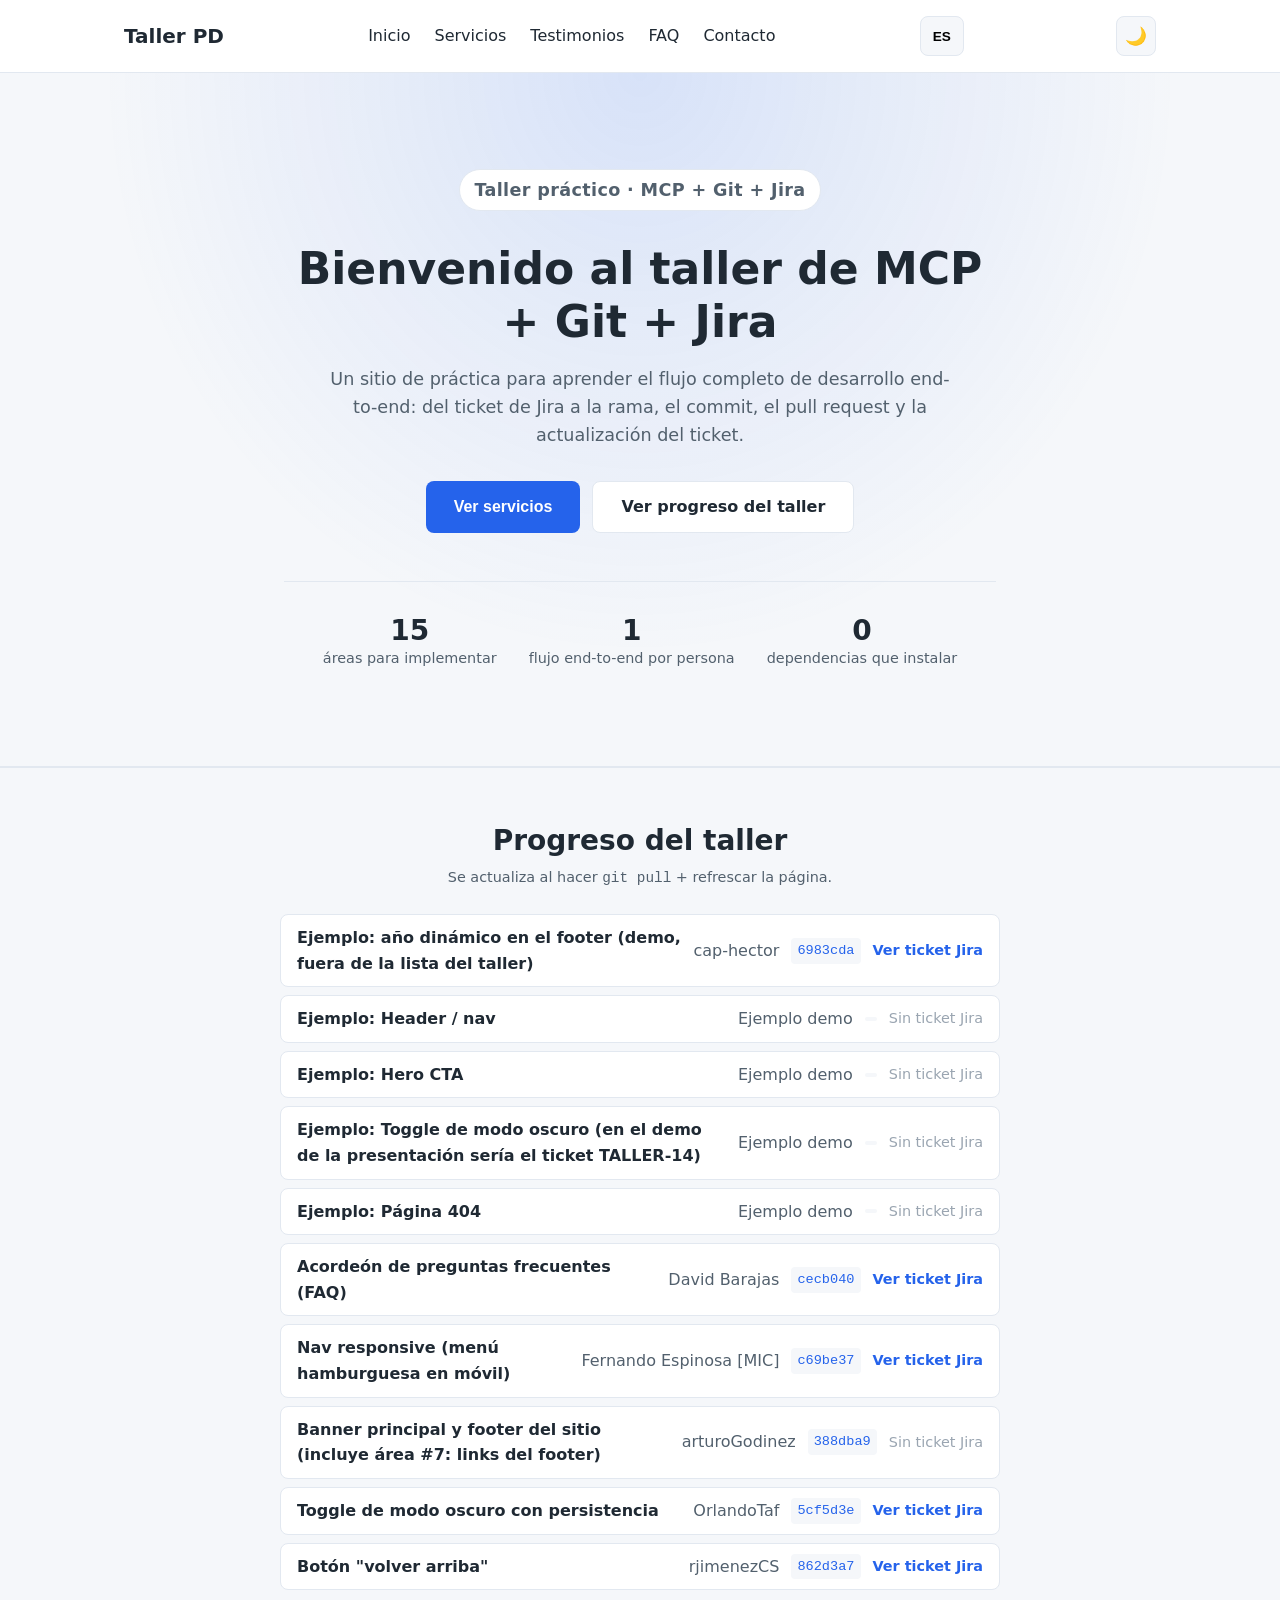
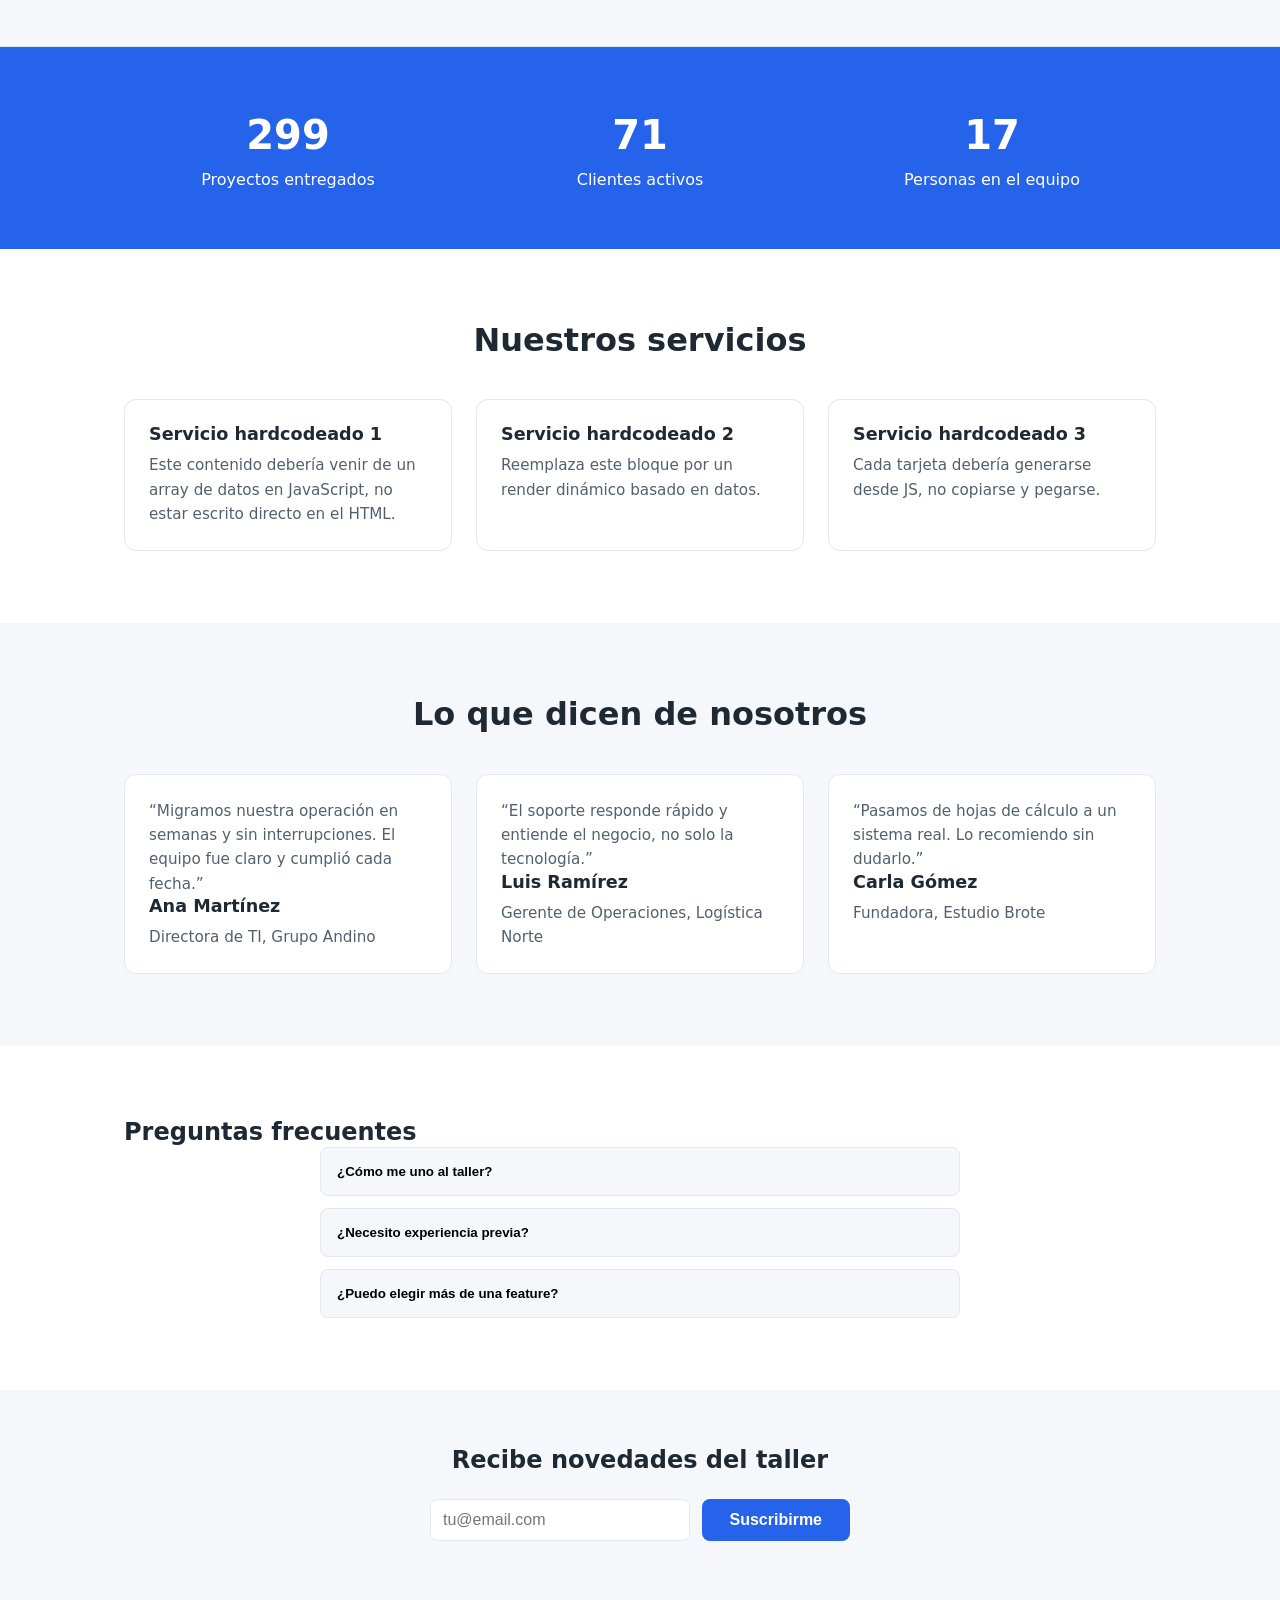
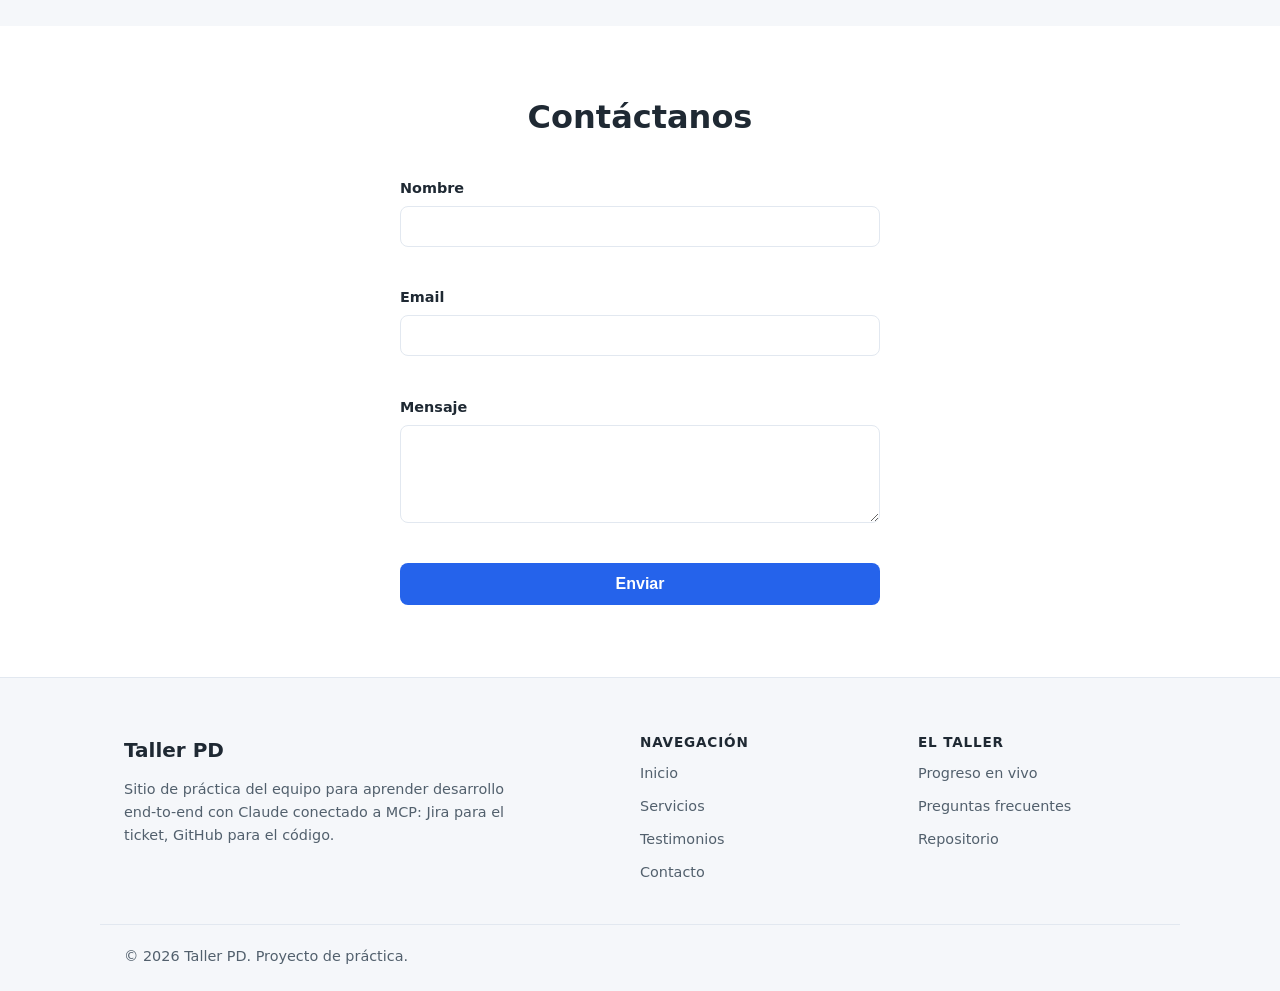
==== index.html @ d0324658 "Merge remote-tracking branch 'origin/main' into feature/SSC-1368-scroll-top-button # Conflicts: #	js" ====
<!DOCTYPE html>
<html lang="es">
<head>
  <meta charset="UTF-8">
  <meta name="viewport" content="width=device-width, initial-scale=1.0">
  <title>Taller PD — Sitio de práctica</title>
  <link rel="stylesheet" href="styles.css">
</head>
<body>

  <!-- TODO taller: falta la barra de progreso de scroll. El contenedor #scroll-progress existe pero siempre se ve vacío/plano. -->
  <div id="scroll-progress" class="scroll-progress"></div>

  <!-- HEADER / NAV -->
  <header class="site-header">
    <div class="container nav-wrapper">
      <a href="#hero" class="logo">Taller PD</a>
      <button id="nav-toggle" class="nav-toggle" aria-label="Abrir menú" aria-expanded="false" aria-controls="main-nav" type="button">
        <span></span>
        <span></span>
        <span></span>
      </button>
      <nav id="main-nav" class="main-nav">
        <ul>
          <li><a href="#hero">Inicio</a></li>
          <li><a href="#servicios">Servicios</a></li>
          <li><a href="#testimonios">Testimonios</a></li>
          <li><a href="#faq">FAQ</a></li>
          <li><a href="#contacto">Contacto</a></li>
        </ul>
      </nav>
      <!-- TODO taller: el selector de idioma (#lang-toggle) no traduce nada. Falta togglear entre ES/EN los textos marcados con [data-i18n]. -->
      <button id="lang-toggle" class="lang-toggle" type="button">ES</button>
      <button id="dark-mode-toggle" class="theme-toggle" aria-label="Cambiar tema" type="button">🌙</button>
    </div>
  </header>

  <!-- HERO -->
  <!-- TODO taller: falta el botón de llamada a la acción (CTA). Existe el markup pero no tiene funcionalidad — debe hacer scroll suave hasta #servicios al hacer click. -->
  <section id="hero" class="hero">
    <div class="container hero-inner">
      <p class="hero-eyebrow">Taller práctico · MCP + Git + Jira</p>
      <h1>Bienvenido al taller de MCP + Git + Jira</h1>
      <p class="hero-lead">Un sitio de práctica para aprender el flujo completo de desarrollo end-to-end: del ticket de Jira a la rama, el commit, el pull request y la actualización del ticket.</p>
      <div class="hero-actions">
        <button id="cta-button" class="btn btn-primary">Ver servicios</button>
        <a href="#progreso" class="btn btn-ghost">Ver progreso del taller</a>
      </div>
      <ul class="hero-highlights">
        <li><strong>15</strong> áreas para implementar</li>
        <li><strong>1</strong> flujo end-to-end por persona</li>
        <li><strong>0</strong> dependencias que instalar</li>
      </ul>
    </div>
  </section>

  <!-- PROGRESO DEL TALLER (live tracker, no es un TODO — funciona out of the box) -->
  <section id="progreso" class="progreso">
    <div class="container">
      <h2>Progreso del taller</h2>
      <p class="progreso-hint">Se actualiza al hacer <code>git pull</code> + refrescar la página.</p>
      <div id="progreso-list" class="progreso-list"></div>
    </div>
  </section>

  <!-- ESTADÍSTICAS -->
  <!-- TODO taller: los números deben animarse (contar de 0 hasta el valor de data-target) cuando la sección entra en pantalla. Actualmente se quedan en 0. Usar IntersectionObserver + requestAnimationFrame o setInterval. -->
  <section id="stats" class="stats">
    <div class="container stats-grid">
      <div class="stat-item">
        <span class="stat-number" data-target="500">0</span>
        <p>Proyectos entregados</p>
      </div>
      <div class="stat-item">
        <span class="stat-number" data-target="120">0</span>
        <p>Clientes activos</p>
      </div>
      <div class="stat-item">
        <span class="stat-number" data-target="30">0</span>
        <p>Personas en el equipo</p>
      </div>
    </div>
  </section>

  <!-- SERVICIOS -->
  <!-- TODO taller: las tarjetas están hardcodeadas en el HTML. Deben renderizarse dinámicamente desde un array de datos en app.js (ver variable `servicios`) usando JS (createElement o template strings + innerHTML). -->
  <section id="servicios" class="servicios">
    <div class="container">
      <h2>Nuestros servicios</h2>
      <div id="servicios-grid" class="cards-grid">
        <div class="card">
          <h3>Servicio hardcodeado 1</h3>
          <p>Este contenido debería venir de un array de datos en JavaScript, no estar escrito directo en el HTML.</p>
        </div>
        <div class="card">
          <h3>Servicio hardcodeado 2</h3>
          <p>Reemplaza este bloque por un render dinámico basado en datos.</p>
        </div>
        <div class="card">
          <h3>Servicio hardcodeado 3</h3>
          <p>Cada tarjeta debería generarse desde JS, no copiarse y pegarse.</p>
        </div>
      </div>
      <!-- TODO taller: falta el modal de detalle. Al hacer click en una tarjeta (.card) debe abrirse #service-modal mostrando el título y la descripción de esa tarjeta. -->
      <div id="service-modal" class="modal hidden">
        <div class="modal-content">
          <button id="service-modal-close" class="modal-close" type="button" aria-label="Cerrar">&times;</button>
          <h3 id="service-modal-title"></h3>
          <p id="service-modal-body"></p>
        </div>
      </div>
    </div>
  </section>

  <!-- TESTIMONIOS -->
  <!-- TODO taller: la sección está vacía, solo el contenedor. Hay que agregar un array de testimonios en app.js y renderizarlos aquí (nombre, texto, opcionalmente rol/empresa). -->
  <section id="testimonios" class="testimonios">
    <div class="container">
      <h2>Lo que dicen de nosotros</h2>
      <div id="testimonios-grid" class="cards-grid">
        <!-- Contenedor vacío a propósito -->
      </div>
    </div>
  </section>

  <!-- FAQ -->
  <section id="faq" class="faq">
    <div class="container">
      <h2>Preguntas frecuentes</h2>
      <div class="faq-list">
        <div class="faq-item">
          <button class="faq-question" type="button">¿Cómo me uno al taller?</button>
          <div class="faq-answer">
            <p>Elige una feature de la lista del README, crea tu ticket en Jira y tu rama.</p>
          </div>
        </div>
        <div class="faq-item">
          <button class="faq-question" type="button">¿Necesito experiencia previa?</button>
          <div class="faq-answer">
            <p>No, cada feature está pensada para ser resuelta con ayuda de Claude.</p>
          </div>
        </div>
        <div class="faq-item">
          <button class="faq-question" type="button">¿Puedo elegir más de una feature?</button>
          <div class="faq-answer">
            <p>Sí, si terminas antes que el grupo puedes tomar otra de la lista.</p>
          </div>
        </div>
      </div>
    </div>
  </section>

  <!-- NEWSLETTER -->
  <!-- TODO taller: el formulario no valida el email ni muestra confirmación. Falta: validar formato de email y, si es válido, mostrar un mensaje de éxito en #newsletter-feedback (sin recargar la página). -->
  <section id="newsletter" class="newsletter">
    <div class="container">
      <h2>Recibe novedades del taller</h2>
      <form id="newsletter-form" novalidate>
        <input type="email" id="newsletter-email" placeholder="tu@email.com">
        <button type="submit" class="btn btn-primary">Suscribirme</button>
      </form>
      <p id="newsletter-feedback" class="newsletter-feedback"></p>
    </div>
  </section>

  <!-- FORMULARIO DE CONTACTO -->
  <!-- TODO taller: el formulario existe pero no tiene validación. Falta validar: nombre no vacío, email con formato válido, mensaje con mínimo de caracteres. Mostrar mensajes de error y evitar el submit si hay errores. -->
  <section id="contacto" class="contacto">
    <div class="container">
      <h2>Contáctanos</h2>
      <form id="contact-form" novalidate>
        <div class="form-group">
          <label for="name">Nombre</label>
          <input type="text" id="name" name="name">
          <span class="error-message" id="name-error"></span>
        </div>
        <div class="form-group">
          <label for="email">Email</label>
          <input type="email" id="email" name="email">
          <span class="error-message" id="email-error"></span>
        </div>
        <div class="form-group">
          <label for="message">Mensaje</label>
          <textarea id="message" name="message" rows="4"></textarea>
          <span class="error-message" id="message-error"></span>
        </div>
        <button type="submit" class="btn btn-primary">Enviar</button>
      </form>
    </div>
  </section>

  <!-- FOOTER -->
  <footer class="site-footer">
    <div class="container footer-inner">
      <div class="footer-brand">
        <a href="#hero" class="logo">Taller PD</a>
        <p>Sitio de práctica del equipo para aprender desarrollo end-to-end con Claude conectado a MCP: Jira para el ticket, GitHub para el código.</p>
      </div>
      <nav class="footer-col" aria-label="Navegación del sitio">
        <h3>Navegación</h3>
        <ul class="footer-links">
          <li><a href="#hero">Inicio</a></li>
          <li><a href="#servicios">Servicios</a></li>
          <li><a href="#testimonios">Testimonios</a></li>
          <li><a href="#contacto">Contacto</a></li>
        </ul>
      </nav>
      <div class="footer-col">
        <h3>El taller</h3>
        <ul class="footer-links">
          <li><a href="#progreso">Progreso en vivo</a></li>
          <li><a href="#faq">Preguntas frecuentes</a></li>
          <li><a href="https://github.com/compusoluciones-pdigitales/taller-pd" target="_blank" rel="noopener">Repositorio</a></li>
        </ul>
      </div>
    </div>
    <div class="container footer-bottom">
      <p>&copy; <span id="footer-year">2026</span> Taller PD. Proyecto de práctica.</p>
    </div>
  </footer>

  <!-- TODO taller: el botón "volver arriba" (#scroll-top-btn) no aparece ni funciona. Falta: mostrarlo solo cuando el usuario haya scrolleado hacia abajo, y al hacer click volver suavemente al inicio. -->
  <button id="scroll-top-btn" class="scroll-top-btn hidden" type="button" aria-label="Volver arriba">↑</button>

  <script src="js/desarrollos-data.js"></script>
  <script src="js/desarrollos-render.js"></script>
  <script src="js/theme.js"></script>
  <script src="js/hero.js"></script>
  <script src="js/cards.js"></script>
  <script src="js/testimonials.js"></script>
  <script src="js/contact-form.js"></script>
  <script src="js/nav.js"></script>
  <script src="js/scroll-progress.js"></script>
  <script src="js/scroll-top.js"></script>
  <script src="js/faq.js"></script>
  <script src="js/newsletter.js"></script>
  <script src="js/service-modal.js"></script>
  <script src="js/counter.js"></script>
  <script src="js/i18n.js"></script>
  <script src="js/demo-example.js"></script>
</body>
</html>
---- styles.css ----
:root {
  --color-bg: #ffffff;
  --color-text: #1f2933;
  --color-primary: #2563eb;
  --color-primary-dark: #1d4ed8;
  --color-surface: #f5f7fa;
  --color-border: #e2e8f0;
  --color-error: #dc2626;
}

* {
  margin: 0;
  padding: 0;
  box-sizing: border-box;
}

body {
  font-family: system-ui, -apple-system, "Segoe UI", Roboto, sans-serif;
  color: var(--color-text);
  background: var(--color-bg);
  line-height: 1.6;
}

.container {
  max-width: 1080px;
  margin: 0 auto;
  padding: 0 24px;
}

h1, h2, h3 {
  line-height: 1.2;
}

/* Header / Nav */
.site-header {
  border-bottom: 1px solid var(--color-border);
  position: sticky;
  top: 0;
  background: var(--color-bg);
  z-index: 10;
}

.nav-wrapper {
  display: flex;
  align-items: center;
  justify-content: space-between;
  padding-top: 16px;
  padding-bottom: 16px;
}

.logo {
  font-weight: 700;
  font-size: 1.25rem;
  color: var(--color-text);
  text-decoration: none;
}

.main-nav ul {
  display: flex;
  gap: 24px;
  list-style: none;
}

.main-nav a {
  color: var(--color-text);
  text-decoration: none;
  font-weight: 500;
}

.main-nav a:hover {
  color: var(--color-primary);
}

.nav-toggle {
  display: none;
  flex-direction: column;
  justify-content: center;
  gap: 5px;
  width: 40px;
  height: 40px;
  border: 1px solid var(--color-border);
  border-radius: 8px;
  background: var(--color-surface);
  cursor: pointer;
}

.nav-toggle span {
  display: block;
  width: 20px;
  height: 2px;
  margin: 0 auto;
  background: var(--color-text);
}

@media (max-width: 720px) {
  .nav-toggle {
    display: flex;
    order: 1;
  }

  .main-nav {
    order: 3;
    flex-basis: 100%;
    display: none;
  }

  .main-nav.nav-open {
    display: block;
  }

  .main-nav ul {
    flex-direction: column;
    gap: 16px;
    padding: 16px 0;
  }

  .nav-wrapper {
    flex-wrap: wrap;
  }
}

.theme-toggle,
.lang-toggle {
  border: 1px solid var(--color-border);
  background: var(--color-surface);
  border-radius: 8px;
  width: 40px;
  height: 40px;
  font-size: 1.1rem;
  cursor: pointer;
}

.lang-toggle {
  width: auto;
  padding: 0 12px;
  font-size: 0.85rem;
  font-weight: 600;
  margin-right: 8px;
}

.scroll-progress {
  position: fixed;
  top: 0;
  left: 0;
  height: 4px;
  width: 0%;
  background: var(--color-primary);
  z-index: 20;
}

/* Hero / banner principal */
.hero {
  text-align: center;
  padding: 96px 0;
  background:
    radial-gradient(60% 120% at 50% 0%, rgba(37, 99, 235, 0.14), transparent 70%),
    var(--color-surface);
  border-bottom: 1px solid var(--color-border);
}

.hero-inner {
  max-width: 760px;
}

.hero-eyebrow {
  display: inline-block;
  margin-bottom: 20px;
  padding: 6px 14px;
  border: 1px solid var(--color-border);
  border-radius: 999px;
  background: var(--color-bg);
  color: var(--color-primary);
  font-size: 0.8rem;
  font-weight: 600;
  letter-spacing: 0.02em;
}

.hero h1 {
  font-size: 2.75rem;
  margin-bottom: 16px;
}

.hero p {
  font-size: 1.1rem;
  color: #52606d;
  margin-bottom: 32px;
}

.hero-lead {
  max-width: 620px;
  margin-left: auto;
  margin-right: auto;
}

.hero-actions {
  display: flex;
  flex-wrap: wrap;
  justify-content: center;
  gap: 12px;
}

.hero-highlights {
  display: flex;
  flex-wrap: wrap;
  justify-content: center;
  gap: 32px;
  list-style: none;
  margin-top: 48px;
  padding-top: 32px;
  border-top: 1px solid var(--color-border);
  color: #52606d;
  font-size: 0.9rem;
}

.hero-highlights strong {
  display: block;
  color: var(--color-text);
  font-size: 1.75rem;
  line-height: 1.2;
}

.hero.not-found {
  padding: 140px 0;
}

.hero.not-found h1 {
  font-size: 5rem;
}

/* Buttons */
.btn {
  display: inline-block;
  border: none;
  border-radius: 8px;
  padding: 12px 28px;
  font-size: 1rem;
  font-weight: 600;
  cursor: pointer;
  text-decoration: none;
}

.btn-ghost {
  background: var(--color-bg);
  border: 1px solid var(--color-border);
  color: var(--color-text);
}

.btn-ghost:hover {
  border-color: var(--color-primary);
  color: var(--color-primary);
}

.btn-primary {
  background: var(--color-primary);
  color: #fff;
}

.btn-primary:hover {
  background: var(--color-primary-dark);
}

/* Servicios / Testimonios (cards) */
.servicios,
.testimonios {
  padding: 72px 0;
}

.servicios h2,
.testimonios h2,
.contacto h2 {
  text-align: center;
  font-size: 2rem;
  margin-bottom: 40px;
}

.cards-grid {
  display: grid;
  grid-template-columns: repeat(auto-fit, minmax(240px, 1fr));
  gap: 24px;
}

.card {
  border: 1px solid var(--color-border);
  border-radius: 12px;
  padding: 24px;
  background: var(--color-bg);
}

.card h3 {
  margin-bottom: 8px;
  font-size: 1.1rem;
}

.card p {
  color: #52606d;
  font-size: 0.95rem;
}

.testimonios {
  background: var(--color-surface);
}

/* Contacto */
.contacto {
  padding: 72px 0;
}

#contact-form {
  max-width: 480px;
  margin: 0 auto;
  display: flex;
  flex-direction: column;
  gap: 20px;
}

.form-group {
  display: flex;
  flex-direction: column;
  gap: 6px;
}

.form-group label {
  font-weight: 600;
  font-size: 0.9rem;
}

.form-group input,
.form-group textarea {
  border: 1px solid var(--color-border);
  border-radius: 8px;
  padding: 10px 12px;
  font-size: 1rem;
  font-family: inherit;
}

.form-group input:focus,
.form-group textarea:focus {
  outline: 2px solid var(--color-primary);
  outline-offset: 1px;
}

.error-message {
  color: var(--color-error);
  font-size: 0.85rem;
  min-height: 1em;
}

/* Progreso del taller */
.progreso {
  padding: 56px 0;
  background: var(--color-surface);
  border-top: 1px solid var(--color-border);
  border-bottom: 1px solid var(--color-border);
}

.progreso h2 {
  text-align: center;
  font-size: 1.75rem;
  margin-bottom: 8px;
}

.progreso-hint {
  text-align: center;
  color: #52606d;
  font-size: 0.9rem;
  margin-bottom: 24px;
}

.progreso-empty {
  text-align: center;
  color: #52606d;
}

.progreso-list {
  display: flex;
  flex-direction: column;
  gap: 8px;
  max-width: 720px;
  margin: 0 auto;
}

.progreso-item {
  display: flex;
  align-items: center;
  gap: 12px;
  flex-wrap: wrap;
  border: 1px solid var(--color-border);
  border-radius: 8px;
  padding: 10px 16px;
  background: var(--color-bg);
}

.progreso-feature {
  font-weight: 600;
  flex: 1;
}

.progreso-autor {
  color: #52606d;
}

.progreso-commit {
  font-family: monospace;
  font-size: 0.85rem;
  color: var(--color-primary);
  background: var(--color-surface);
  padding: 2px 6px;
  border-radius: 4px;
  text-decoration: none;
}

.progreso-commit:hover {
  text-decoration: underline;
}

.progreso-jira {
  color: var(--color-primary);
  text-decoration: none;
  font-weight: 600;
  font-size: 0.9rem;
}

.progreso-jira:hover {
  text-decoration: underline;
}

.progreso-jira-pending {
  color: #9aa5b1;
  font-weight: 400;
  cursor: default;
}

/* Estadísticas */
.stats {
  padding: 56px 0;
  background: var(--color-primary);
  color: #fff;
}

.stats-grid {
  display: grid;
  grid-template-columns: repeat(auto-fit, minmax(160px, 1fr));
  gap: 24px;
  text-align: center;
}

.stat-number {
  display: block;
  font-size: 2.5rem;
  font-weight: 700;
}

/* Modal servicio */
.modal {
  position: fixed;
  inset: 0;
  background: rgba(0, 0, 0, 0.5);
  display: flex;
  align-items: center;
  justify-content: center;
  z-index: 30;
}

.modal.hidden {
  display: none;
}

.modal-content {
  background: var(--color-bg);
  border-radius: 12px;
  padding: 32px;
  max-width: 420px;
  position: relative;
}

.modal-close {
  position: absolute;
  top: 12px;
  right: 16px;
  border: none;
  background: none;
  font-size: 1.5rem;
  cursor: pointer;
  color: var(--color-text);
}

/* FAQ */
.faq {
  padding: 72px 0;
}

.faq-list {
  max-width: 640px;
  margin: 0 auto;
  display: flex;
  flex-direction: column;
  gap: 12px;
}

.faq-question {
  width: 100%;
  text-align: left;
  padding: 16px;
  border: 1px solid var(--color-border);
  border-radius: 8px;
  background: var(--color-surface);
  font-weight: 600;
  cursor: pointer;
}

.faq-answer {
  display: none;
  padding: 12px 16px;
}

.faq-item.open .faq-answer {
  display: block;
}

/* Newsletter */
.newsletter {
  padding: 56px 0;
  background: var(--color-surface);
  text-align: center;
}

#newsletter-form {
  display: flex;
  gap: 12px;
  max-width: 420px;
  margin: 24px auto 0;
}

#newsletter-form input {
  flex: 1;
  border: 1px solid var(--color-border);
  border-radius: 8px;
  padding: 10px 12px;
  font-size: 1rem;
}

.newsletter-feedback {
  margin-top: 12px;
  font-size: 0.9rem;
  min-height: 1.2em;
}

/* Scroll to top */
.scroll-top-btn {
  position: fixed;
  bottom: 24px;
  right: 24px;
  width: 44px;
  height: 44px;
  border-radius: 50%;
  border: none;
  background: var(--color-primary);
  color: #fff;
  font-size: 1.2rem;
  cursor: pointer;
  z-index: 15;
}

.scroll-top-btn.hidden {
  display: none;
}

/* Footer */
.site-footer {
  border-top: 1px solid var(--color-border);
  padding: 56px 0 24px;
  background: var(--color-surface);
  color: #52606d;
  font-size: 0.9rem;
}

.footer-inner {
  display: grid;
  grid-template-columns: 2fr 1fr 1fr;
  gap: 40px;
  align-items: start;
}

.footer-brand .logo {
  display: inline-block;
  margin-bottom: 12px;
}

.footer-brand p {
  max-width: 42ch;
}

.footer-col h3 {
  margin-bottom: 12px;
  color: var(--color-text);
  font-size: 0.85rem;
  font-weight: 700;
  text-transform: uppercase;
  letter-spacing: 0.06em;
}

.footer-links {
  list-style: none;
  display: flex;
  flex-direction: column;
  gap: 10px;
}

.footer-links a {
  color: #52606d;
  text-decoration: none;
}

.footer-links a:hover {
  color: var(--color-primary);
}

.footer-bottom {
  margin-top: 40px;
  padding-top: 20px;
  border-top: 1px solid var(--color-border);
}

/* Dark mode */
body.dark-mode {
  --color-bg: #1f2933;
  --color-text: #f5f7fa;
  --color-surface: #2d3748;
  --color-border: #4a5568;
}

body.dark-mode .footer-links a {
  color: #cbd5e0;
}

/* Banner y footer en móvil */
@media (max-width: 720px) {
  .hero {
    padding: 64px 0;
  }

  .hero h1 {
    font-size: 2rem;
  }

  .hero-actions .btn {
    width: 100%;
  }

  .hero-highlights {
    gap: 20px;
    margin-top: 36px;
  }

  .footer-inner {
    grid-template-columns: 1fr;
    gap: 32px;
  }
}
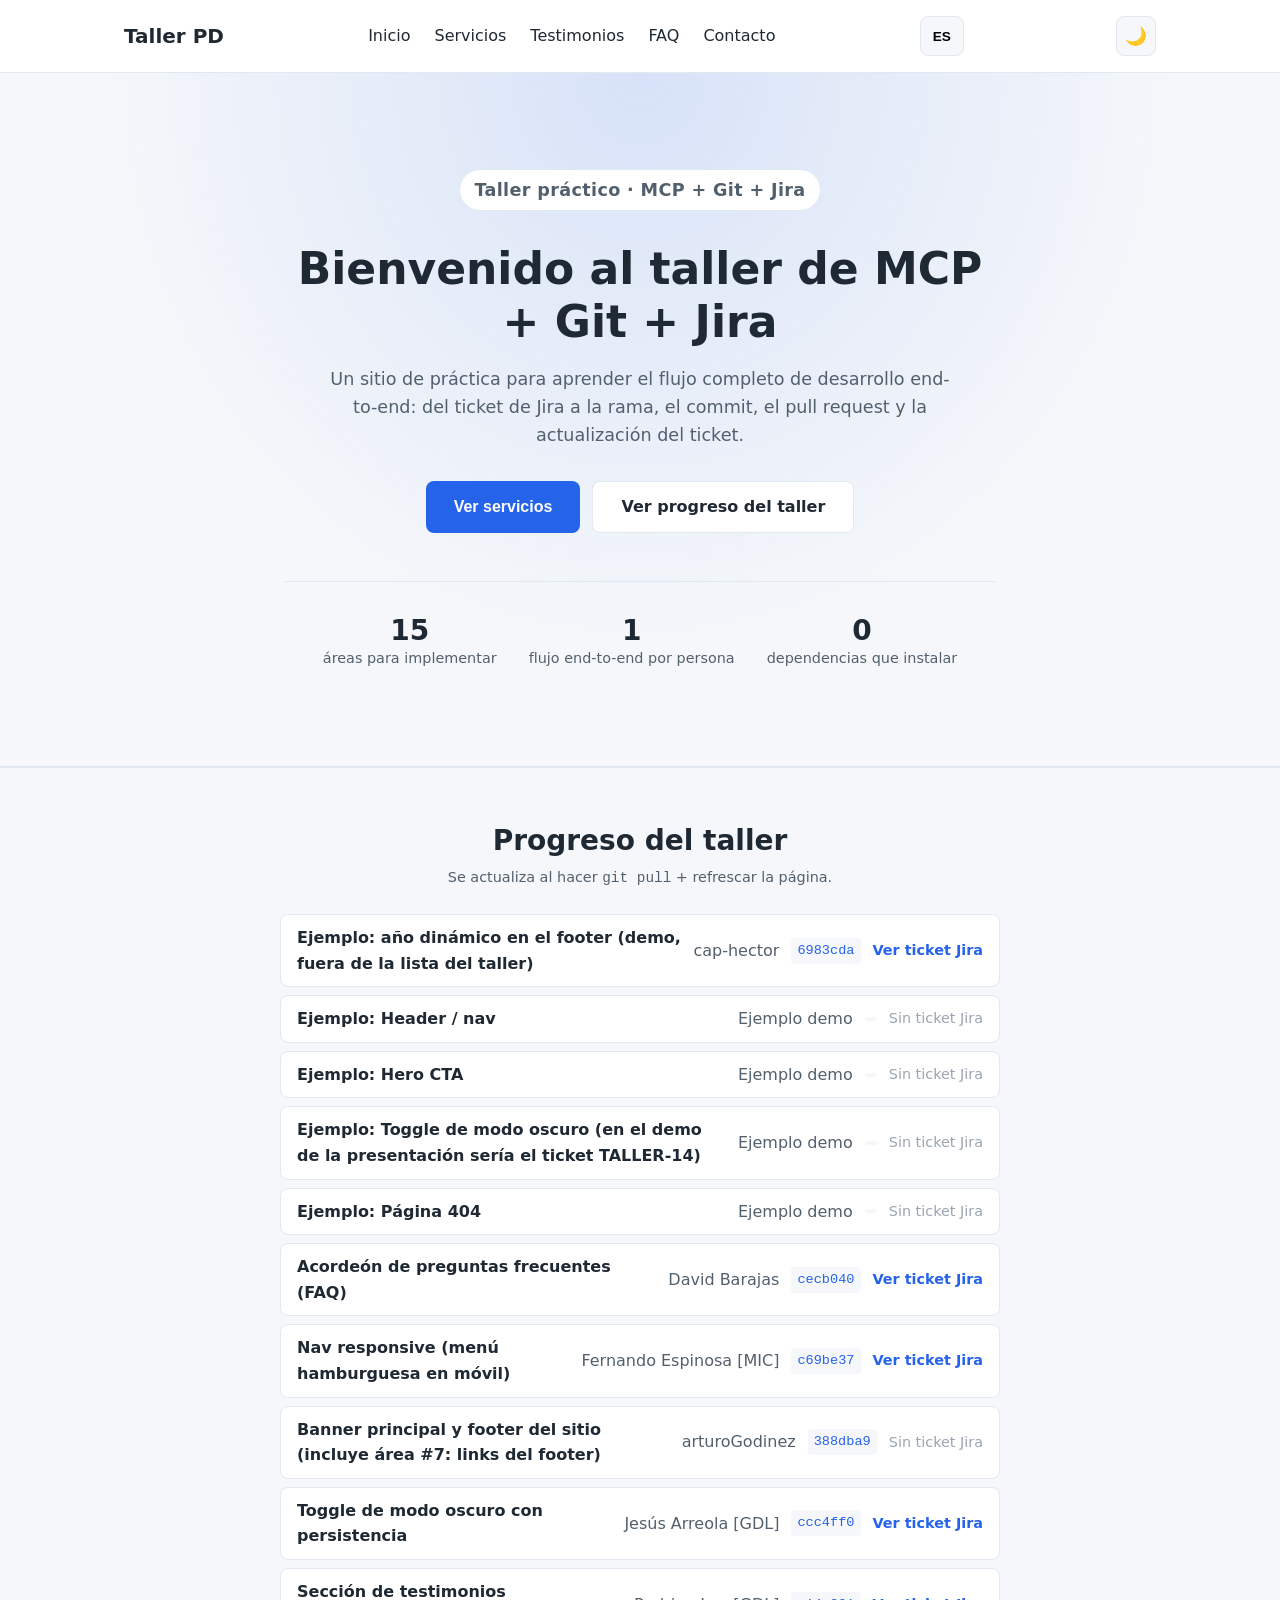
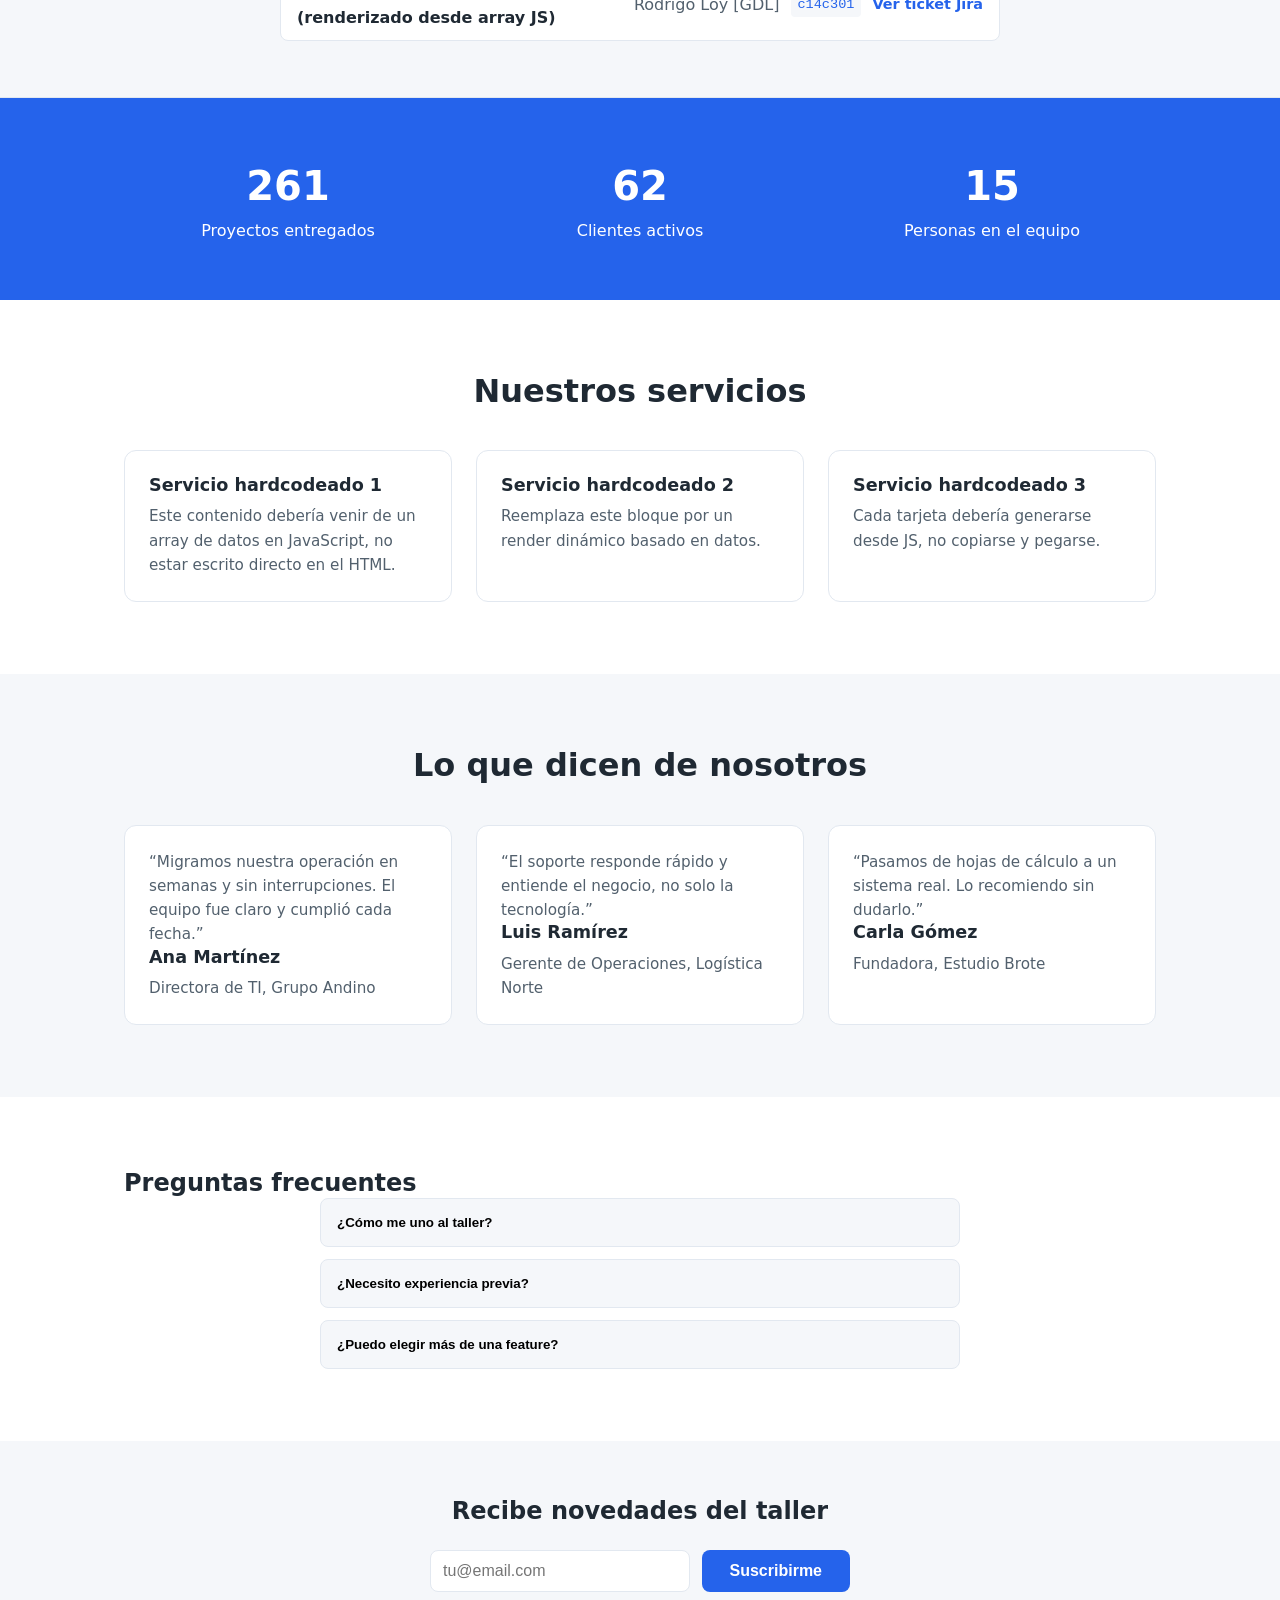
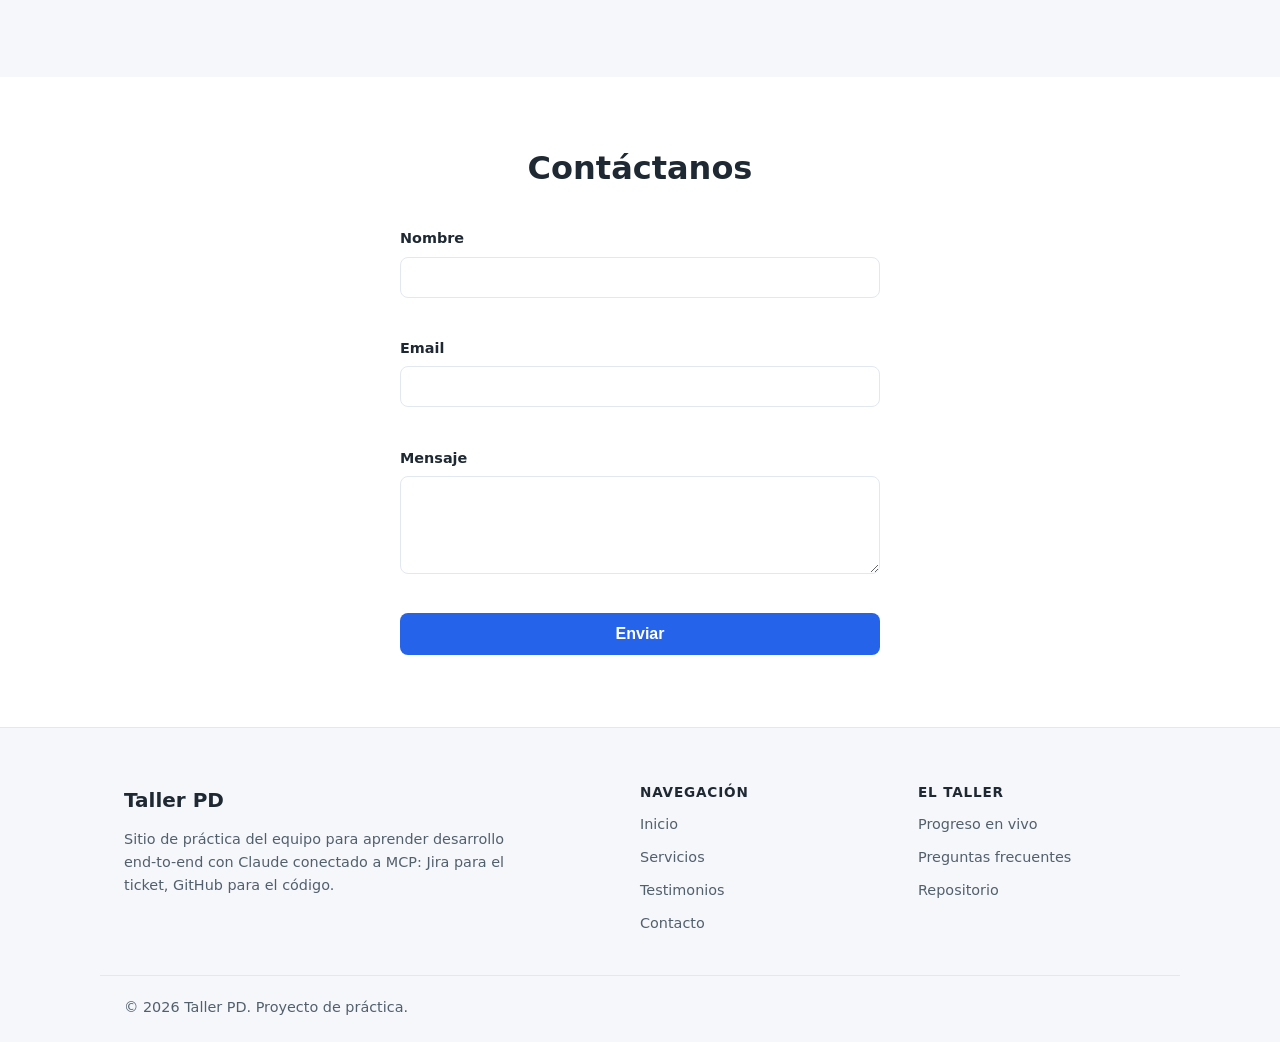
==== commit df898c62: "merge: resolve tracker conflict for testimonials against main Co-Authored-By: Claude Sonnet 5 <norep" ====
--- a/index.html
+++ b/index.html
@@ -113,13 +113,10 @@
   </section>
 
   <!-- TESTIMONIOS -->
-  <!-- TODO taller: la sección está vacía, solo el contenedor. Hay que agregar un array de testimonios en app.js y renderizarlos aquí (nombre, texto, opcionalmente rol/empresa). -->
   <section id="testimonios" class="testimonios">
     <div class="container">
       <h2>Lo que dicen de nosotros</h2>
-      <div id="testimonios-grid" class="cards-grid">
-        <!-- Contenedor vacío a propósito -->
-      </div>
+      <div id="testimonios-grid" class="cards-grid"></div>
     </div>
   </section>
 
--- a/styles.css
+++ b/styles.css
@@ -623,14 +623,35 @@
 
 /* Dark mode */
 body.dark-mode {
-  --color-bg: #1f2933;
-  --color-text: #f5f7fa;
-  --color-surface: #2d3748;
-  --color-border: #4a5568;
-}
-
+  --color-bg: #1a202c;
+  --color-text: #e2e8f0;
+  --color-primary: #3b82f6;
+  --color-primary-dark: #60a5fa;
+  --color-surface: #242c3d;
+  --color-border: #374151;
+  --color-error: #f87171;
+}
+
+body.dark-mode .hero p,
+body.dark-mode .card p,
+body.dark-mode .progreso-hint,
+body.dark-mode .progreso-empty,
+body.dark-mode .progreso-autor,
+body.dark-mode .site-footer,
 body.dark-mode .footer-links a {
-  color: #cbd5e0;
+  color: #9aa5b1;
+}
+
+body.dark-mode .progreso-jira-pending {
+  color: #6b7280;
+}
+
+body.dark-mode .stats {
+  color: #fff;
+}
+
+body.dark-mode .btn-primary {
+  color: #fff;
 }
 
 /* Banner y footer en móvil */
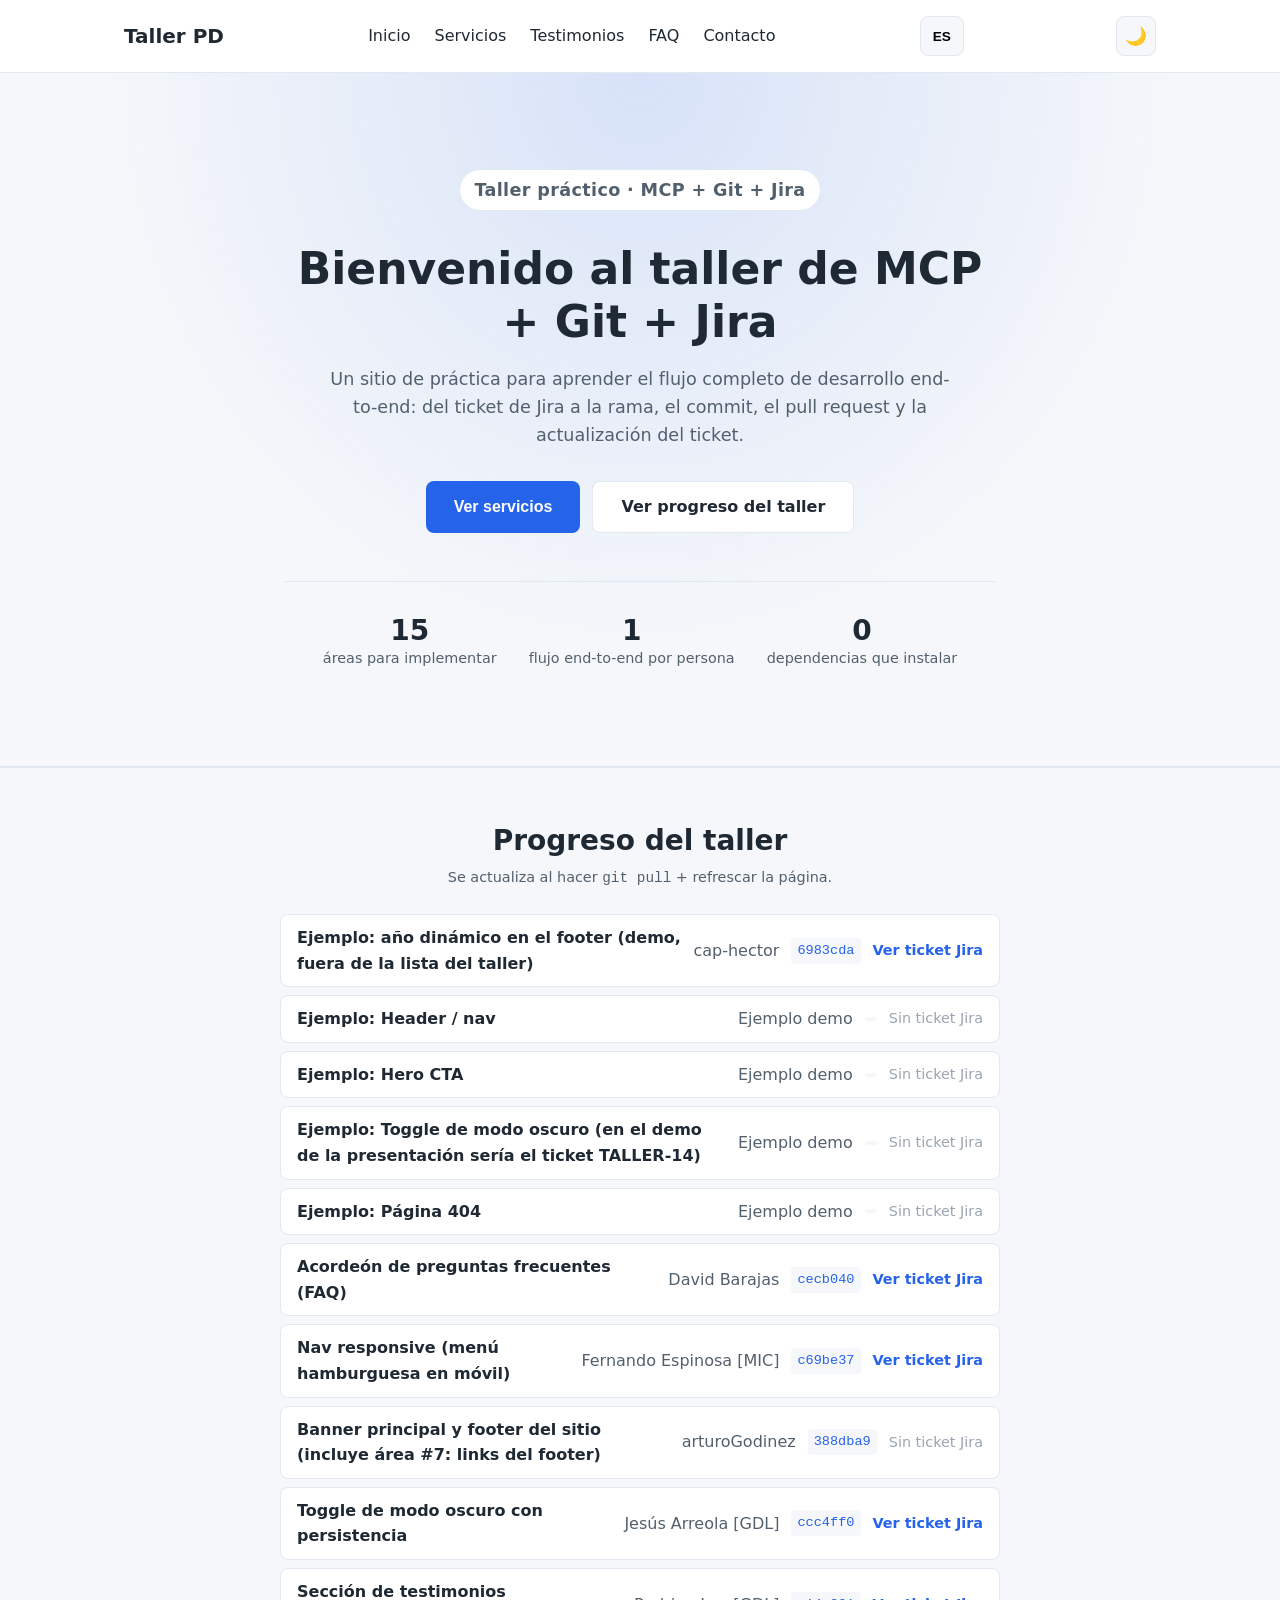
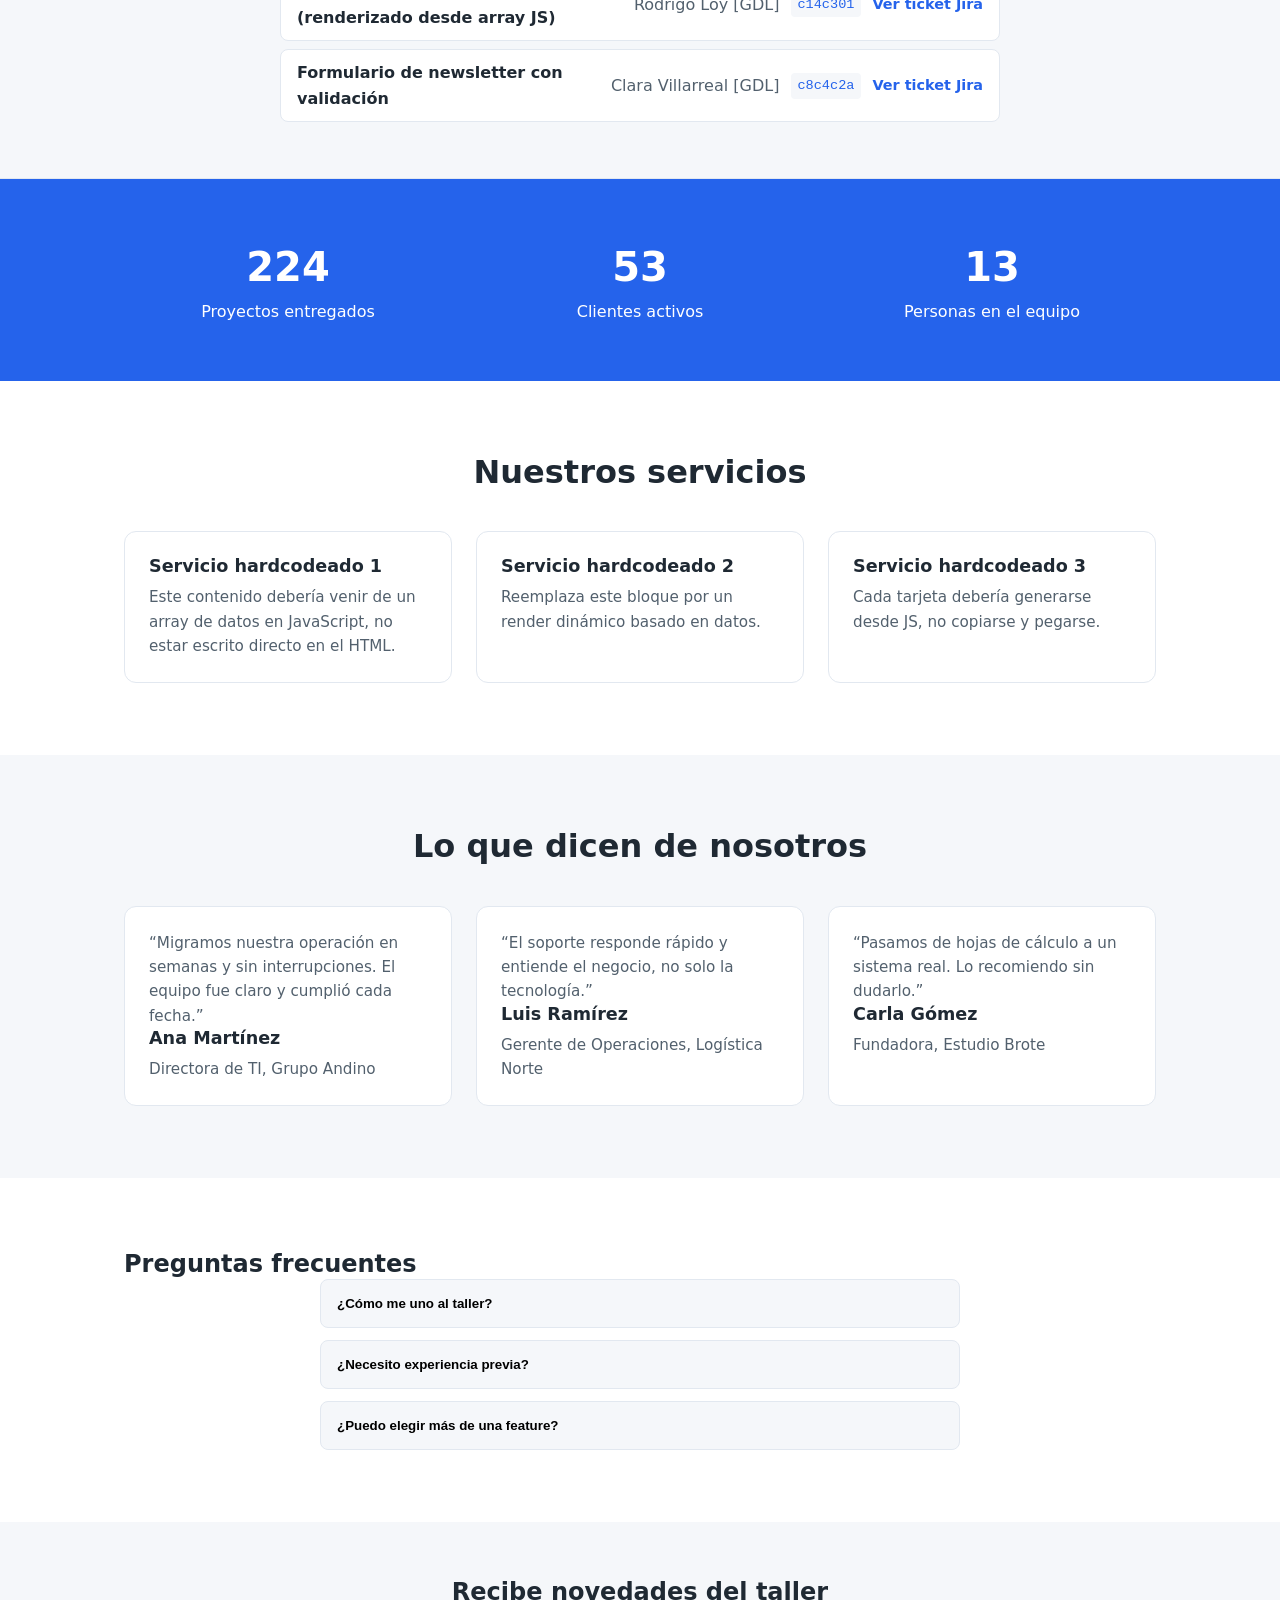
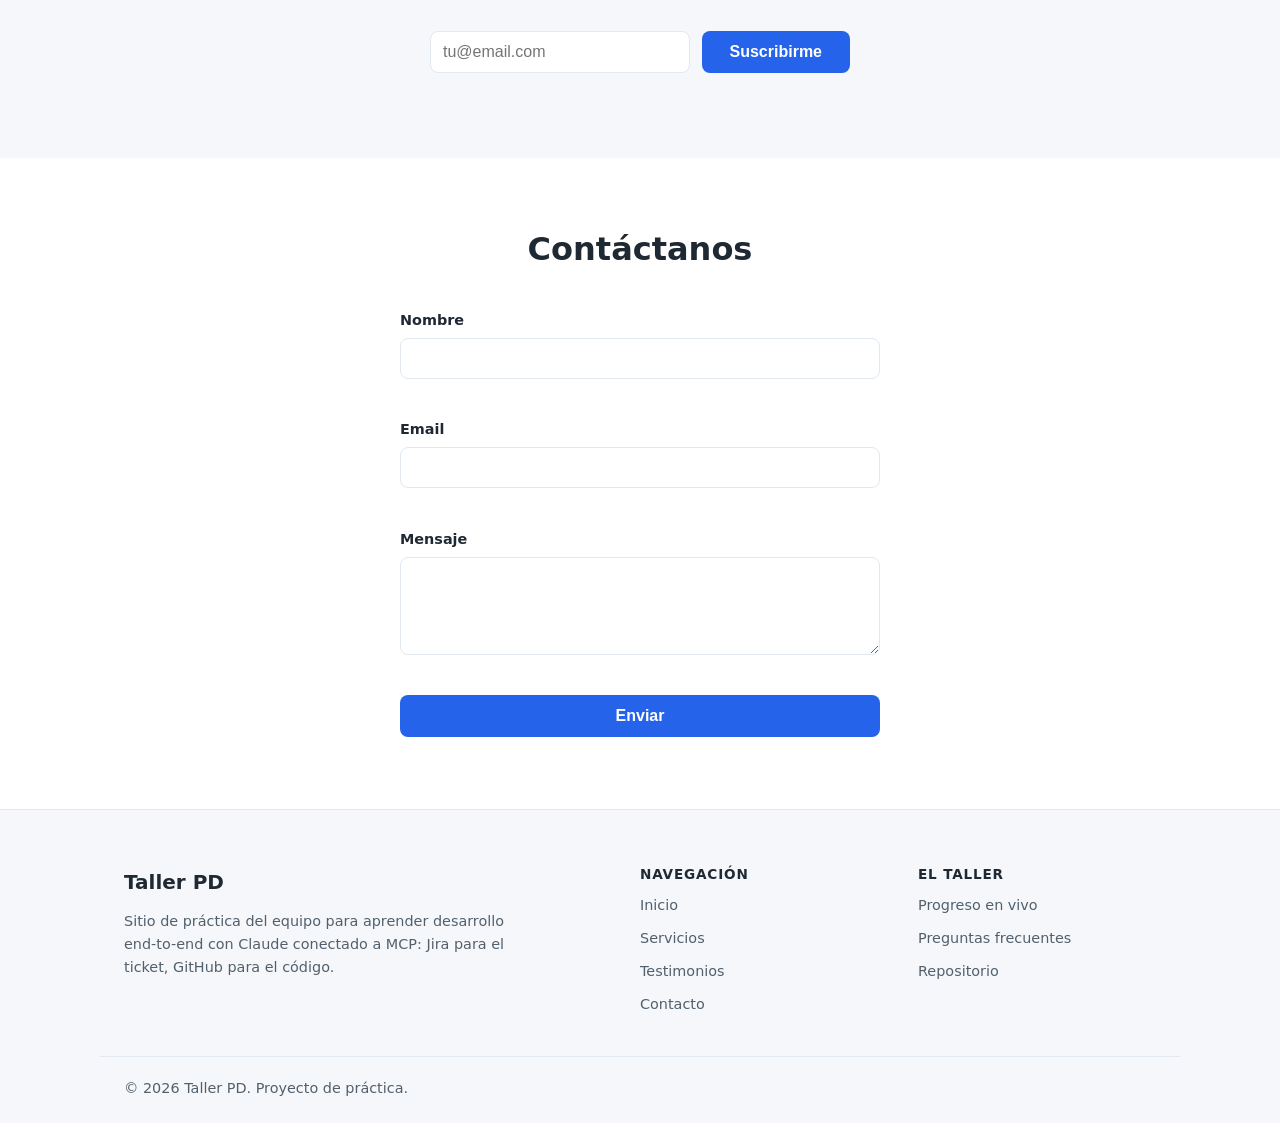
==== commit 2a145283: "merge: resolve tracker conflict for newsletter against main Co-Authored-By: Claude Sonnet 5 <noreply" ====
--- a/index.html
+++ b/index.html
@@ -148,7 +148,6 @@
   </section>
 
   <!-- NEWSLETTER -->
-  <!-- TODO taller: el formulario no valida el email ni muestra confirmación. Falta: validar formato de email y, si es válido, mostrar un mensaje de éxito en #newsletter-feedback (sin recargar la página). -->
   <section id="newsletter" class="newsletter">
     <div class="container">
       <h2>Recibe novedades del taller</h2>
--- a/styles.css
+++ b/styles.css
@@ -543,6 +543,14 @@
   margin-top: 12px;
   font-size: 0.9rem;
   min-height: 1.2em;
+}
+
+.newsletter-feedback.success {
+  color: var(--color-success, #1a7f37);
+}
+
+.newsletter-feedback.error {
+  color: var(--color-error, #cf222e);
 }
 
 /* Scroll to top */
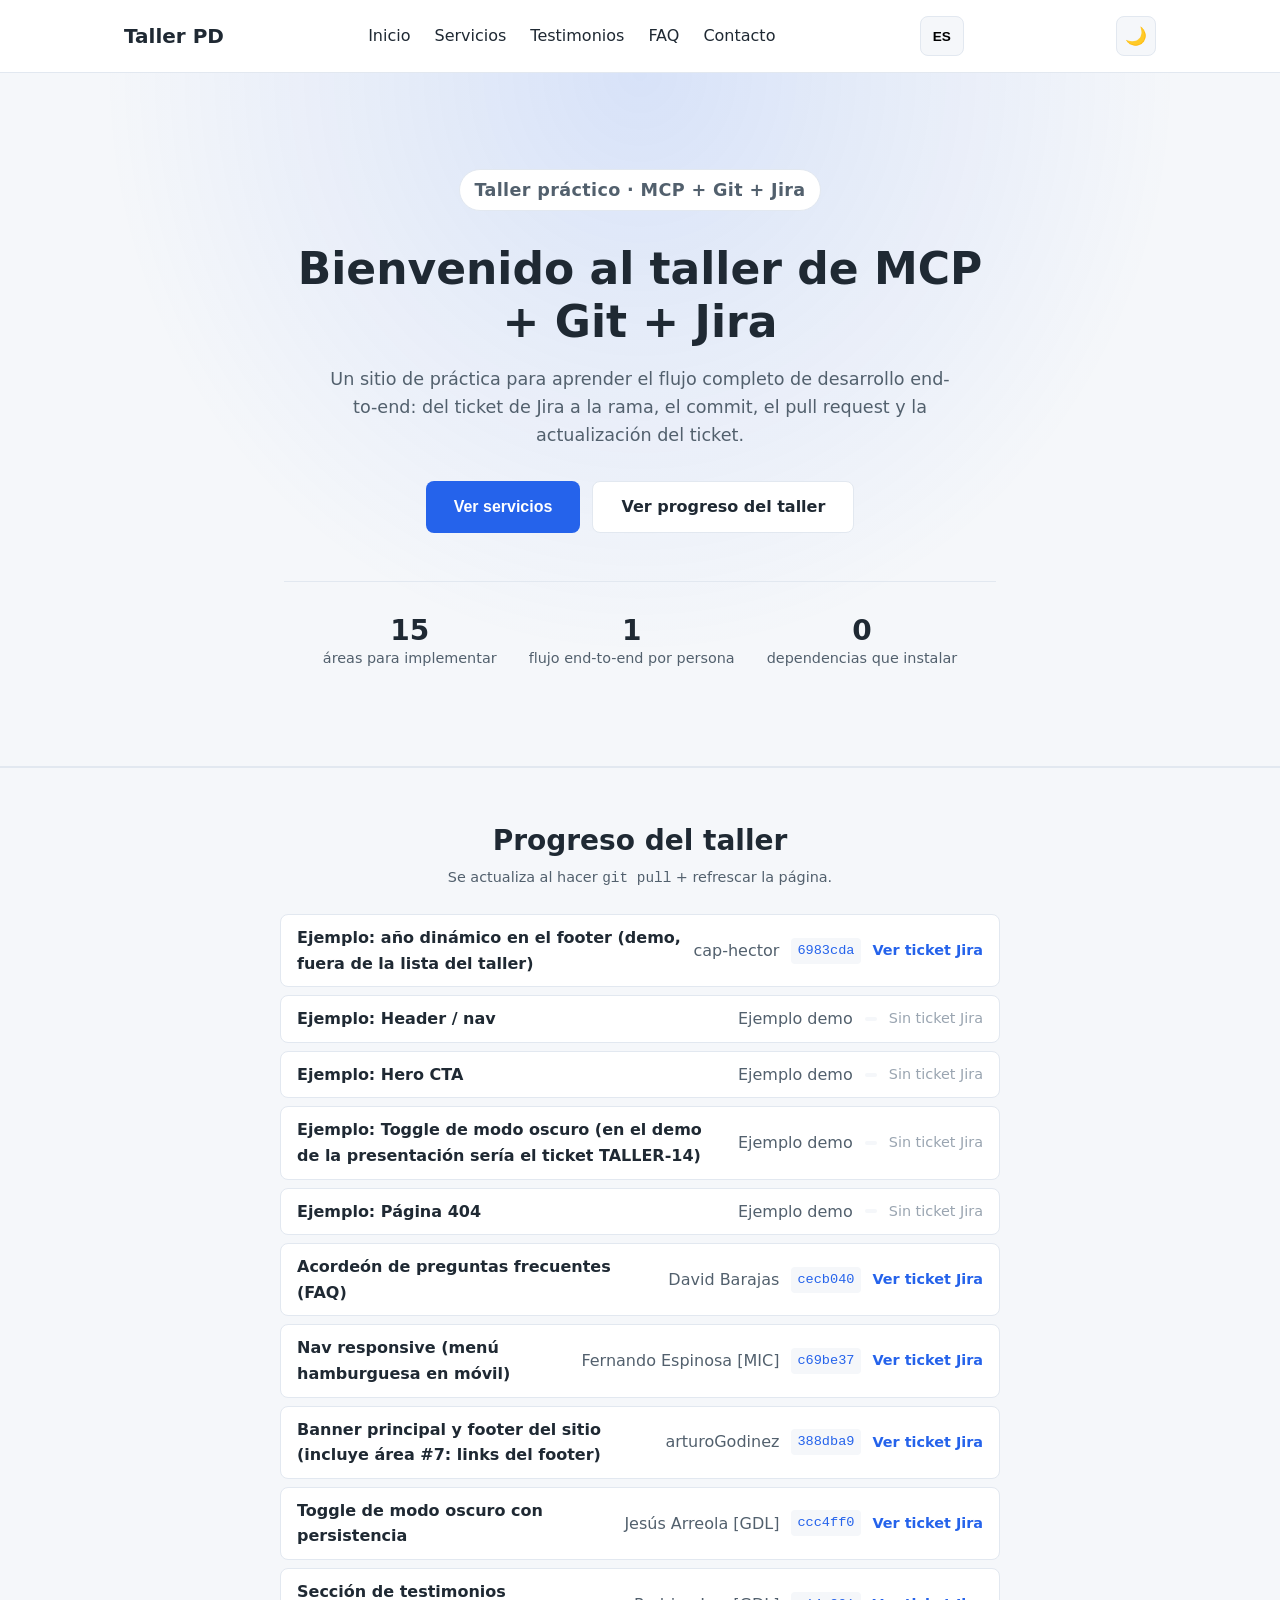
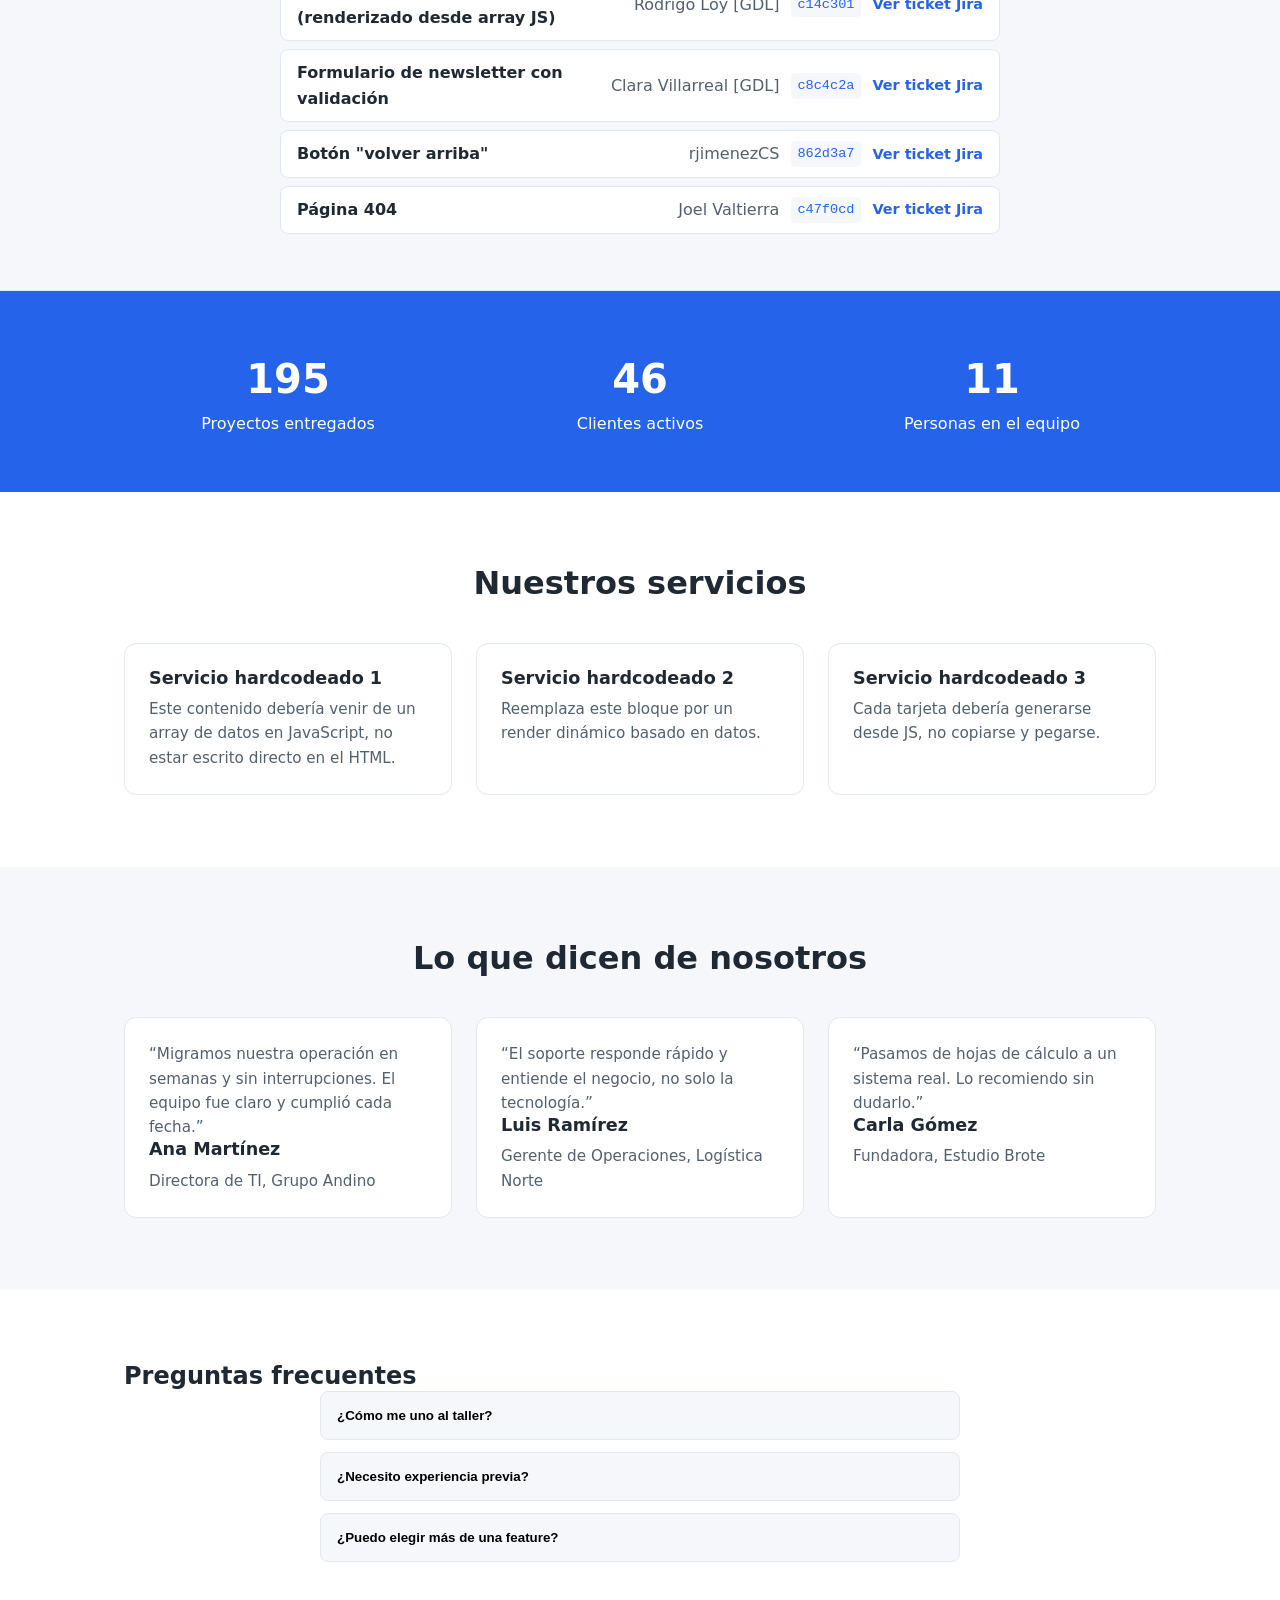
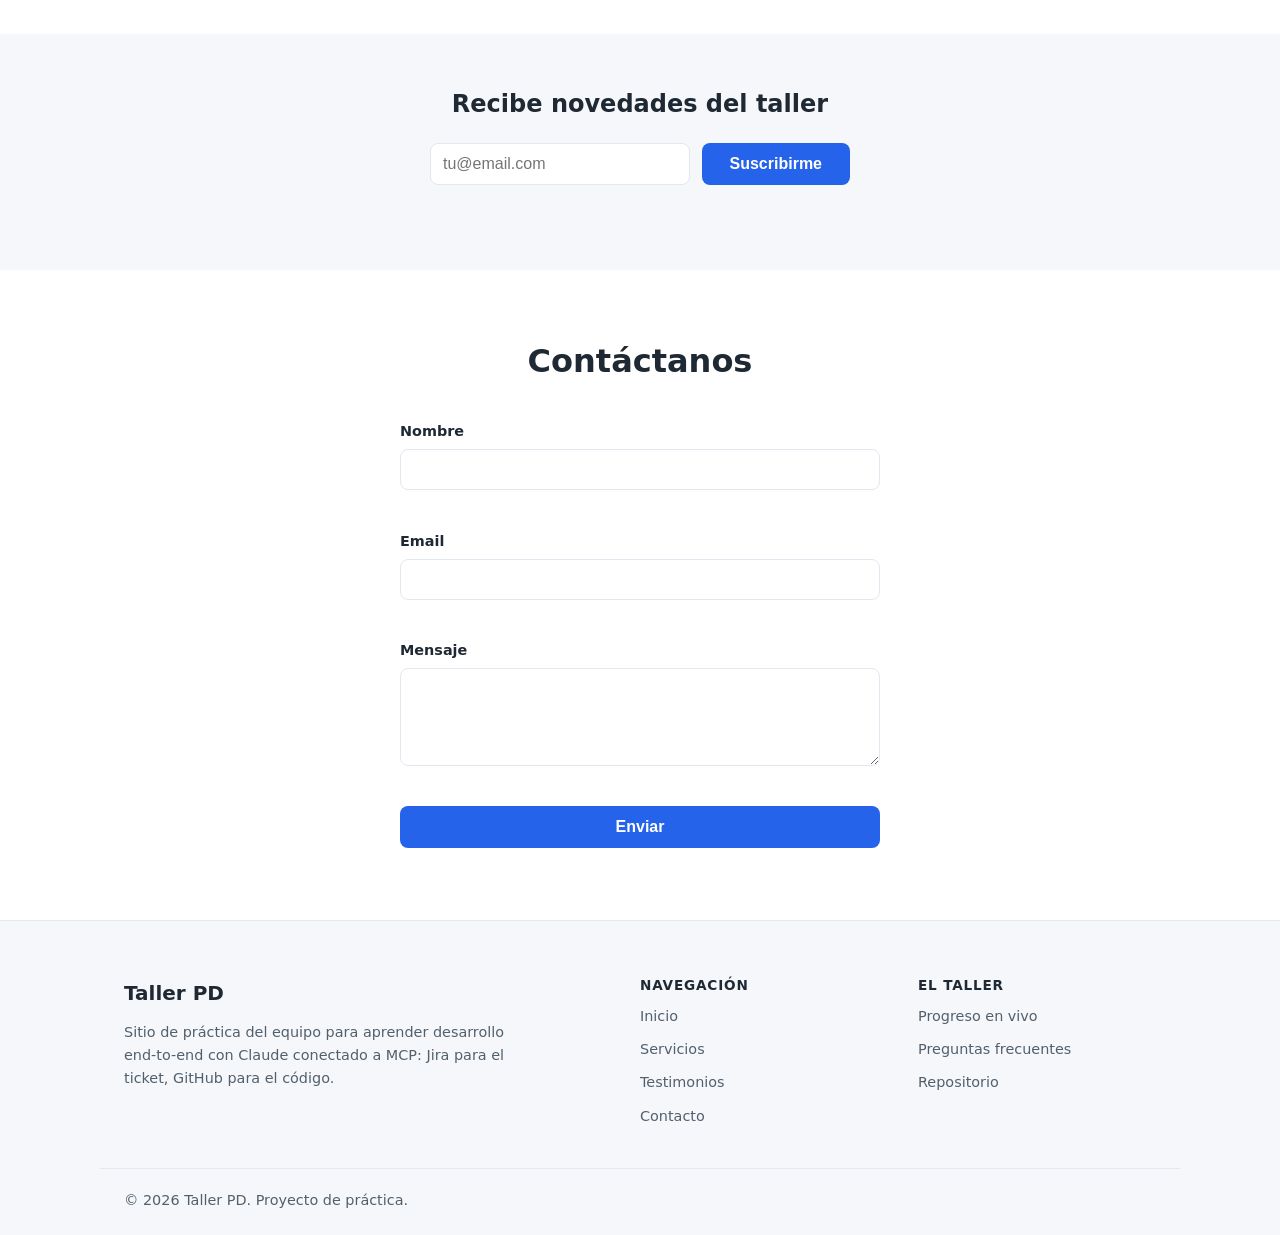
==== commit 62781fa0: "Merge pull request #14 from compusoluciones-pdigitales/feature/counter-animado feat: animate stats c" ====
--- a/index.html
+++ b/index.html
@@ -64,7 +64,6 @@
   </section>
 
   <!-- ESTADÍSTICAS -->
-  <!-- TODO taller: los números deben animarse (contar de 0 hasta el valor de data-target) cuando la sección entra en pantalla. Actualmente se quedan en 0. Usar IntersectionObserver + requestAnimationFrame o setInterval. -->
   <section id="stats" class="stats">
     <div class="container stats-grid">
       <div class="stat-item">
--- a/styles.css
+++ b/styles.css
@@ -219,12 +219,146 @@
   line-height: 1.2;
 }
 
+/* 404 */
 .hero.not-found {
-  padding: 140px 0;
-}
-
-.hero.not-found h1 {
-  font-size: 5rem;
+  position: relative;
+  overflow: hidden;
+  display: flex;
+  align-items: center;
+  min-height: calc(100vh - 170px);
+  padding: 72px 0 88px;
+}
+
+.hero.not-found .container {
+  width: 100%;
+}
+
+/* Manchas difuminadas de fondo: naranja del gato + azul de marca */
+.hero.not-found::before,
+.hero.not-found::after {
+  content: "";
+  position: absolute;
+  border-radius: 50%;
+  filter: blur(70px);
+  opacity: 0.4;
+  pointer-events: none;
+}
+
+.hero.not-found::before {
+  width: 380px;
+  height: 380px;
+  background: #fdba74;
+  top: -140px;
+  left: -110px;
+}
+
+.hero.not-found::after {
+  width: 420px;
+  height: 420px;
+  background: #bfdbfe;
+  bottom: -180px;
+  right: -130px;
+}
+
+.not-found-inner {
+  position: relative;
+  z-index: 1;
+  max-width: 560px;
+  margin: 0 auto;
+}
+
+.cat-404 {
+  width: min(220px, 52vw);
+  height: auto;
+  display: block;
+  margin: 0 auto 16px;
+}
+
+.hero.not-found .not-found-code {
+  font-size: clamp(4.5rem, 17vw, 7rem);
+  font-weight: 800;
+  letter-spacing: -0.04em;
+  line-height: 1;
+  margin-bottom: 12px;
+  background: linear-gradient(135deg, var(--color-primary), #f97316);
+  -webkit-background-clip: text;
+  background-clip: text;
+  color: transparent;
+}
+
+.hero.not-found .not-found-title {
+  font-size: 1.3rem;
+  font-weight: 600;
+  color: var(--color-text);
+  margin-bottom: 12px;
+}
+
+.hero.not-found .not-found-text {
+  margin-bottom: 32px;
+}
+
+.not-found-actions {
+  display: flex;
+  flex-wrap: wrap;
+  gap: 12px;
+  justify-content: center;
+}
+
+.btn-ghost {
+  background: var(--color-bg);
+  color: var(--color-text);
+  border: 1px solid var(--color-border);
+}
+
+.btn-ghost:hover {
+  border-color: var(--color-primary);
+  color: var(--color-primary);
+}
+
+/* Gatito: flota, mueve la cola y parpadea */
+.cat-float {
+  animation: cat-float 4s ease-in-out infinite;
+}
+
+.cat-tail {
+  transform-box: fill-box;
+  transform-origin: 0% 100%;
+  animation: cat-tail-wag 2.4s ease-in-out infinite;
+}
+
+.cat-eye {
+  transform-box: fill-box;
+  transform-origin: center;
+  animation: cat-blink 5s ease-in-out infinite;
+}
+
+@keyframes cat-float {
+  0%, 100% { transform: translateY(0); }
+  50% { transform: translateY(-7px); }
+}
+
+@keyframes cat-tail-wag {
+  0%, 100% { transform: rotate(-8deg); }
+  50% { transform: rotate(10deg); }
+}
+
+@keyframes cat-blink {
+  0%, 90%, 100% { transform: scaleY(1); }
+  95% { transform: scaleY(0.1); }
+}
+
+@media (prefers-reduced-motion: reduce) {
+  .cat-float,
+  .cat-tail,
+  .cat-eye {
+    animation: none;
+  }
+}
+
+@media (max-width: 600px) {
+  .hero.not-found {
+    padding: 48px 0 64px;
+  }
 }
 
 /* Buttons */
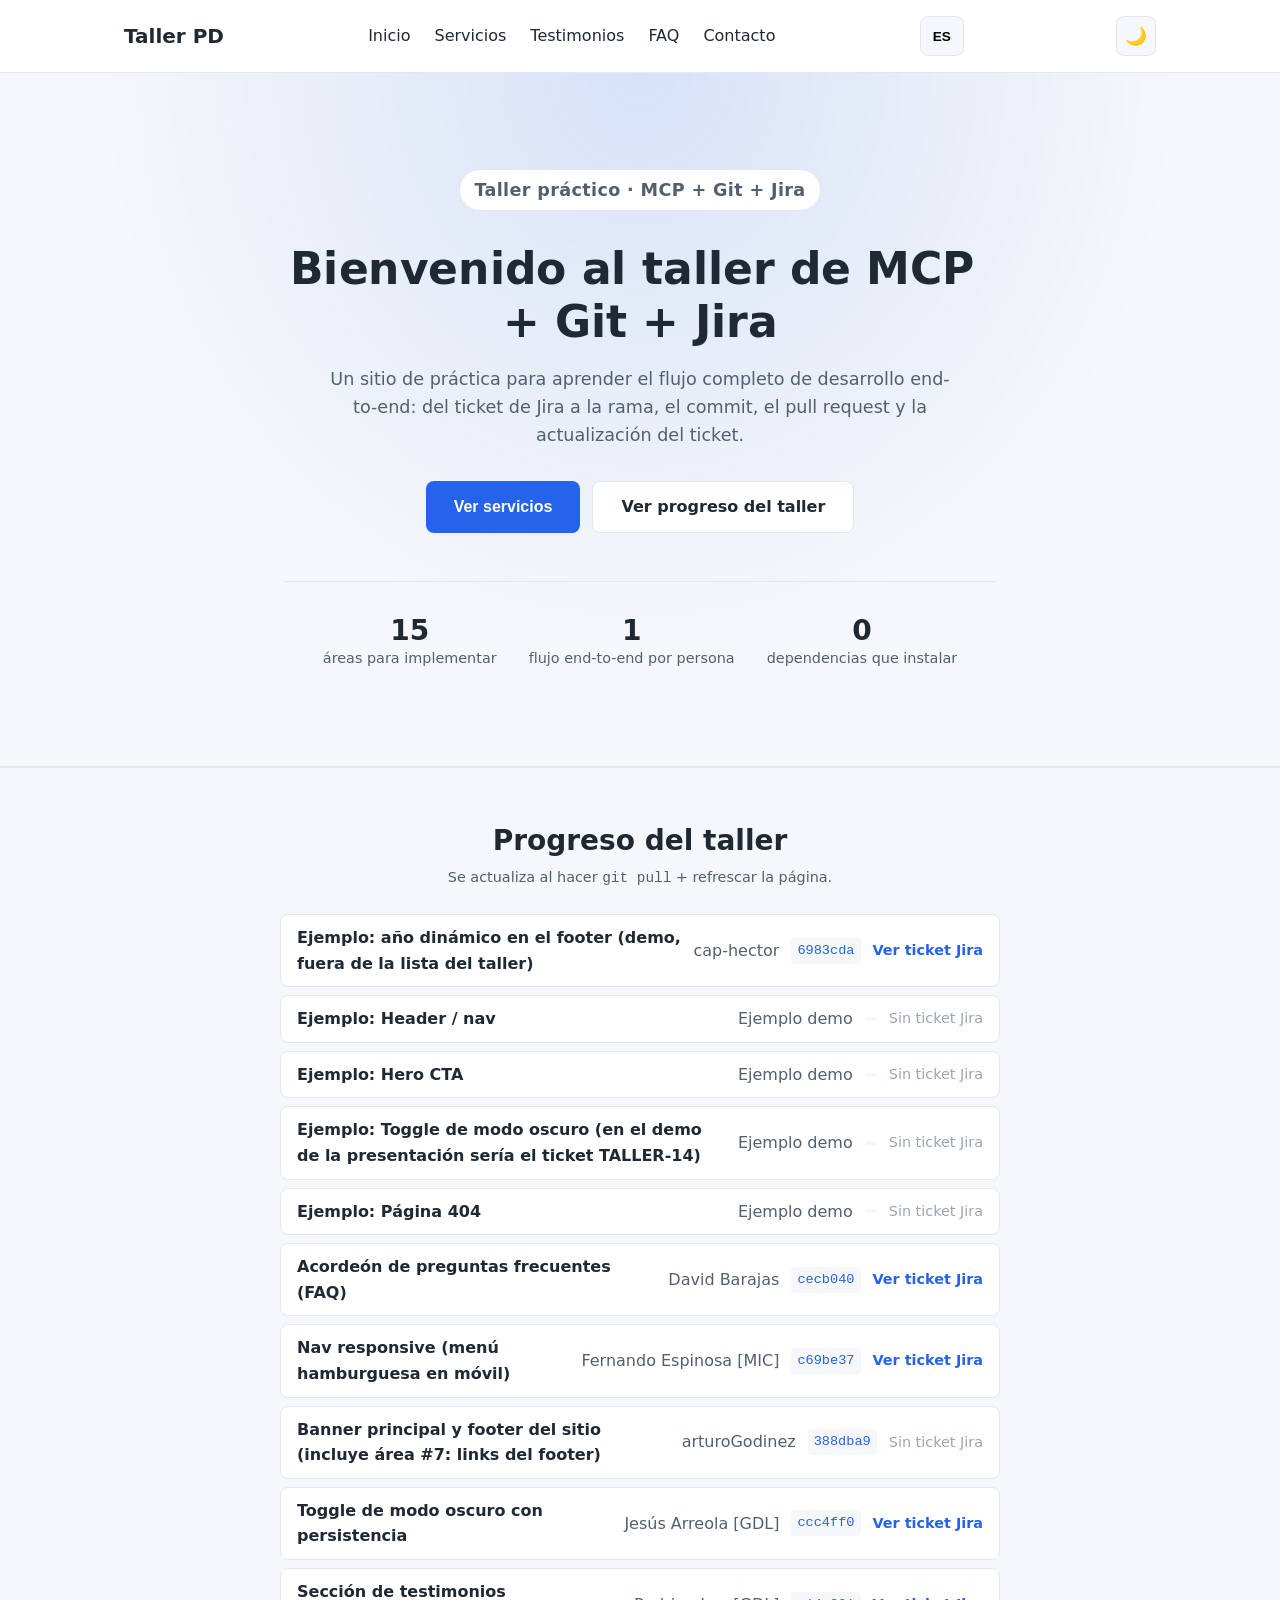
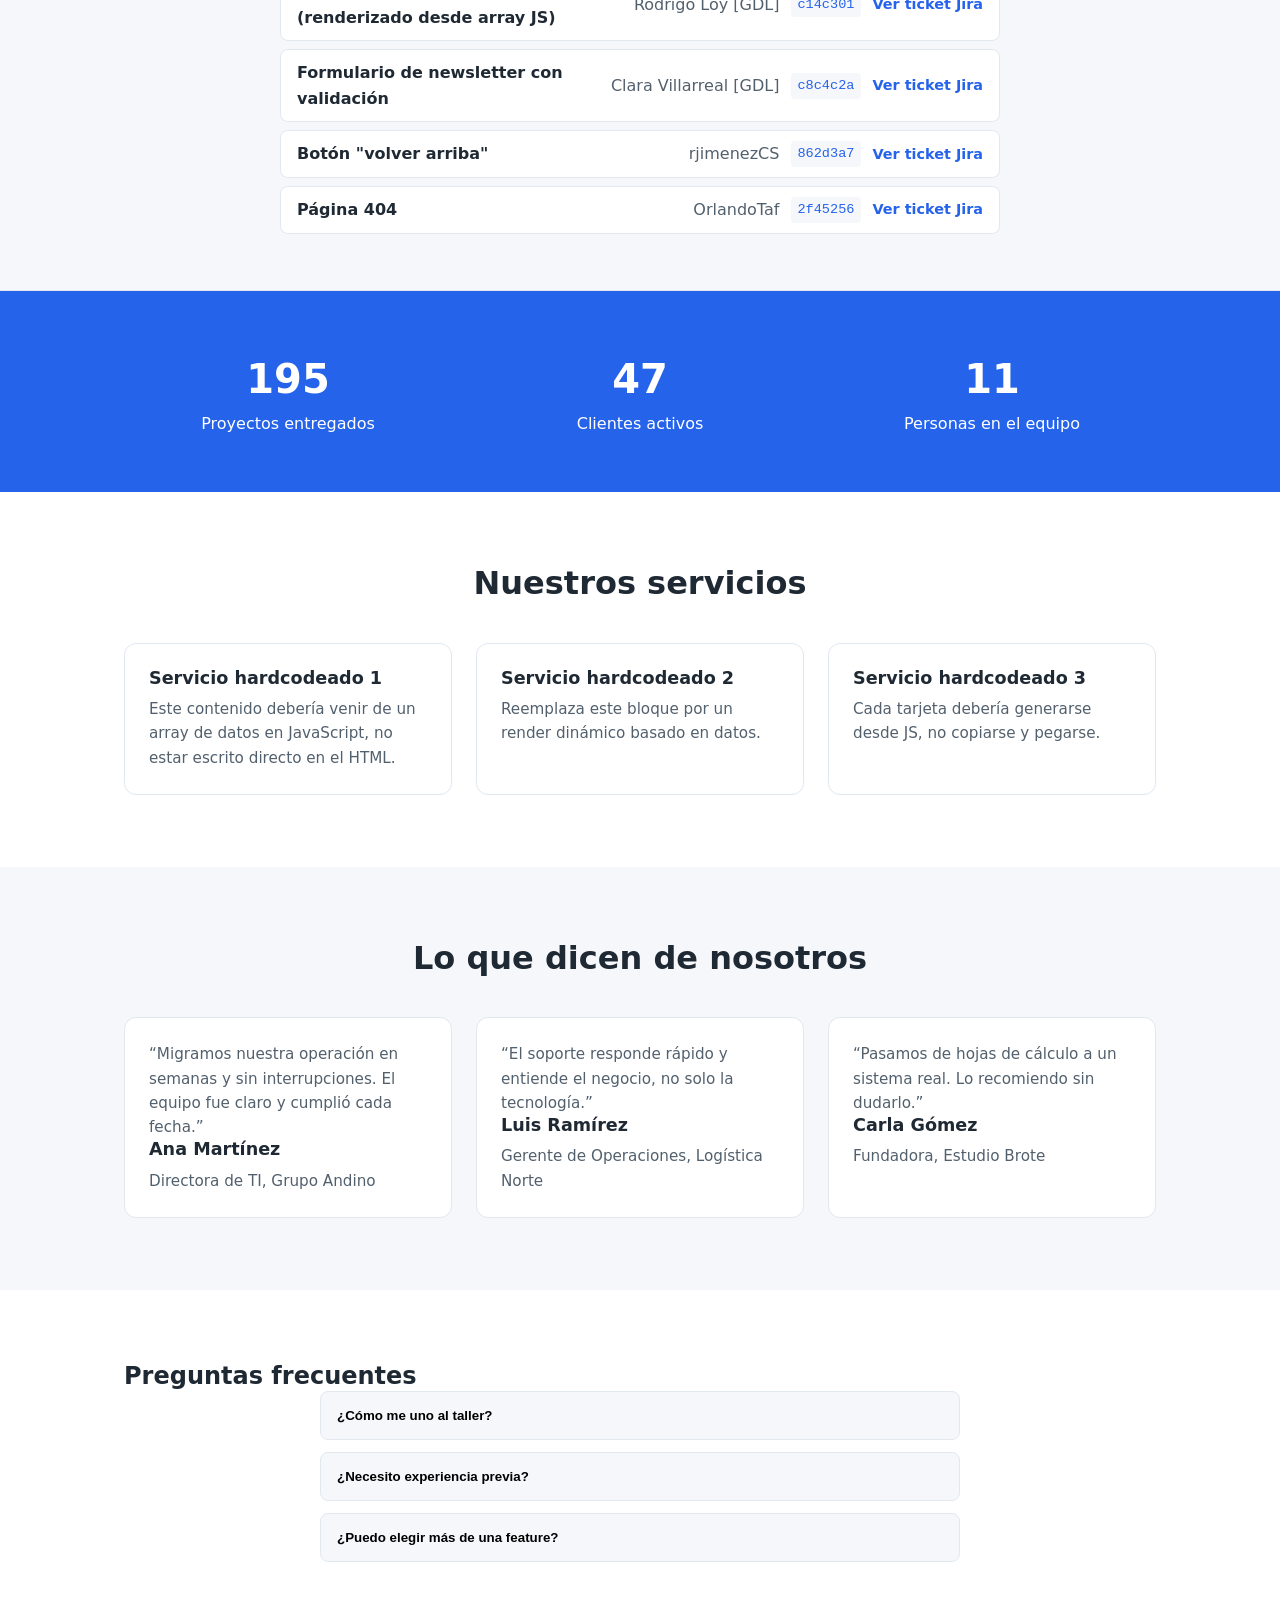
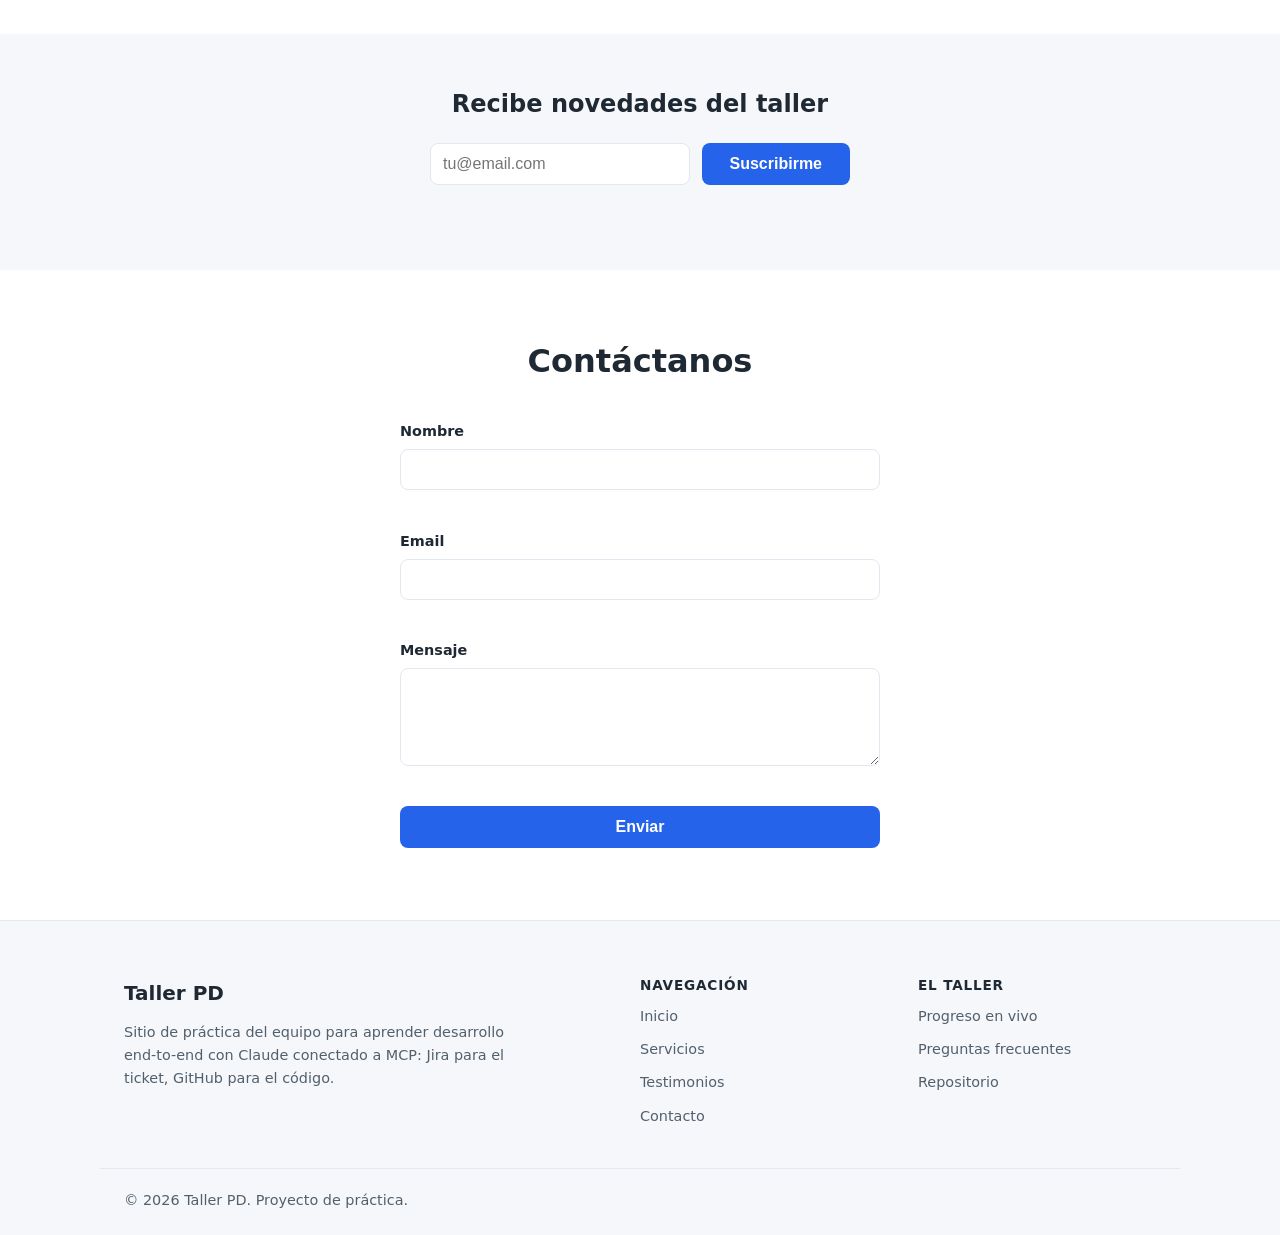
==== commit 6631096a: "feat: scroll-to-top con cohete animado que explota junto a la luna - El botón #scroll-top-btn aparec" ====
--- a/index.html
+++ b/index.html
@@ -214,7 +214,6 @@
     </div>
   </footer>
 
-  <!-- TODO taller: el botón "volver arriba" (#scroll-top-btn) no aparece ni funciona. Falta: mostrarlo solo cuando el usuario haya scrolleado hacia abajo, y al hacer click volver suavemente al inicio. -->
   <button id="scroll-top-btn" class="scroll-top-btn hidden" type="button" aria-label="Volver arriba">↑</button>
 
   <script src="js/desarrollos-data.js"></script>
--- a/styles.css
+++ b/styles.css
@@ -707,6 +707,139 @@
   display: none;
 }
 
+.scroll-top-btn.launching {
+  opacity: 0.5;
+  cursor: default;
+}
+
+/* Rocket launch effect al volver arriba */
+.scroll-rocket {
+  position: fixed;
+  right: 30px;
+  bottom: 30px;
+  width: 34px;
+  height: 92px;
+  z-index: 20;
+  transform: translateY(0) rotate(0deg);
+  transition: transform 0.9s cubic-bezier(0.55, 0, 0.85, 0.45);
+  pointer-events: none;
+  filter: drop-shadow(0 0 8px rgba(255, 150, 50, 0.55));
+}
+
+.scroll-rocket.flying {
+  transform: translateY(-100vh) rotate(0deg);
+}
+
+.scroll-rocket.arrived {
+  opacity: 0;
+  transition: opacity 0.15s ease;
+}
+
+.rocket-svg {
+  display: block;
+  width: 100%;
+  height: 100%;
+  overflow: visible;
+}
+
+.rocket-flame {
+  transform-origin: 30px 88px;
+  animation: flame-flicker 0.12s ease-in-out infinite alternate;
+}
+
+.rocket-flame-inner {
+  animation: flame-flicker-inner 0.09s ease-in-out infinite alternate;
+}
+
+@keyframes flame-flicker {
+  0% { transform: scaleY(0.82) scaleX(0.92); }
+  100% { transform: scaleY(1.18) scaleX(1.06); }
+}
+
+@keyframes flame-flicker-inner {
+  0% { opacity: 0.65; transform: scaleY(0.9); }
+  100% { opacity: 1; transform: scaleY(1.1); }
+}
+
+/* Líneas de aire alrededor del cohete mientras vuela */
+.speed-line {
+  position: absolute;
+  top: -6px;
+  width: 2px;
+  height: 18px;
+  border-radius: 2px;
+  background: linear-gradient(to bottom, transparent, rgba(148, 163, 184, 0.9), transparent);
+  opacity: 0;
+}
+
+.scroll-rocket.flying .speed-line {
+  animation: speed-stream 0.4s linear infinite;
+}
+
+.speed-line-a { left: -8px; animation-delay: 0s; }
+.speed-line-b { left: 3px; animation-delay: 0.13s; }
+.speed-line-c { right: -8px; animation-delay: 0.07s; }
+.speed-line-d { right: 3px; animation-delay: 0.2s; }
+
+@keyframes speed-stream {
+  0% { transform: translateY(-10px); opacity: 0; }
+  35% { opacity: 0.9; }
+  100% { transform: translateY(90px); opacity: 0; }
+}
+
+.scroll-moon {
+  position: fixed;
+  top: 22px;
+  right: 26px;
+  font-size: 2rem;
+  line-height: 1;
+  z-index: 19;
+  opacity: 0;
+  pointer-events: none;
+  animation: moon-crash 0.7s ease forwards;
+}
+
+.scroll-boom {
+  position: fixed;
+  top: 14px;
+  right: 14px;
+  font-size: 2.6rem;
+  line-height: 1;
+  z-index: 21;
+  opacity: 0;
+  pointer-events: none;
+  animation: boom-pop 0.7s ease forwards;
+}
+
+@keyframes moon-crash {
+  0% { opacity: 0; transform: scale(0.4); }
+  20% { opacity: 1; transform: scale(1.1); }
+  60% { opacity: 1; transform: scale(1); }
+  100% { opacity: 0; transform: scale(0.6); }
+}
+
+@keyframes boom-pop {
+  0% { opacity: 0; transform: scale(0.2) rotate(0deg); }
+  30% { opacity: 1; transform: scale(1.3) rotate(10deg); }
+  100% { opacity: 0; transform: scale(1.8) rotate(-10deg); }
+}
+
+/* Título del hero: se "sopla" hacia la izquierda cuando el cohete explota */
+.hero-letter {
+  display: inline-block;
+  will-change: transform;
+}
+
+.hero-letter.letter-blast {
+  animation: letter-blast 0.6s cubic-bezier(0.22, 1, 0.36, 1);
+}
+
+@keyframes letter-blast {
+  0% { transform: translateX(0) rotate(0deg); }
+  22% { transform: translateX(calc(var(--blast-x, 40px) * -1)) rotate(-14deg); }
+  100% { transform: translateX(0) rotate(0deg); }
+}
+
 /* Footer */
 .site-footer {
   border-top: 1px solid var(--color-border);
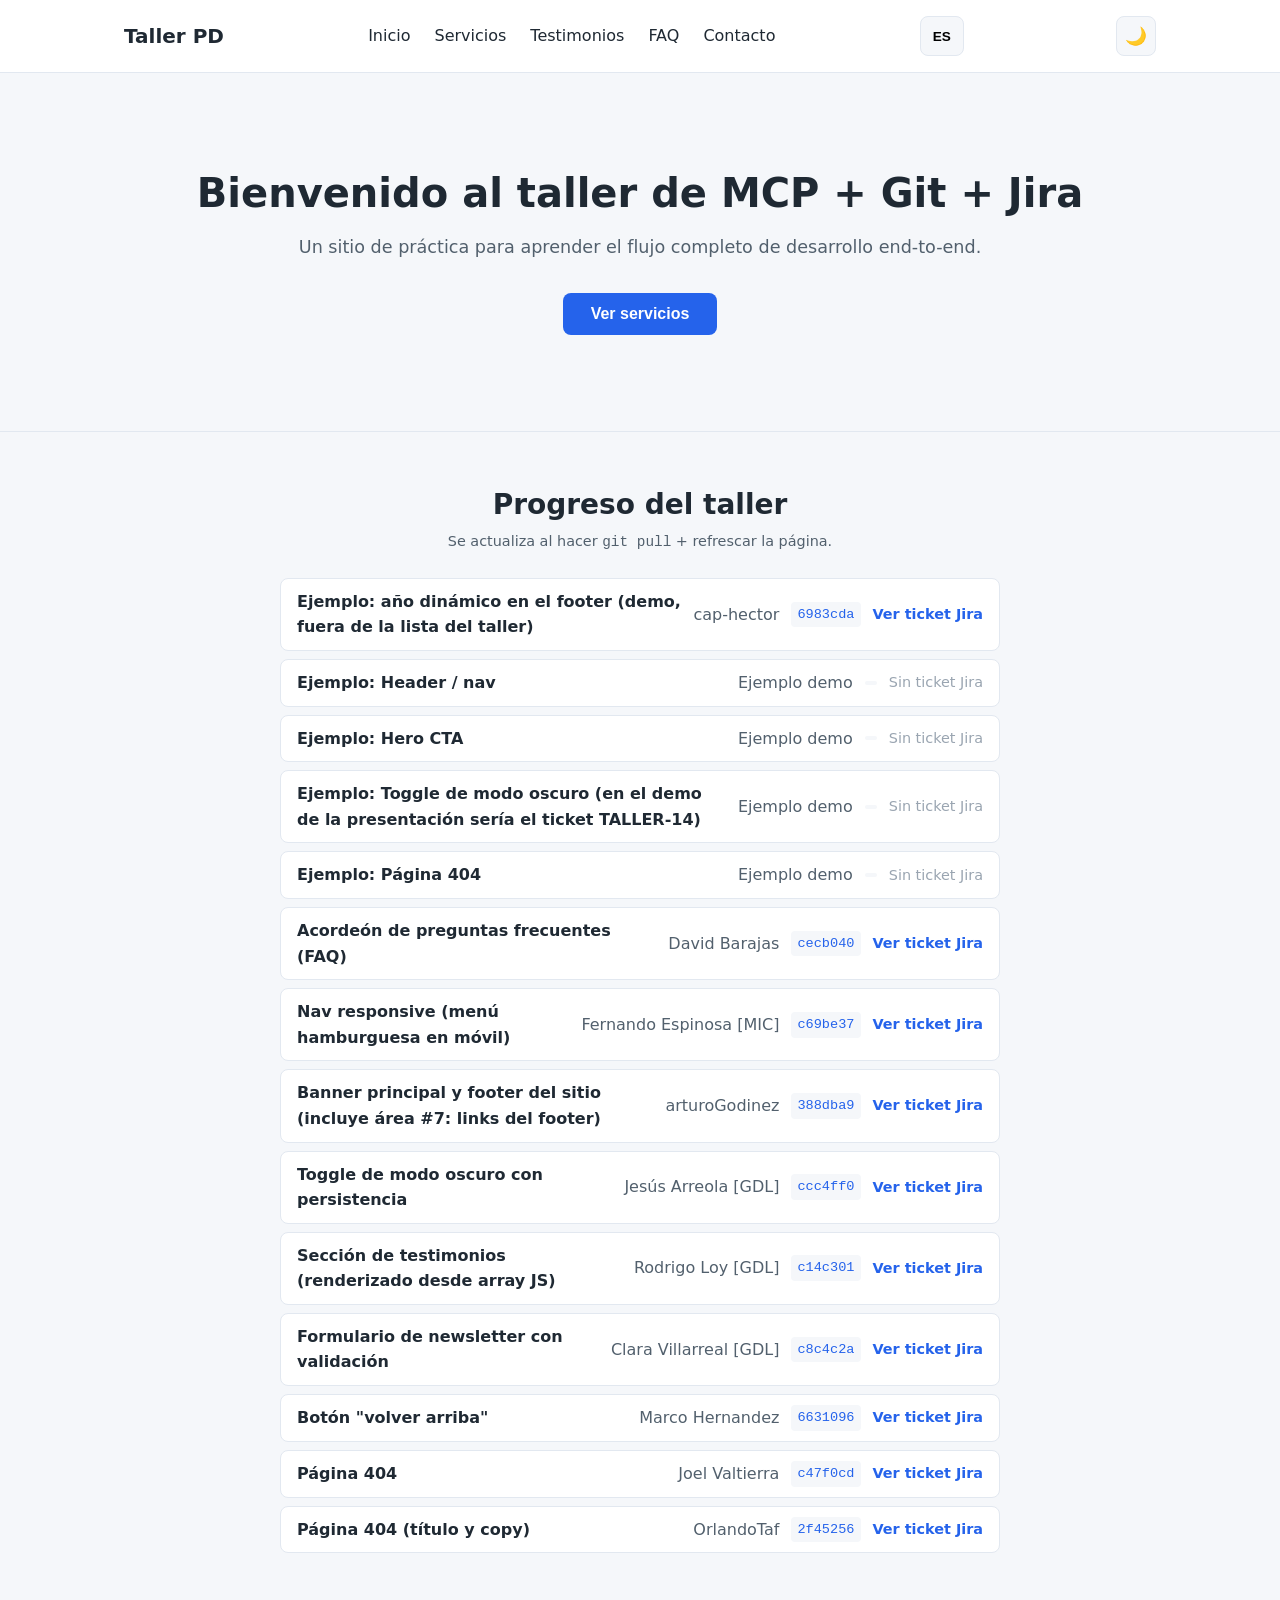
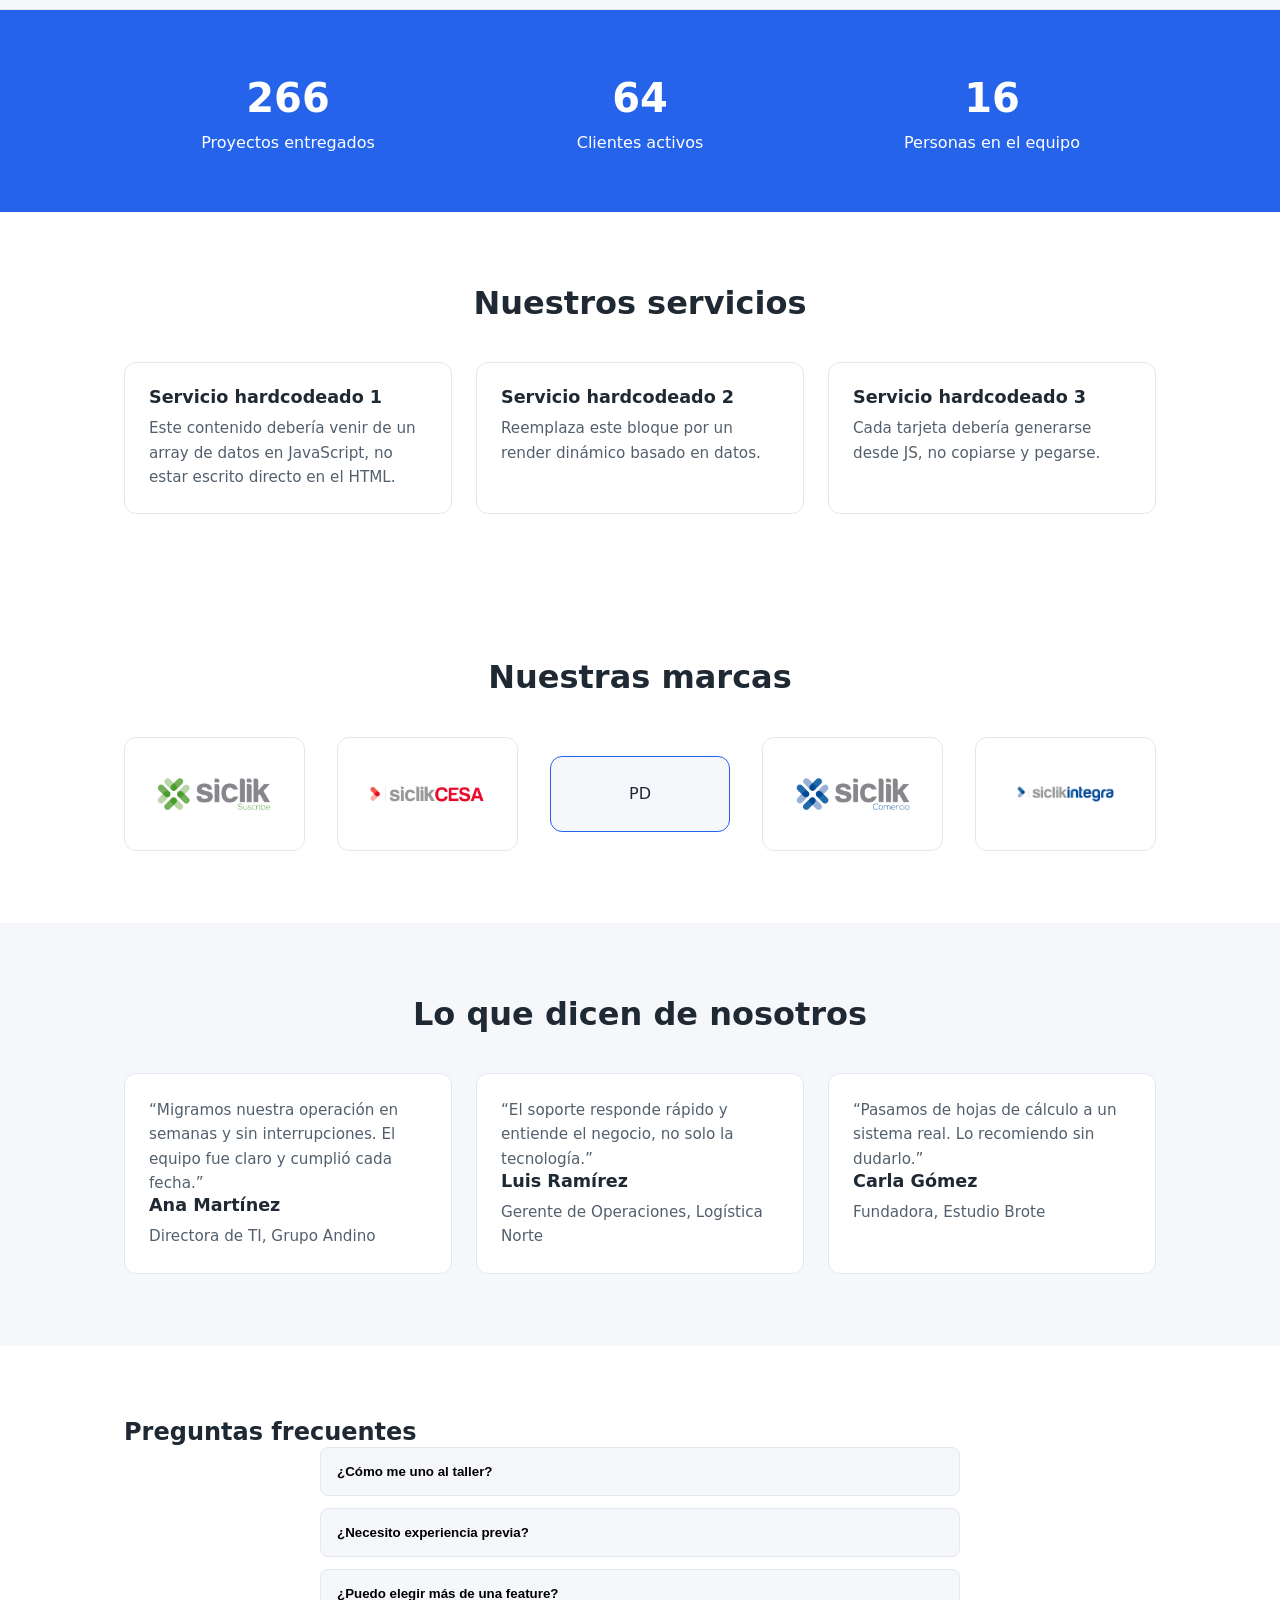
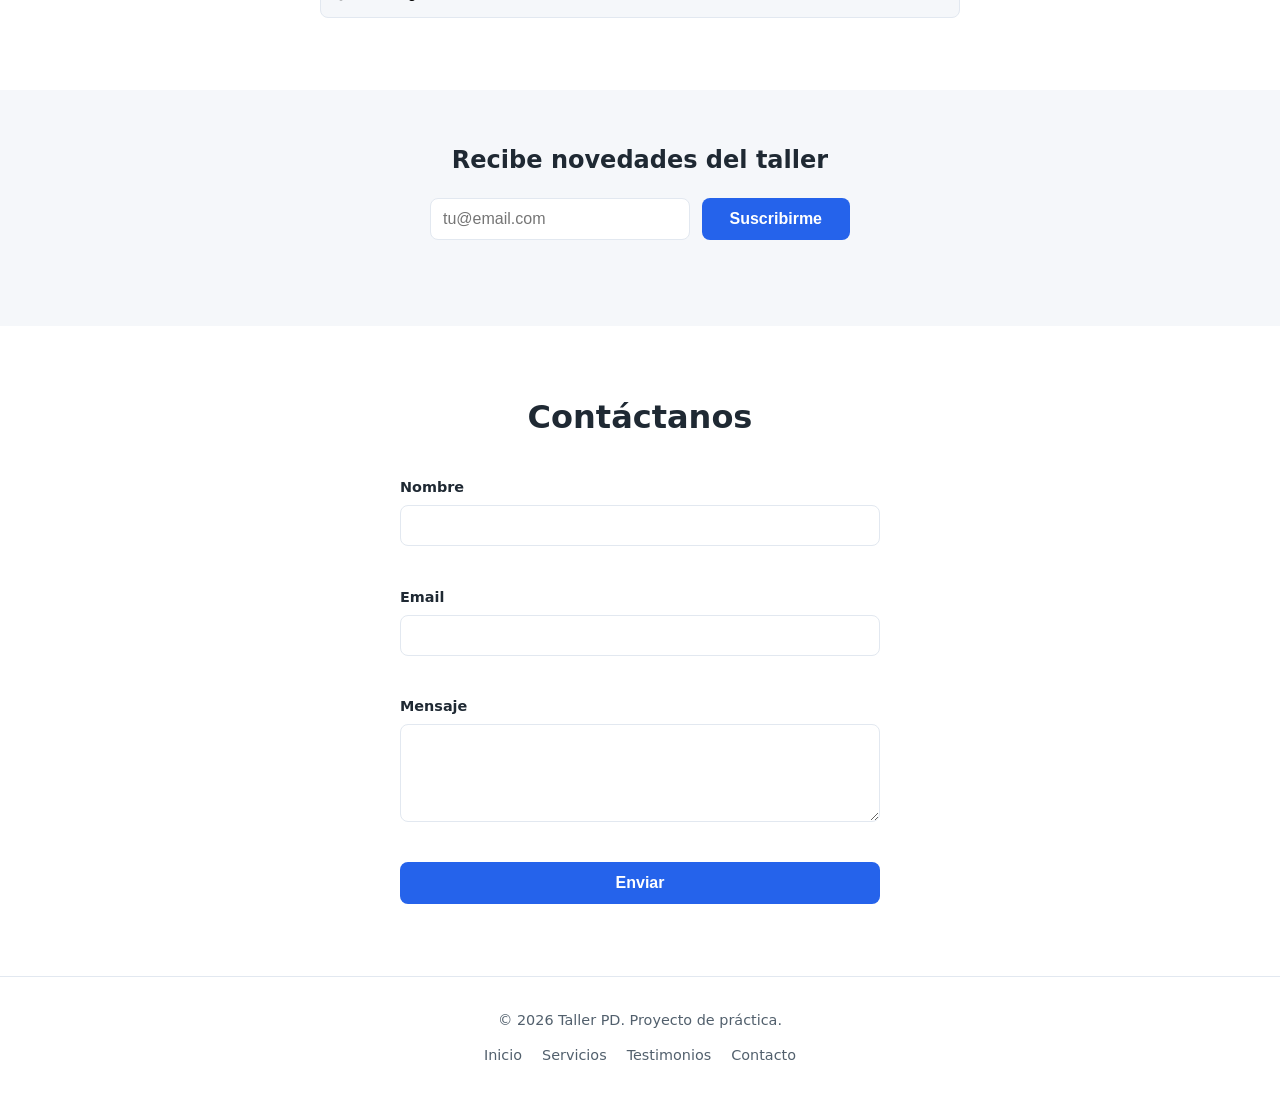
==== commit 046513cb: "feat: add "Nuestras marcas" section with interactive blobatar avatar Adds a 4-logo brand grid (sicli" ====
--- a/index.html
+++ b/index.html
@@ -12,15 +12,11 @@
   <div id="scroll-progress" class="scroll-progress"></div>
 
   <!-- HEADER / NAV -->
+  <!-- TODO taller: el menú de navegación no es responsive, no colapsa en móvil. Falta agregar un botón "hamburguesa" que muestre/oculte los links en pantallas pequeñas (JS + CSS). -->
   <header class="site-header">
     <div class="container nav-wrapper">
       <a href="#hero" class="logo">Taller PD</a>
-      <button id="nav-toggle" class="nav-toggle" aria-label="Abrir menú" aria-expanded="false" aria-controls="main-nav" type="button">
-        <span></span>
-        <span></span>
-        <span></span>
-      </button>
-      <nav id="main-nav" class="main-nav">
+      <nav class="main-nav">
         <ul>
           <li><a href="#hero">Inicio</a></li>
           <li><a href="#servicios">Servicios</a></li>
@@ -38,19 +34,10 @@
   <!-- HERO -->
   <!-- TODO taller: falta el botón de llamada a la acción (CTA). Existe el markup pero no tiene funcionalidad — debe hacer scroll suave hasta #servicios al hacer click. -->
   <section id="hero" class="hero">
-    <div class="container hero-inner">
-      <p class="hero-eyebrow">Taller práctico · MCP + Git + Jira</p>
+    <div class="container">
       <h1>Bienvenido al taller de MCP + Git + Jira</h1>
-      <p class="hero-lead">Un sitio de práctica para aprender el flujo completo de desarrollo end-to-end: del ticket de Jira a la rama, el commit, el pull request y la actualización del ticket.</p>
-      <div class="hero-actions">
-        <button id="cta-button" class="btn btn-primary">Ver servicios</button>
-        <a href="#progreso" class="btn btn-ghost">Ver progreso del taller</a>
-      </div>
-      <ul class="hero-highlights">
-        <li><strong>15</strong> áreas para implementar</li>
-        <li><strong>1</strong> flujo end-to-end por persona</li>
-        <li><strong>0</strong> dependencias que instalar</li>
-      </ul>
+      <p>Un sitio de práctica para aprender el flujo completo de desarrollo end-to-end.</p>
+      <button id="cta-button" class="btn btn-primary">Ver servicios</button>
     </div>
   </section>
 
@@ -64,6 +51,7 @@
   </section>
 
   <!-- ESTADÍSTICAS -->
+  <!-- TODO taller: los números deben animarse (contar de 0 hasta el valor de data-target) cuando la sección entra en pantalla. Actualmente se quedan en 0. Usar IntersectionObserver + requestAnimationFrame o setInterval. -->
   <section id="stats" class="stats">
     <div class="container stats-grid">
       <div class="stat-item">
@@ -111,15 +99,41 @@
     </div>
   </section>
 
+  <!-- MARCAS -->
+  <section id="marcas" class="marcas">
+    <div class="container">
+      <h2>Nuestras marcas</h2>
+      <div class="marcas-grid">
+        <a href="#" class="marca-item">
+          <img src="img/marcas/siclik-suscribe.png" alt="Siclik Suscribe">
+        </a>
+        <a href="#" class="marca-item">
+          <img src="img/marcas/siclik-cesa.png" alt="Siclik CESA">
+        </a>
+        <div id="brand-avatar" class="marca-item avatar-item" role="img" aria-label="Avatar del taller"></div>
+        <a href="#" class="marca-item">
+          <img src="img/marcas/siclik-comercio.png" alt="Siclik Comercio">
+        </a>
+        <a href="#" class="marca-item">
+          <img src="img/marcas/siclik-integra.webp" alt="Siclik Integra">
+        </a>
+      </div>
+    </div>
+  </section>
+
   <!-- TESTIMONIOS -->
+  <!-- TODO taller: la sección está vacía, solo el contenedor. Hay que agregar un array de testimonios en app.js y renderizarlos aquí (nombre, texto, opcionalmente rol/empresa). -->
   <section id="testimonios" class="testimonios">
     <div class="container">
       <h2>Lo que dicen de nosotros</h2>
-      <div id="testimonios-grid" class="cards-grid"></div>
+      <div id="testimonios-grid" class="cards-grid">
+        <!-- Contenedor vacío a propósito -->
+      </div>
     </div>
   </section>
 
   <!-- FAQ -->
+  <!-- TODO taller: el acordeón no funciona. Falta que al hacer click en .faq-question se muestre/oculte su .faq-answer correspondiente (y opcionalmente cerrar las demás). -->
   <section id="faq" class="faq">
     <div class="container">
       <h2>Preguntas frecuentes</h2>
@@ -147,6 +161,7 @@
   </section>
 
   <!-- NEWSLETTER -->
+  <!-- TODO taller: el formulario no valida el email ni muestra confirmación. Falta: validar formato de email y, si es válido, mostrar un mensaje de éxito en #newsletter-feedback (sin recargar la página). -->
   <section id="newsletter" class="newsletter">
     <div class="container">
       <h2>Recibe novedades del taller</h2>
@@ -185,35 +200,20 @@
   </section>
 
   <!-- FOOTER -->
+  <!-- TODO taller: los links del footer están vacíos (href="#"). Deben apuntar a anclas reales de la página (#hero, #servicios, #testimonios, #contacto). -->
   <footer class="site-footer">
-    <div class="container footer-inner">
-      <div class="footer-brand">
-        <a href="#hero" class="logo">Taller PD</a>
-        <p>Sitio de práctica del equipo para aprender desarrollo end-to-end con Claude conectado a MCP: Jira para el ticket, GitHub para el código.</p>
-      </div>
-      <nav class="footer-col" aria-label="Navegación del sitio">
-        <h3>Navegación</h3>
-        <ul class="footer-links">
-          <li><a href="#hero">Inicio</a></li>
-          <li><a href="#servicios">Servicios</a></li>
-          <li><a href="#testimonios">Testimonios</a></li>
-          <li><a href="#contacto">Contacto</a></li>
-        </ul>
-      </nav>
-      <div class="footer-col">
-        <h3>El taller</h3>
-        <ul class="footer-links">
-          <li><a href="#progreso">Progreso en vivo</a></li>
-          <li><a href="#faq">Preguntas frecuentes</a></li>
-          <li><a href="https://github.com/compusoluciones-pdigitales/taller-pd" target="_blank" rel="noopener">Repositorio</a></li>
-        </ul>
-      </div>
-    </div>
-    <div class="container footer-bottom">
+    <div class="container">
       <p>&copy; <span id="footer-year">2026</span> Taller PD. Proyecto de práctica.</p>
+      <ul class="footer-links">
+        <li><a href="#">Inicio</a></li>
+        <li><a href="#">Servicios</a></li>
+        <li><a href="#">Testimonios</a></li>
+        <li><a href="#">Contacto</a></li>
+      </ul>
     </div>
   </footer>
 
+  <!-- TODO taller: el botón "volver arriba" (#scroll-top-btn) no aparece ni funciona. Falta: mostrarlo solo cuando el usuario haya scrolleado hacia abajo, y al hacer click volver suavemente al inicio. -->
   <button id="scroll-top-btn" class="scroll-top-btn hidden" type="button" aria-label="Volver arriba">↑</button>
 
   <script src="js/desarrollos-data.js"></script>
@@ -232,5 +232,6 @@
   <script src="js/counter.js"></script>
   <script src="js/i18n.js"></script>
   <script src="js/demo-example.js"></script>
+  <script src="js/avatar.js"></script>
 </body>
 </html>
--- a/styles.css
+++ b/styles.css
@@ -71,54 +71,6 @@
   color: var(--color-primary);
 }
 
-.nav-toggle {
-  display: none;
-  flex-direction: column;
-  justify-content: center;
-  gap: 5px;
-  width: 40px;
-  height: 40px;
-  border: 1px solid var(--color-border);
-  border-radius: 8px;
-  background: var(--color-surface);
-  cursor: pointer;
-}
-
-.nav-toggle span {
-  display: block;
-  width: 20px;
-  height: 2px;
-  margin: 0 auto;
-  background: var(--color-text);
-}
-
-@media (max-width: 720px) {
-  .nav-toggle {
-    display: flex;
-    order: 1;
-  }
-
-  .main-nav {
-    order: 3;
-    flex-basis: 100%;
-    display: none;
-  }
-
-  .main-nav.nav-open {
-    display: block;
-  }
-
-  .main-nav ul {
-    flex-direction: column;
-    gap: 16px;
-    padding: 16px 0;
-  }
-
-  .nav-wrapper {
-    flex-wrap: wrap;
-  }
-}
-
 .theme-toggle,
 .lang-toggle {
   border: 1px solid var(--color-border);
@@ -148,35 +100,15 @@
   z-index: 20;
 }
 
-/* Hero / banner principal */
+/* Hero */
 .hero {
   text-align: center;
   padding: 96px 0;
-  background:
-    radial-gradient(60% 120% at 50% 0%, rgba(37, 99, 235, 0.14), transparent 70%),
-    var(--color-surface);
-  border-bottom: 1px solid var(--color-border);
-}
-
-.hero-inner {
-  max-width: 760px;
-}
-
-.hero-eyebrow {
-  display: inline-block;
-  margin-bottom: 20px;
-  padding: 6px 14px;
-  border: 1px solid var(--color-border);
-  border-radius: 999px;
-  background: var(--color-bg);
-  color: var(--color-primary);
-  font-size: 0.8rem;
-  font-weight: 600;
-  letter-spacing: 0.02em;
+  background: var(--color-surface);
 }
 
 .hero h1 {
-  font-size: 2.75rem;
+  font-size: 2.5rem;
   margin-bottom: 16px;
 }
 
@@ -186,179 +118,12 @@
   margin-bottom: 32px;
 }
 
-.hero-lead {
-  max-width: 620px;
-  margin-left: auto;
-  margin-right: auto;
-}
-
-.hero-actions {
-  display: flex;
-  flex-wrap: wrap;
-  justify-content: center;
-  gap: 12px;
-}
-
-.hero-highlights {
-  display: flex;
-  flex-wrap: wrap;
-  justify-content: center;
-  gap: 32px;
-  list-style: none;
-  margin-top: 48px;
-  padding-top: 32px;
-  border-top: 1px solid var(--color-border);
-  color: #52606d;
-  font-size: 0.9rem;
-}
-
-.hero-highlights strong {
-  display: block;
-  color: var(--color-text);
-  font-size: 1.75rem;
-  line-height: 1.2;
-}
-
-/* 404 */
 .hero.not-found {
-  position: relative;
-  overflow: hidden;
-  display: flex;
-  align-items: center;
-  min-height: calc(100vh - 170px);
-  padding: 72px 0 88px;
-}
-
-.hero.not-found .container {
-  width: 100%;
-}
-
-/* Manchas difuminadas de fondo: naranja del gato + azul de marca */
-.hero.not-found::before,
-.hero.not-found::after {
-  content: "";
-  position: absolute;
-  border-radius: 50%;
-  filter: blur(70px);
-  opacity: 0.4;
-  pointer-events: none;
-}
-
-.hero.not-found::before {
-  width: 380px;
-  height: 380px;
-  background: #fdba74;
-  top: -140px;
-  left: -110px;
-}
-
-.hero.not-found::after {
-  width: 420px;
-  height: 420px;
-  background: #bfdbfe;
-  bottom: -180px;
-  right: -130px;
-}
-
-.not-found-inner {
-  position: relative;
-  z-index: 1;
-  max-width: 560px;
-  margin: 0 auto;
-}
-
-.cat-404 {
-  width: min(220px, 52vw);
-  height: auto;
-  display: block;
-  margin: 0 auto 16px;
-}
-
-.hero.not-found .not-found-code {
-  font-size: clamp(4.5rem, 17vw, 7rem);
-  font-weight: 800;
-  letter-spacing: -0.04em;
-  line-height: 1;
-  margin-bottom: 12px;
-  background: linear-gradient(135deg, var(--color-primary), #f97316);
-  -webkit-background-clip: text;
-  background-clip: text;
-  color: transparent;
-}
-
-.hero.not-found .not-found-title {
-  font-size: 1.3rem;
-  font-weight: 600;
-  color: var(--color-text);
-  margin-bottom: 12px;
-}
-
-.hero.not-found .not-found-text {
-  margin-bottom: 32px;
-}
-
-.not-found-actions {
-  display: flex;
-  flex-wrap: wrap;
-  gap: 12px;
-  justify-content: center;
-}
-
-.btn-ghost {
-  background: var(--color-bg);
-  color: var(--color-text);
-  border: 1px solid var(--color-border);
-}
-
-.btn-ghost:hover {
-  border-color: var(--color-primary);
-  color: var(--color-primary);
-}
-
-/* Gatito: flota, mueve la cola y parpadea */
-.cat-float {
-  animation: cat-float 4s ease-in-out infinite;
-}
-
-.cat-tail {
-  transform-box: fill-box;
-  transform-origin: 0% 100%;
-  animation: cat-tail-wag 2.4s ease-in-out infinite;
-}
-
-.cat-eye {
-  transform-box: fill-box;
-  transform-origin: center;
-  animation: cat-blink 5s ease-in-out infinite;
-}
-
-@keyframes cat-float {
-  0%, 100% { transform: translateY(0); }
-  50% { transform: translateY(-7px); }
-}
-
-@keyframes cat-tail-wag {
-  0%, 100% { transform: rotate(-8deg); }
-  50% { transform: rotate(10deg); }
-}
-
-@keyframes cat-blink {
-  0%, 90%, 100% { transform: scaleY(1); }
-  95% { transform: scaleY(0.1); }
-}
-
-@media (prefers-reduced-motion: reduce) {
-  .cat-float,
-  .cat-tail,
-  .cat-eye {
-    animation: none;
-  }
-}
-
-@media (max-width: 600px) {
-  .hero.not-found {
-    padding: 48px 0 64px;
-  }
+  padding: 140px 0;
+}
+
+.hero.not-found h1 {
+  font-size: 5rem;
 }
 
 /* Buttons */
@@ -373,17 +138,6 @@
   text-decoration: none;
 }
 
-.btn-ghost {
-  background: var(--color-bg);
-  border: 1px solid var(--color-border);
-  color: var(--color-text);
-}
-
-.btn-ghost:hover {
-  border-color: var(--color-primary);
-  color: var(--color-primary);
-}
-
 .btn-primary {
   background: var(--color-primary);
   color: #fff;
@@ -432,6 +186,129 @@
 
 .testimonios {
   background: var(--color-surface);
+}
+
+/* Marcas */
+.marcas {
+  padding: 72px 0;
+}
+
+.marcas h2 {
+  text-align: center;
+  font-size: 2rem;
+  margin-bottom: 40px;
+}
+
+.marcas-grid {
+  display: grid;
+  grid-template-columns: repeat(5, 1fr);
+  align-items: center;
+  gap: 32px;
+}
+
+@media (max-width: 700px) {
+  .marcas-grid {
+    grid-template-columns: repeat(auto-fit, minmax(140px, 1fr));
+  }
+}
+
+.marca-item {
+  display: flex;
+  align-items: center;
+  justify-content: center;
+  padding: 24px;
+  border: 1px solid var(--color-border);
+  border-radius: 12px;
+  background: var(--color-bg);
+  transition: transform 0.25s ease, box-shadow 0.25s ease;
+}
+
+.marca-item:hover,
+.marca-item:focus-visible {
+  transform: translateY(-4px) scale(1.05);
+  box-shadow: 0 12px 24px -12px rgba(0, 0, 0, 0.25);
+}
+
+.marca-item img {
+  max-width: 100%;
+  height: 64px;
+  object-fit: contain;
+}
+
+.marca-item.avatar-item {
+  border-color: var(--color-primary);
+  background: var(--color-surface);
+}
+
+.marca-item.avatar-item svg {
+  width: 88px;
+  height: 88px;
+  transition: transform 0.25s ease-out, filter 0.25s ease-out;
+  cursor: pointer;
+}
+
+.marca-item.avatar-item:hover svg,
+.marca-item.avatar-item:focus-visible svg {
+  transform: scale(1.15) rotate(-4deg);
+  filter: drop-shadow(0 6px 10px rgba(37, 99, 235, 0.35));
+}
+
+.marca-item.avatar-item.avatar-hidden {
+  visibility: hidden;
+}
+
+/* Explosión al hacer click en el avatar */
+.avatar-explosion {
+  position: fixed;
+  width: 0;
+  height: 0;
+  pointer-events: none;
+  z-index: 9999;
+}
+
+.avatar-explosion-ring {
+  position: absolute;
+  left: 0;
+  top: 0;
+  width: 88px;
+  height: 88px;
+  margin: -44px 0 0 -44px;
+  border-radius: 50%;
+  background: radial-gradient(circle, #7ed957, rgba(126, 217, 87, 0) 70%);
+  animation: avatar-explode-ring 0.7s ease-out forwards;
+}
+
+.avatar-explosion-particle {
+  position: absolute;
+  left: -4px;
+  top: -4px;
+  width: 8px;
+  height: 8px;
+  border-radius: 50%;
+  background: #7ed957;
+  animation: avatar-explode-particle 0.7s ease-out forwards;
+}
+
+@keyframes avatar-explode-ring {
+  0% {
+    transform: scale(0.3);
+    opacity: 1;
+  }
+  100% {
+    transform: scale(60);
+    opacity: 0;
+  }
+}
+
+@keyframes avatar-explode-particle {
+  0% {
+    transform: translate(0, 0) scale(1);
+    opacity: 1;
+  }
+  100% {
+    transform: translate(calc(var(--angle-x) * 60vmax), calc(var(--angle-y) * 60vmax)) scale(0);
+    opacity: 0;
+  }
 }
 
 /* Contacto */
@@ -677,14 +554,6 @@
   margin-top: 12px;
   font-size: 0.9rem;
   min-height: 1.2em;
-}
-
-.newsletter-feedback.success {
-  color: var(--color-success, #1a7f37);
-}
-
-.newsletter-feedback.error {
-  color: var(--color-error, #cf222e);
 }
 
 /* Scroll to top */
@@ -707,178 +576,21 @@
   display: none;
 }
 
-.scroll-top-btn.launching {
-  opacity: 0.5;
-  cursor: default;
-}
-
-/* Rocket launch effect al volver arriba */
-.scroll-rocket {
-  position: fixed;
-  right: 30px;
-  bottom: 30px;
-  width: 34px;
-  height: 92px;
-  z-index: 20;
-  transform: translateY(0) rotate(0deg);
-  transition: transform 0.9s cubic-bezier(0.55, 0, 0.85, 0.45);
-  pointer-events: none;
-  filter: drop-shadow(0 0 8px rgba(255, 150, 50, 0.55));
-}
-
-.scroll-rocket.flying {
-  transform: translateY(-100vh) rotate(0deg);
-}
-
-.scroll-rocket.arrived {
-  opacity: 0;
-  transition: opacity 0.15s ease;
-}
-
-.rocket-svg {
-  display: block;
-  width: 100%;
-  height: 100%;
-  overflow: visible;
-}
-
-.rocket-flame {
-  transform-origin: 30px 88px;
-  animation: flame-flicker 0.12s ease-in-out infinite alternate;
-}
-
-.rocket-flame-inner {
-  animation: flame-flicker-inner 0.09s ease-in-out infinite alternate;
-}
-
-@keyframes flame-flicker {
-  0% { transform: scaleY(0.82) scaleX(0.92); }
-  100% { transform: scaleY(1.18) scaleX(1.06); }
-}
-
-@keyframes flame-flicker-inner {
-  0% { opacity: 0.65; transform: scaleY(0.9); }
-  100% { opacity: 1; transform: scaleY(1.1); }
-}
-
-/* Líneas de aire alrededor del cohete mientras vuela */
-.speed-line {
-  position: absolute;
-  top: -6px;
-  width: 2px;
-  height: 18px;
-  border-radius: 2px;
-  background: linear-gradient(to bottom, transparent, rgba(148, 163, 184, 0.9), transparent);
-  opacity: 0;
-}
-
-.scroll-rocket.flying .speed-line {
-  animation: speed-stream 0.4s linear infinite;
-}
-
-.speed-line-a { left: -8px; animation-delay: 0s; }
-.speed-line-b { left: 3px; animation-delay: 0.13s; }
-.speed-line-c { right: -8px; animation-delay: 0.07s; }
-.speed-line-d { right: 3px; animation-delay: 0.2s; }
-
-@keyframes speed-stream {
-  0% { transform: translateY(-10px); opacity: 0; }
-  35% { opacity: 0.9; }
-  100% { transform: translateY(90px); opacity: 0; }
-}
-
-.scroll-moon {
-  position: fixed;
-  top: 22px;
-  right: 26px;
-  font-size: 2rem;
-  line-height: 1;
-  z-index: 19;
-  opacity: 0;
-  pointer-events: none;
-  animation: moon-crash 0.7s ease forwards;
-}
-
-.scroll-boom {
-  position: fixed;
-  top: 14px;
-  right: 14px;
-  font-size: 2.6rem;
-  line-height: 1;
-  z-index: 21;
-  opacity: 0;
-  pointer-events: none;
-  animation: boom-pop 0.7s ease forwards;
-}
-
-@keyframes moon-crash {
-  0% { opacity: 0; transform: scale(0.4); }
-  20% { opacity: 1; transform: scale(1.1); }
-  60% { opacity: 1; transform: scale(1); }
-  100% { opacity: 0; transform: scale(0.6); }
-}
-
-@keyframes boom-pop {
-  0% { opacity: 0; transform: scale(0.2) rotate(0deg); }
-  30% { opacity: 1; transform: scale(1.3) rotate(10deg); }
-  100% { opacity: 0; transform: scale(1.8) rotate(-10deg); }
-}
-
-/* Título del hero: se "sopla" hacia la izquierda cuando el cohete explota */
-.hero-letter {
-  display: inline-block;
-  will-change: transform;
-}
-
-.hero-letter.letter-blast {
-  animation: letter-blast 0.6s cubic-bezier(0.22, 1, 0.36, 1);
-}
-
-@keyframes letter-blast {
-  0% { transform: translateX(0) rotate(0deg); }
-  22% { transform: translateX(calc(var(--blast-x, 40px) * -1)) rotate(-14deg); }
-  100% { transform: translateX(0) rotate(0deg); }
-}
-
 /* Footer */
 .site-footer {
   border-top: 1px solid var(--color-border);
-  padding: 56px 0 24px;
-  background: var(--color-surface);
+  padding: 32px 0;
+  text-align: center;
   color: #52606d;
   font-size: 0.9rem;
 }
 
-.footer-inner {
-  display: grid;
-  grid-template-columns: 2fr 1fr 1fr;
-  gap: 40px;
-  align-items: start;
-}
-
-.footer-brand .logo {
-  display: inline-block;
-  margin-bottom: 12px;
-}
-
-.footer-brand p {
-  max-width: 42ch;
-}
-
-.footer-col h3 {
-  margin-bottom: 12px;
-  color: var(--color-text);
-  font-size: 0.85rem;
-  font-weight: 700;
-  text-transform: uppercase;
-  letter-spacing: 0.06em;
-}
-
 .footer-links {
   list-style: none;
   display: flex;
-  flex-direction: column;
-  gap: 10px;
+  justify-content: center;
+  gap: 20px;
+  margin-top: 12px;
 }
 
 .footer-links a {
@@ -890,66 +602,4 @@
   color: var(--color-primary);
 }
 
-.footer-bottom {
-  margin-top: 40px;
-  padding-top: 20px;
-  border-top: 1px solid var(--color-border);
-}
-
-/* Dark mode */
-body.dark-mode {
-  --color-bg: #1a202c;
-  --color-text: #e2e8f0;
-  --color-primary: #3b82f6;
-  --color-primary-dark: #60a5fa;
-  --color-surface: #242c3d;
-  --color-border: #374151;
-  --color-error: #f87171;
-}
-
-body.dark-mode .hero p,
-body.dark-mode .card p,
-body.dark-mode .progreso-hint,
-body.dark-mode .progreso-empty,
-body.dark-mode .progreso-autor,
-body.dark-mode .site-footer,
-body.dark-mode .footer-links a {
-  color: #9aa5b1;
-}
-
-body.dark-mode .progreso-jira-pending {
-  color: #6b7280;
-}
-
-body.dark-mode .stats {
-  color: #fff;
-}
-
-body.dark-mode .btn-primary {
-  color: #fff;
-}
-
-/* Banner y footer en móvil */
-@media (max-width: 720px) {
-  .hero {
-    padding: 64px 0;
-  }
-
-  .hero h1 {
-    font-size: 2rem;
-  }
-
-  .hero-actions .btn {
-    width: 100%;
-  }
-
-  .hero-highlights {
-    gap: 20px;
-    margin-top: 36px;
-  }
-
-  .footer-inner {
-    grid-template-columns: 1fr;
-    gap: 32px;
-  }
-}
+/* Dark mode target — TODO taller (theme.js): agregar reglas .dark-mode aquí */
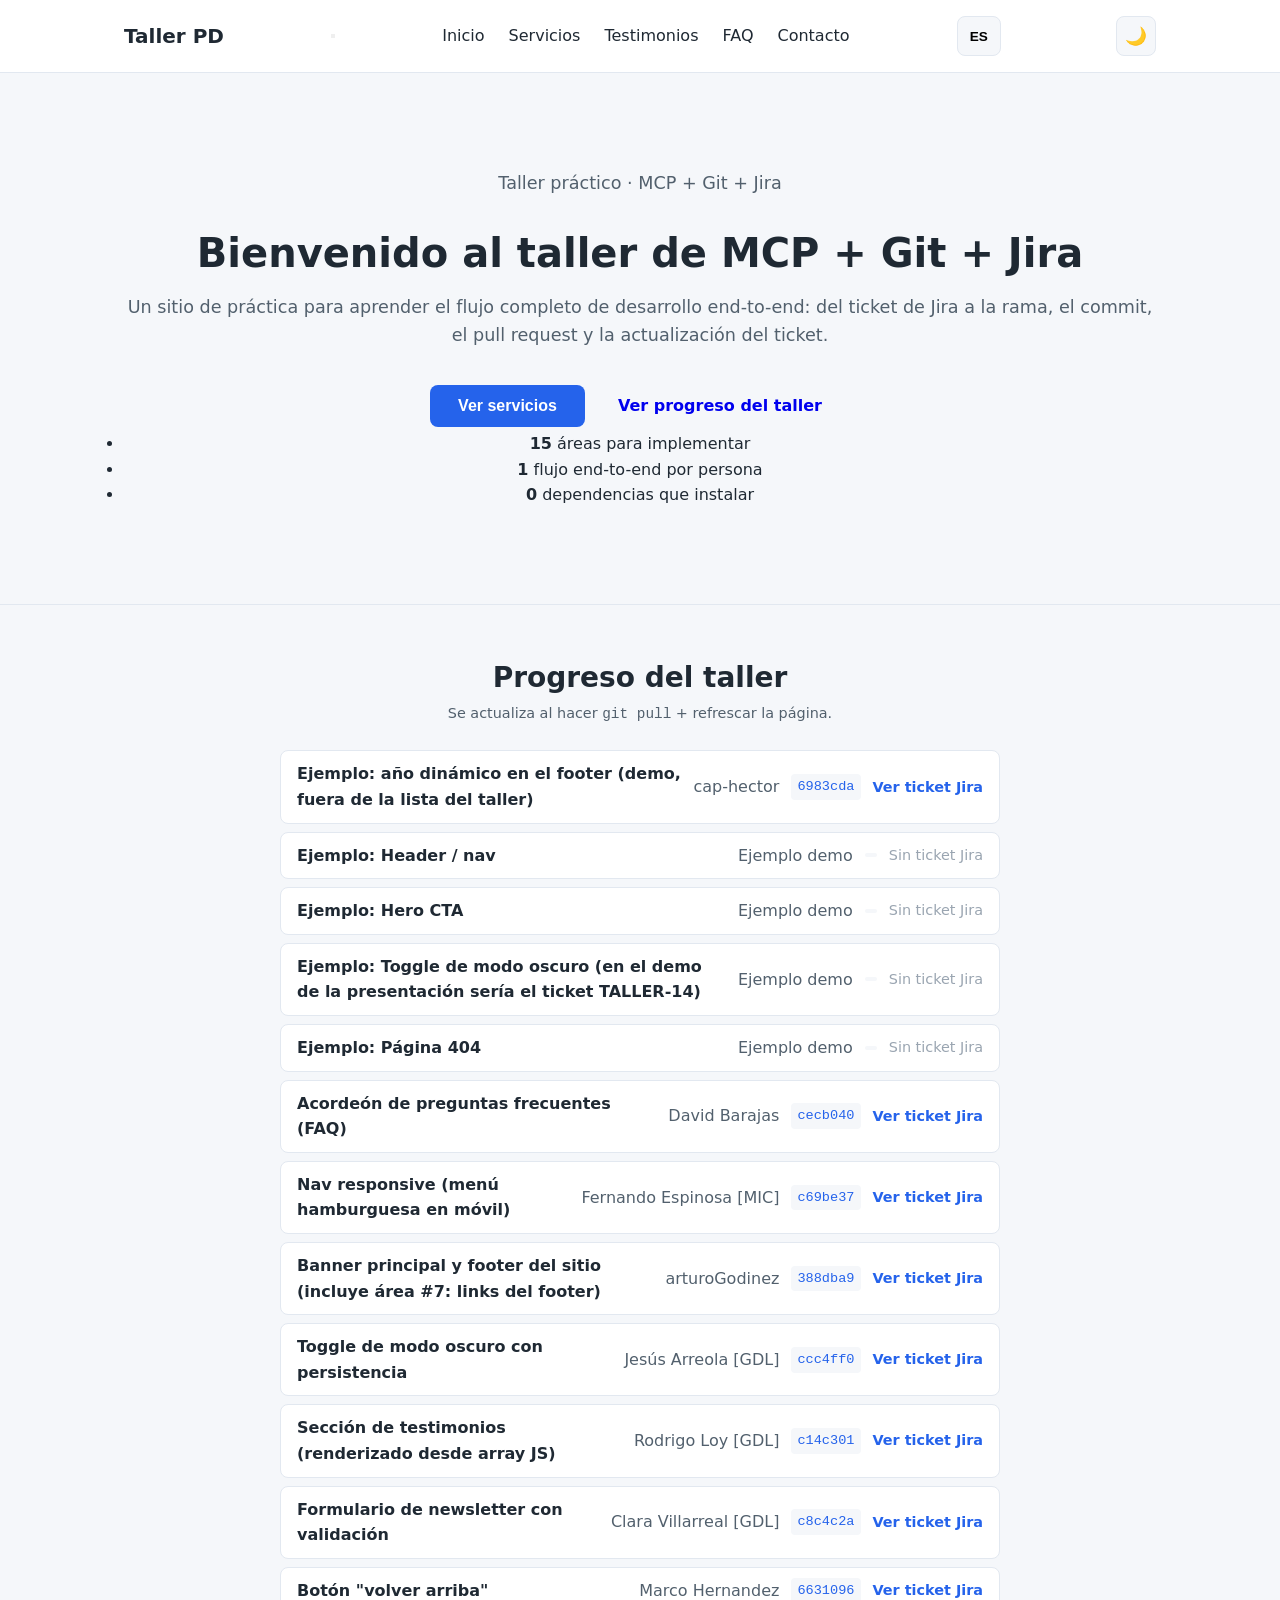
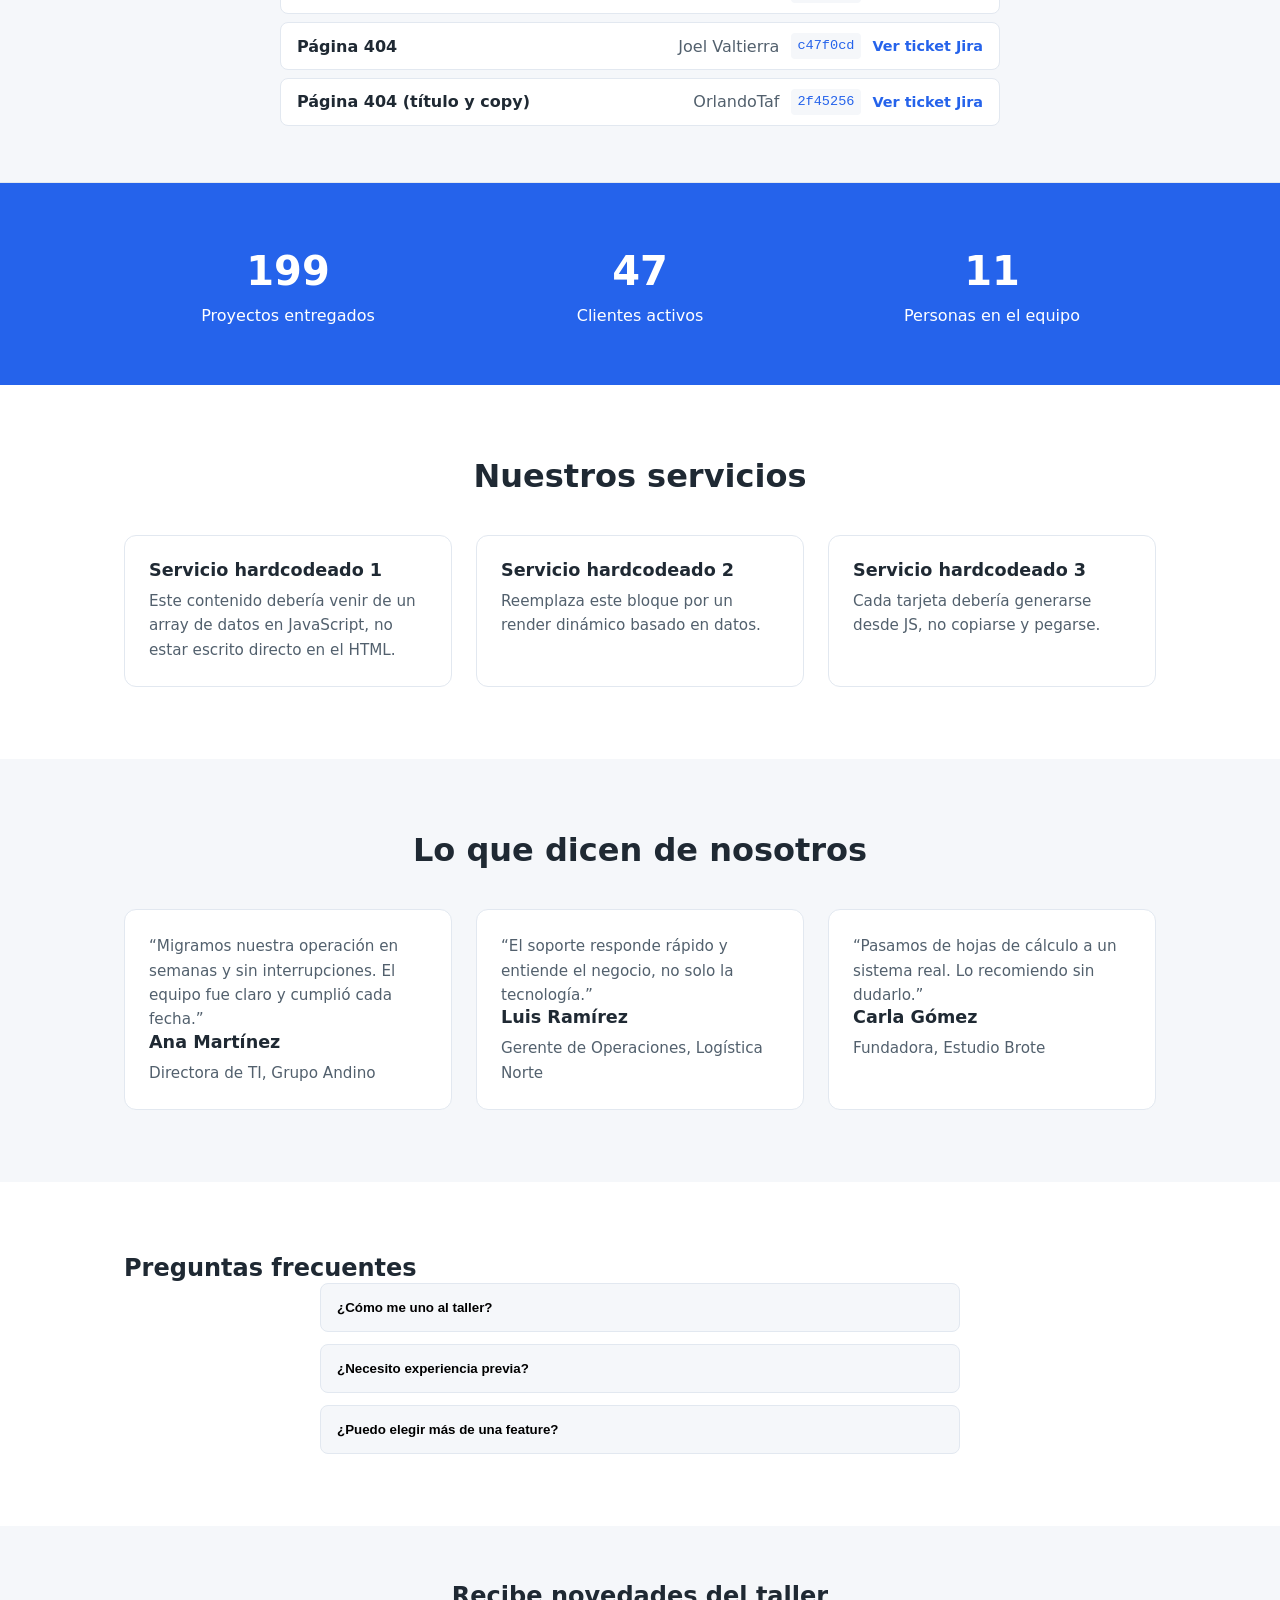
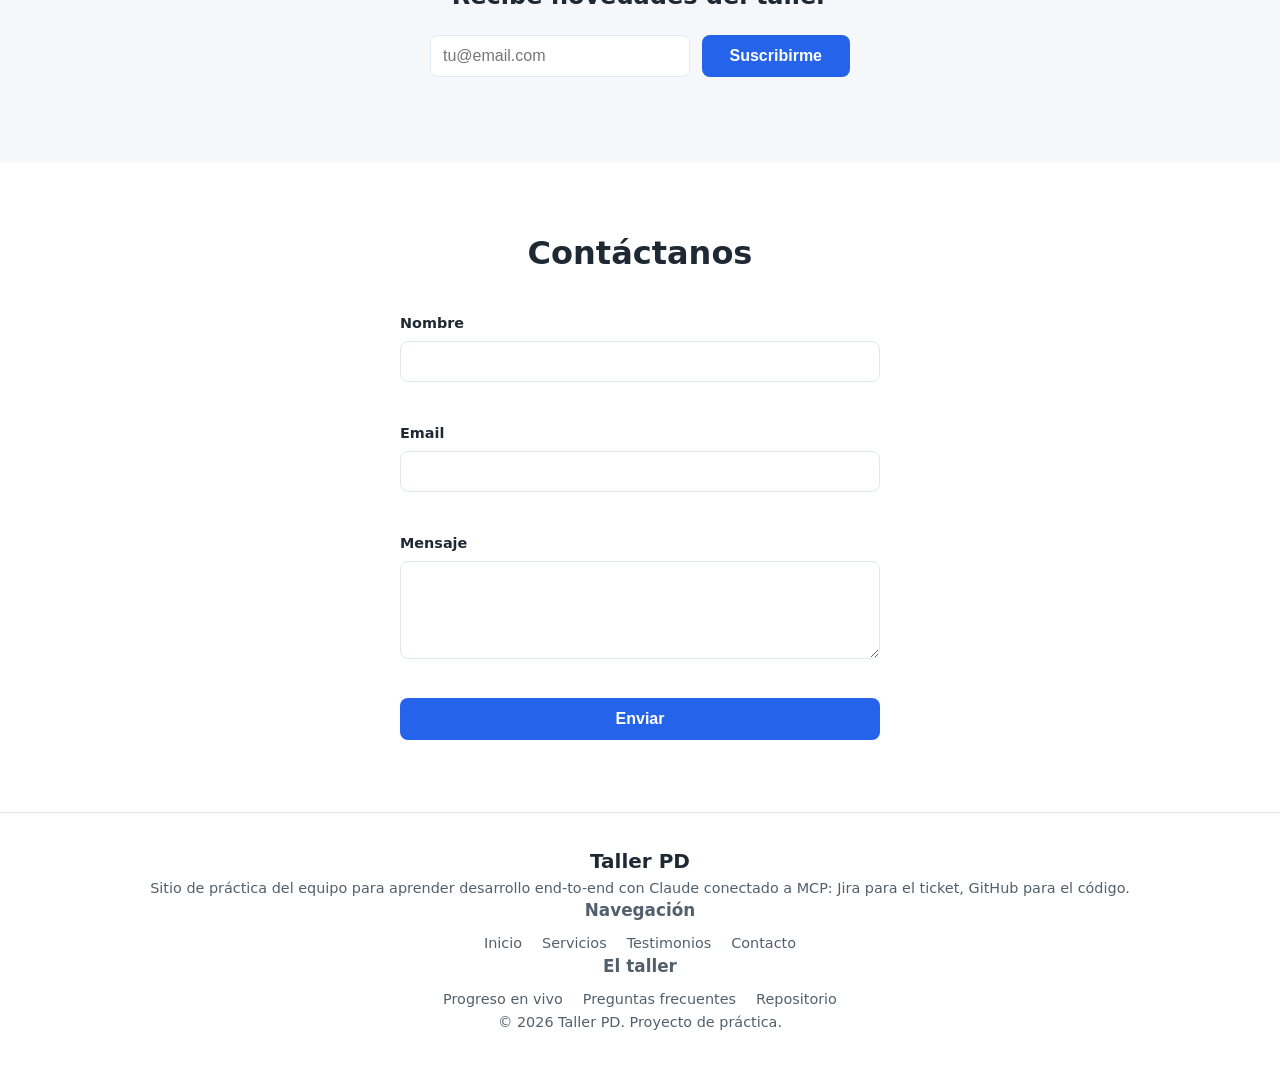
==== commit f2c79610: "feat: implementar modal de detalle de servicio Co-Authored-By: Claude Sonnet 5 <noreply@anthropic.co" ====
--- a/index.html
+++ b/index.html
@@ -12,11 +12,15 @@
   <div id="scroll-progress" class="scroll-progress"></div>
 
   <!-- HEADER / NAV -->
-  <!-- TODO taller: el menú de navegación no es responsive, no colapsa en móvil. Falta agregar un botón "hamburguesa" que muestre/oculte los links en pantallas pequeñas (JS + CSS). -->
   <header class="site-header">
     <div class="container nav-wrapper">
       <a href="#hero" class="logo">Taller PD</a>
-      <nav class="main-nav">
+      <button id="nav-toggle" class="nav-toggle" aria-label="Abrir menú" aria-expanded="false" aria-controls="main-nav" type="button">
+        <span></span>
+        <span></span>
+        <span></span>
+      </button>
+      <nav id="main-nav" class="main-nav">
         <ul>
           <li><a href="#hero">Inicio</a></li>
           <li><a href="#servicios">Servicios</a></li>
@@ -34,10 +38,19 @@
   <!-- HERO -->
   <!-- TODO taller: falta el botón de llamada a la acción (CTA). Existe el markup pero no tiene funcionalidad — debe hacer scroll suave hasta #servicios al hacer click. -->
   <section id="hero" class="hero">
-    <div class="container">
+    <div class="container hero-inner">
+      <p class="hero-eyebrow">Taller práctico · MCP + Git + Jira</p>
       <h1>Bienvenido al taller de MCP + Git + Jira</h1>
-      <p>Un sitio de práctica para aprender el flujo completo de desarrollo end-to-end.</p>
-      <button id="cta-button" class="btn btn-primary">Ver servicios</button>
+      <p class="hero-lead">Un sitio de práctica para aprender el flujo completo de desarrollo end-to-end: del ticket de Jira a la rama, el commit, el pull request y la actualización del ticket.</p>
+      <div class="hero-actions">
+        <button id="cta-button" class="btn btn-primary">Ver servicios</button>
+        <a href="#progreso" class="btn btn-ghost">Ver progreso del taller</a>
+      </div>
+      <ul class="hero-highlights">
+        <li><strong>15</strong> áreas para implementar</li>
+        <li><strong>1</strong> flujo end-to-end por persona</li>
+        <li><strong>0</strong> dependencias que instalar</li>
+      </ul>
     </div>
   </section>
 
@@ -51,7 +64,6 @@
   </section>
 
   <!-- ESTADÍSTICAS -->
-  <!-- TODO taller: los números deben animarse (contar de 0 hasta el valor de data-target) cuando la sección entra en pantalla. Actualmente se quedan en 0. Usar IntersectionObserver + requestAnimationFrame o setInterval. -->
   <section id="stats" class="stats">
     <div class="container stats-grid">
       <div class="stat-item">
@@ -88,7 +100,6 @@
           <p>Cada tarjeta debería generarse desde JS, no copiarse y pegarse.</p>
         </div>
       </div>
-      <!-- TODO taller: falta el modal de detalle. Al hacer click en una tarjeta (.card) debe abrirse #service-modal mostrando el título y la descripción de esa tarjeta. -->
       <div id="service-modal" class="modal hidden">
         <div class="modal-content">
           <button id="service-modal-close" class="modal-close" type="button" aria-label="Cerrar">&times;</button>
@@ -99,41 +110,15 @@
     </div>
   </section>
 
-  <!-- MARCAS -->
-  <section id="marcas" class="marcas">
-    <div class="container">
-      <h2>Nuestras marcas</h2>
-      <div class="marcas-grid">
-        <a href="#" class="marca-item">
-          <img src="img/marcas/siclik-suscribe.png" alt="Siclik Suscribe">
-        </a>
-        <a href="#" class="marca-item">
-          <img src="img/marcas/siclik-cesa.png" alt="Siclik CESA">
-        </a>
-        <div id="brand-avatar" class="marca-item avatar-item" role="img" aria-label="Avatar del taller"></div>
-        <a href="#" class="marca-item">
-          <img src="img/marcas/siclik-comercio.png" alt="Siclik Comercio">
-        </a>
-        <a href="#" class="marca-item">
-          <img src="img/marcas/siclik-integra.webp" alt="Siclik Integra">
-        </a>
-      </div>
-    </div>
-  </section>
-
   <!-- TESTIMONIOS -->
-  <!-- TODO taller: la sección está vacía, solo el contenedor. Hay que agregar un array de testimonios en app.js y renderizarlos aquí (nombre, texto, opcionalmente rol/empresa). -->
   <section id="testimonios" class="testimonios">
     <div class="container">
       <h2>Lo que dicen de nosotros</h2>
-      <div id="testimonios-grid" class="cards-grid">
-        <!-- Contenedor vacío a propósito -->
-      </div>
+      <div id="testimonios-grid" class="cards-grid"></div>
     </div>
   </section>
 
   <!-- FAQ -->
-  <!-- TODO taller: el acordeón no funciona. Falta que al hacer click en .faq-question se muestre/oculte su .faq-answer correspondiente (y opcionalmente cerrar las demás). -->
   <section id="faq" class="faq">
     <div class="container">
       <h2>Preguntas frecuentes</h2>
@@ -161,7 +146,6 @@
   </section>
 
   <!-- NEWSLETTER -->
-  <!-- TODO taller: el formulario no valida el email ni muestra confirmación. Falta: validar formato de email y, si es válido, mostrar un mensaje de éxito en #newsletter-feedback (sin recargar la página). -->
   <section id="newsletter" class="newsletter">
     <div class="container">
       <h2>Recibe novedades del taller</h2>
@@ -200,20 +184,35 @@
   </section>
 
   <!-- FOOTER -->
-  <!-- TODO taller: los links del footer están vacíos (href="#"). Deben apuntar a anclas reales de la página (#hero, #servicios, #testimonios, #contacto). -->
   <footer class="site-footer">
-    <div class="container">
+    <div class="container footer-inner">
+      <div class="footer-brand">
+        <a href="#hero" class="logo">Taller PD</a>
+        <p>Sitio de práctica del equipo para aprender desarrollo end-to-end con Claude conectado a MCP: Jira para el ticket, GitHub para el código.</p>
+      </div>
+      <nav class="footer-col" aria-label="Navegación del sitio">
+        <h3>Navegación</h3>
+        <ul class="footer-links">
+          <li><a href="#hero">Inicio</a></li>
+          <li><a href="#servicios">Servicios</a></li>
+          <li><a href="#testimonios">Testimonios</a></li>
+          <li><a href="#contacto">Contacto</a></li>
+        </ul>
+      </nav>
+      <div class="footer-col">
+        <h3>El taller</h3>
+        <ul class="footer-links">
+          <li><a href="#progreso">Progreso en vivo</a></li>
+          <li><a href="#faq">Preguntas frecuentes</a></li>
+          <li><a href="https://github.com/compusoluciones-pdigitales/taller-pd" target="_blank" rel="noopener">Repositorio</a></li>
+        </ul>
+      </div>
+    </div>
+    <div class="container footer-bottom">
       <p>&copy; <span id="footer-year">2026</span> Taller PD. Proyecto de práctica.</p>
-      <ul class="footer-links">
-        <li><a href="#">Inicio</a></li>
-        <li><a href="#">Servicios</a></li>
-        <li><a href="#">Testimonios</a></li>
-        <li><a href="#">Contacto</a></li>
-      </ul>
     </div>
   </footer>
 
-  <!-- TODO taller: el botón "volver arriba" (#scroll-top-btn) no aparece ni funciona. Falta: mostrarlo solo cuando el usuario haya scrolleado hacia abajo, y al hacer click volver suavemente al inicio. -->
   <button id="scroll-top-btn" class="scroll-top-btn hidden" type="button" aria-label="Volver arriba">↑</button>
 
   <script src="js/desarrollos-data.js"></script>
@@ -232,6 +231,5 @@
   <script src="js/counter.js"></script>
   <script src="js/i18n.js"></script>
   <script src="js/demo-example.js"></script>
-  <script src="js/avatar.js"></script>
 </body>
 </html>
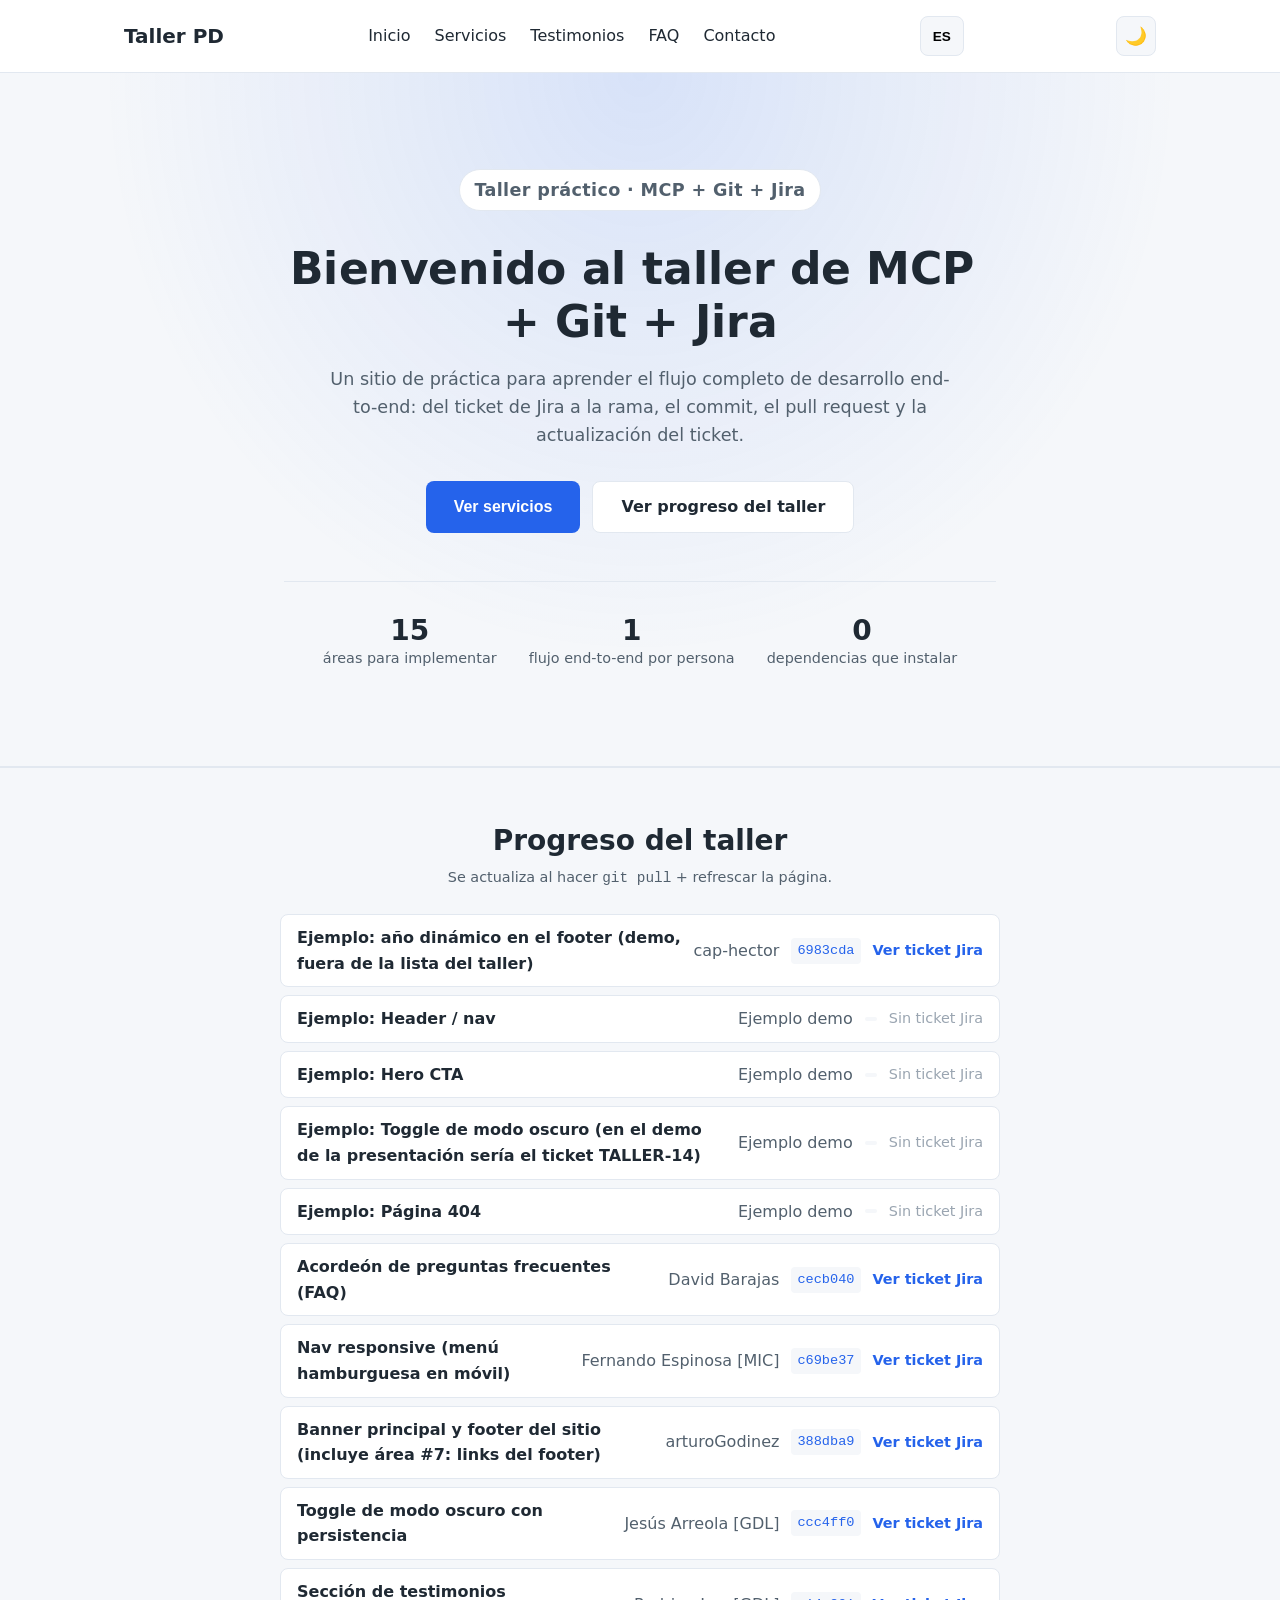
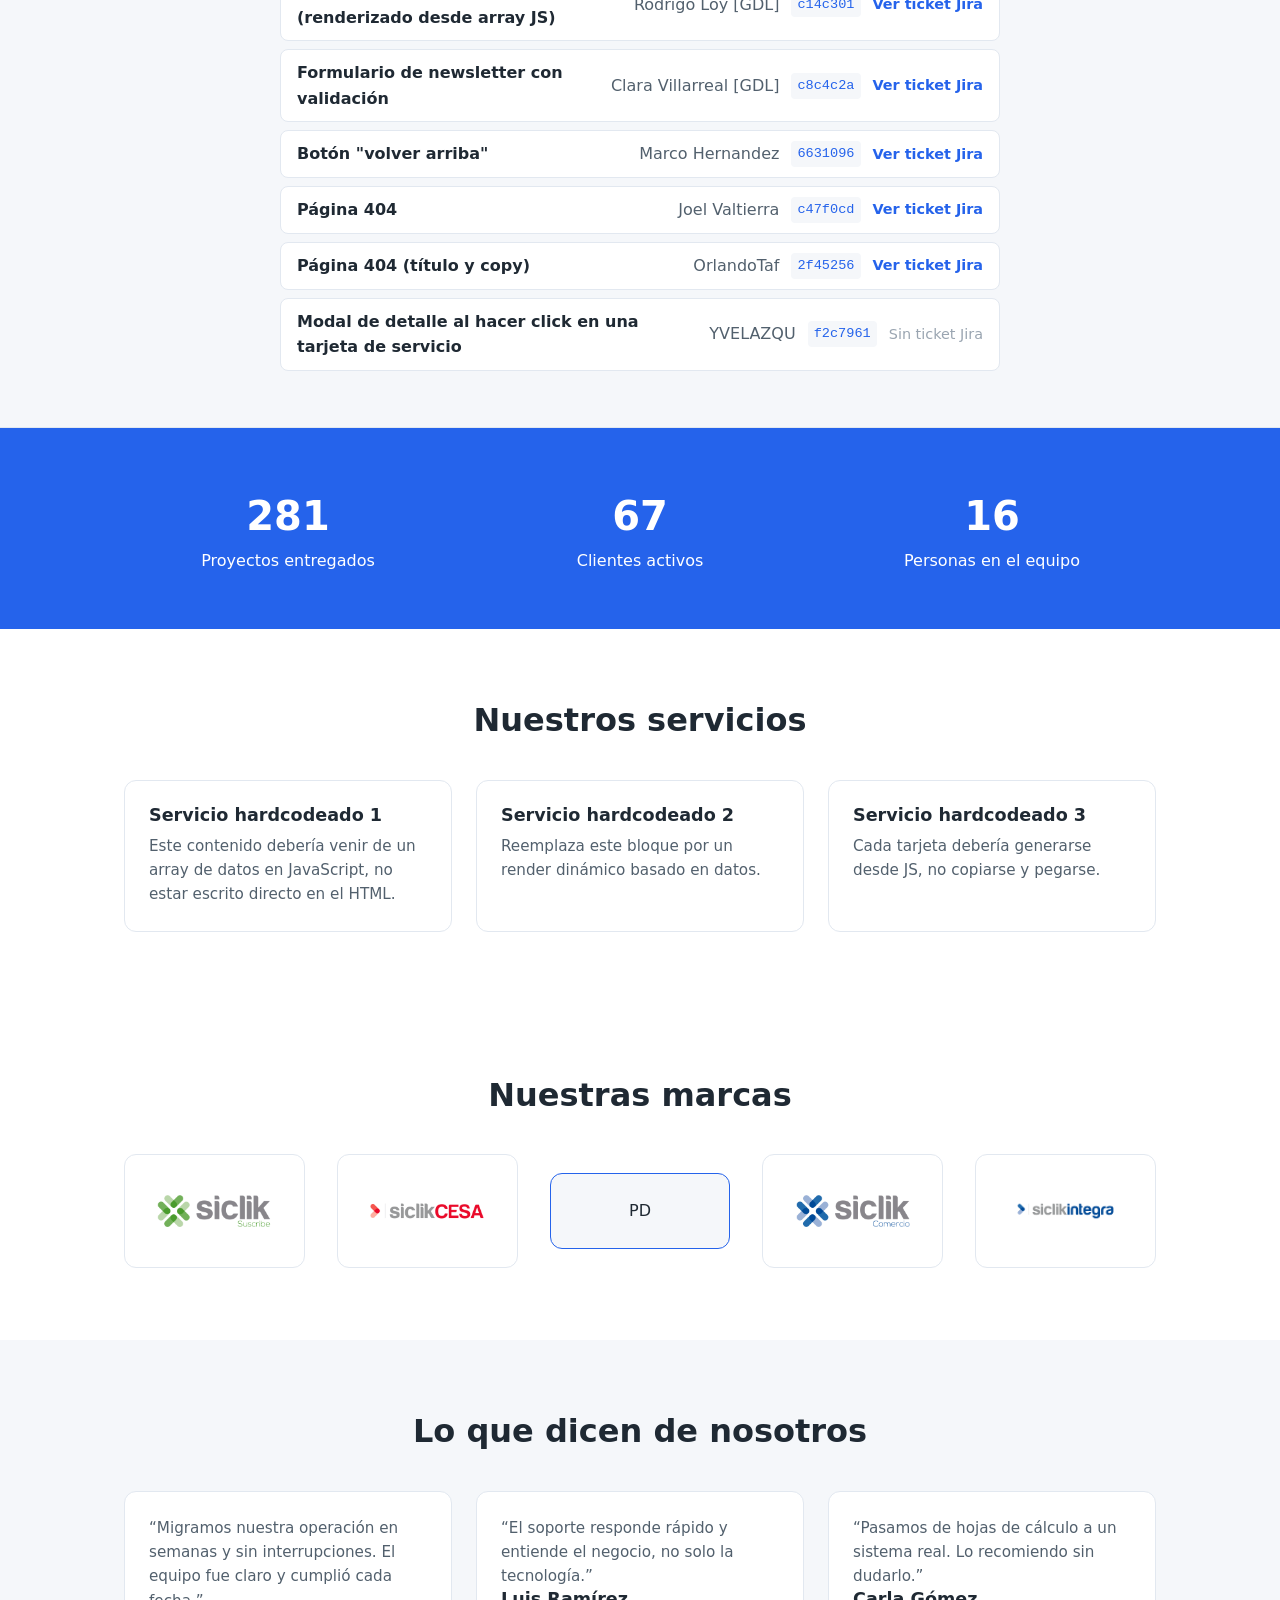
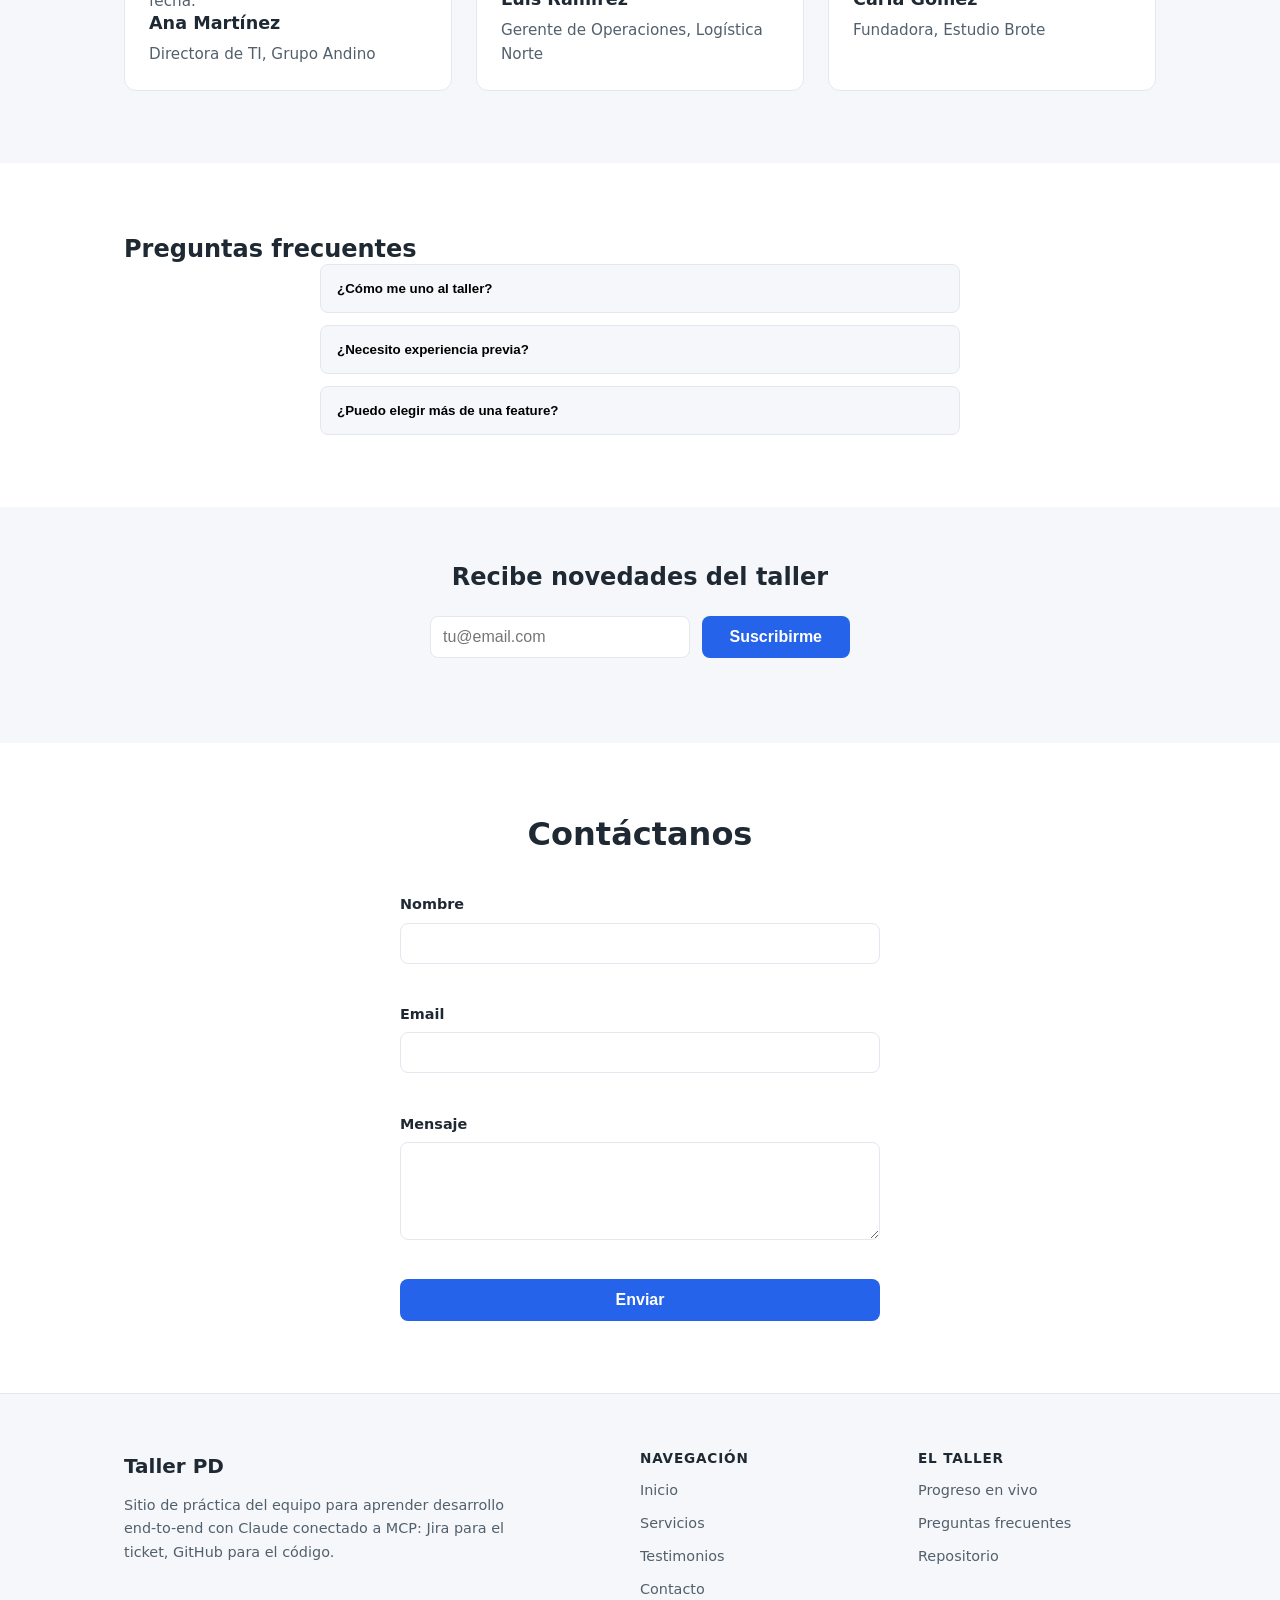
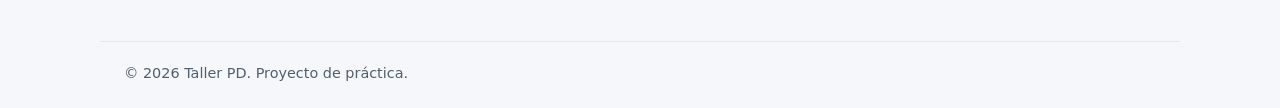
==== commit 0fe659cc: "Merge pull request #19 from compusoluciones-pdigitales/feature/marcas-avatar-interactivo feat: add "" ====
--- a/index.html
+++ b/index.html
@@ -100,12 +100,35 @@
           <p>Cada tarjeta debería generarse desde JS, no copiarse y pegarse.</p>
         </div>
       </div>
+      <!-- TODO taller: falta el modal de detalle. Al hacer click en una tarjeta (.card) debe abrirse #service-modal mostrando el título y la descripción de esa tarjeta. -->
       <div id="service-modal" class="modal hidden">
         <div class="modal-content">
           <button id="service-modal-close" class="modal-close" type="button" aria-label="Cerrar">&times;</button>
           <h3 id="service-modal-title"></h3>
           <p id="service-modal-body"></p>
         </div>
+      </div>
+    </div>
+  </section>
+
+  <!-- MARCAS -->
+  <section id="marcas" class="marcas">
+    <div class="container">
+      <h2>Nuestras marcas</h2>
+      <div class="marcas-grid">
+        <a href="#" class="marca-item">
+          <img src="img/marcas/siclik-suscribe.png" alt="Siclik Suscribe">
+        </a>
+        <a href="#" class="marca-item">
+          <img src="img/marcas/siclik-cesa.png" alt="Siclik CESA">
+        </a>
+        <div id="brand-avatar" class="marca-item avatar-item" role="img" aria-label="Avatar del taller"></div>
+        <a href="#" class="marca-item">
+          <img src="img/marcas/siclik-comercio.png" alt="Siclik Comercio">
+        </a>
+        <a href="#" class="marca-item">
+          <img src="img/marcas/siclik-integra.webp" alt="Siclik Integra">
+        </a>
       </div>
     </div>
   </section>
@@ -231,5 +254,6 @@
   <script src="js/counter.js"></script>
   <script src="js/i18n.js"></script>
   <script src="js/demo-example.js"></script>
+  <script src="js/avatar.js"></script>
 </body>
 </html>
--- a/styles.css
+++ b/styles.css
@@ -69,6 +69,54 @@
 
 .main-nav a:hover {
   color: var(--color-primary);
+}
+
+.nav-toggle {
+  display: none;
+  flex-direction: column;
+  justify-content: center;
+  gap: 5px;
+  width: 40px;
+  height: 40px;
+  border: 1px solid var(--color-border);
+  border-radius: 8px;
+  background: var(--color-surface);
+  cursor: pointer;
+}
+
+.nav-toggle span {
+  display: block;
+  width: 20px;
+  height: 2px;
+  margin: 0 auto;
+  background: var(--color-text);
+}
+
+@media (max-width: 720px) {
+  .nav-toggle {
+    display: flex;
+    order: 1;
+  }
+
+  .main-nav {
+    order: 3;
+    flex-basis: 100%;
+    display: none;
+  }
+
+  .main-nav.nav-open {
+    display: block;
+  }
+
+  .main-nav ul {
+    flex-direction: column;
+    gap: 16px;
+    padding: 16px 0;
+  }
+
+  .nav-wrapper {
+    flex-wrap: wrap;
+  }
 }
 
 .theme-toggle,
@@ -100,15 +148,35 @@
   z-index: 20;
 }
 
-/* Hero */
+/* Hero / banner principal */
 .hero {
   text-align: center;
   padding: 96px 0;
-  background: var(--color-surface);
+  background:
+    radial-gradient(60% 120% at 50% 0%, rgba(37, 99, 235, 0.14), transparent 70%),
+    var(--color-surface);
+  border-bottom: 1px solid var(--color-border);
+}
+
+.hero-inner {
+  max-width: 760px;
+}
+
+.hero-eyebrow {
+  display: inline-block;
+  margin-bottom: 20px;
+  padding: 6px 14px;
+  border: 1px solid var(--color-border);
+  border-radius: 999px;
+  background: var(--color-bg);
+  color: var(--color-primary);
+  font-size: 0.8rem;
+  font-weight: 600;
+  letter-spacing: 0.02em;
 }
 
 .hero h1 {
-  font-size: 2.5rem;
+  font-size: 2.75rem;
   margin-bottom: 16px;
 }
 
@@ -118,12 +186,189 @@
   margin-bottom: 32px;
 }
 
+.hero-lead {
+  max-width: 620px;
+  margin-left: auto;
+  margin-right: auto;
+}
+
+.hero-actions {
+  display: flex;
+  flex-wrap: wrap;
+  justify-content: center;
+  gap: 12px;
+}
+
+.hero-highlights {
+  display: flex;
+  flex-wrap: wrap;
+  justify-content: center;
+  gap: 32px;
+  list-style: none;
+  margin-top: 48px;
+  padding-top: 32px;
+  border-top: 1px solid var(--color-border);
+  color: #52606d;
+  font-size: 0.9rem;
+}
+
+.hero-highlights strong {
+  display: block;
+  color: var(--color-text);
+  font-size: 1.75rem;
+  line-height: 1.2;
+}
+
+/* 404 */
 .hero.not-found {
-  padding: 140px 0;
-}
-
-.hero.not-found h1 {
-  font-size: 5rem;
+  position: relative;
+  overflow: hidden;
+  display: flex;
+  align-items: center;
+  min-height: calc(100vh - 170px);
+  padding: 72px 0 88px;
+}
+
+.hero.not-found .container {
+  width: 100%;
+}
+
+/* Manchas difuminadas de fondo: naranja del gato + azul de marca */
+.hero.not-found::before,
+.hero.not-found::after {
+  content: "";
+  position: absolute;
+  border-radius: 50%;
+  filter: blur(70px);
+  opacity: 0.4;
+  pointer-events: none;
+}
+
+.hero.not-found::before {
+  width: 380px;
+  height: 380px;
+  background: #fdba74;
+  top: -140px;
+  left: -110px;
+}
+
+.hero.not-found::after {
+  width: 420px;
+  height: 420px;
+  background: #bfdbfe;
+  bottom: -180px;
+  right: -130px;
+}
+
+.not-found-inner {
+  position: relative;
+  z-index: 1;
+  max-width: 560px;
+  margin: 0 auto;
+}
+
+.cat-404 {
+  width: min(220px, 52vw);
+  height: auto;
+  display: block;
+  margin: 0 auto 16px;
+}
+
+.hero.not-found .not-found-code {
+  font-size: clamp(4.5rem, 17vw, 7rem);
+  font-weight: 800;
+  letter-spacing: -0.04em;
+  line-height: 1;
+  margin-bottom: 12px;
+  background: linear-gradient(135deg, var(--color-primary), #f97316);
+  -webkit-background-clip: text;
+  background-clip: text;
+  color: transparent;
+}
+
+.hero.not-found .not-found-title {
+  font-size: 1.3rem;
+  font-weight: 600;
+  color: var(--color-text);
+  margin-bottom: 12px;
+}
+
+.hero.not-found .not-found-text {
+  margin-bottom: 32px;
+}
+
+.not-found-actions {
+  display: flex;
+  flex-wrap: wrap;
+  gap: 12px;
+  justify-content: center;
+}
+
+.btn-ghost {
+  background: var(--color-bg);
+  color: var(--color-text);
+  border: 1px solid var(--color-border);
+}
+
+.btn-ghost:hover {
+  border-color: var(--color-primary);
+  color: var(--color-primary);
+}
+
+/* Gatito: flota, mueve la cola y parpadea */
+.cat-float {
+  animation: cat-float 4s ease-in-out infinite;
+}
+
+.cat-tail {
+  transform-box: fill-box;
+  transform-origin: 0% 100%;
+  animation: cat-tail-wag 2.4s ease-in-out infinite;
+}
+
+.cat-eye {
+  transform-box: fill-box;
+  transform-origin: center;
+  animation: cat-blink 5s ease-in-out infinite;
+}
+
+@keyframes cat-float {
+  0%, 100% { transform: translateY(0); }
+  50% { transform: translateY(-7px); }
+}
+
+@keyframes cat-tail-wag {
+  0%, 100% { transform: rotate(-8deg); }
+  50% { transform: rotate(10deg); }
+}
+
+@keyframes cat-blink {
+  0%, 90%, 100% { transform: scaleY(1); }
+  95% { transform: scaleY(0.1); }
+}
+
+@media (prefers-reduced-motion: reduce) {
+  .cat-float,
+  .cat-tail,
+  .cat-eye {
+    animation: none;
+  }
+}
+
+@media (max-width: 600px) {
+  .hero.not-found {
+    padding: 48px 0 64px;
+  }
+}
+
+/* Práctica de plataformas (404) */
+.practica {
+  padding: 72px 0;
+}
+
+.practica h2 {
+  text-align: center;
+  font-size: 2rem;
 }
 
 /* Buttons */
@@ -138,6 +383,17 @@
   text-decoration: none;
 }
 
+.btn-ghost {
+  background: var(--color-bg);
+  border: 1px solid var(--color-border);
+  color: var(--color-text);
+}
+
+.btn-ghost:hover {
+  border-color: var(--color-primary);
+  color: var(--color-primary);
+}
+
 .btn-primary {
   background: var(--color-primary);
   color: #fff;
@@ -554,6 +810,14 @@
   margin-top: 12px;
   font-size: 0.9rem;
   min-height: 1.2em;
+}
+
+.newsletter-feedback.success {
+  color: var(--color-success, #1a7f37);
+}
+
+.newsletter-feedback.error {
+  color: var(--color-error, #cf222e);
 }
 
 /* Scroll to top */
@@ -576,21 +840,178 @@
   display: none;
 }
 
+.scroll-top-btn.launching {
+  opacity: 0.5;
+  cursor: default;
+}
+
+/* Rocket launch effect al volver arriba */
+.scroll-rocket {
+  position: fixed;
+  right: 30px;
+  bottom: 30px;
+  width: 34px;
+  height: 92px;
+  z-index: 20;
+  transform: translateY(0) rotate(0deg);
+  transition: transform 0.9s cubic-bezier(0.55, 0, 0.85, 0.45);
+  pointer-events: none;
+  filter: drop-shadow(0 0 8px rgba(255, 150, 50, 0.55));
+}
+
+.scroll-rocket.flying {
+  transform: translateY(-100vh) rotate(0deg);
+}
+
+.scroll-rocket.arrived {
+  opacity: 0;
+  transition: opacity 0.15s ease;
+}
+
+.rocket-svg {
+  display: block;
+  width: 100%;
+  height: 100%;
+  overflow: visible;
+}
+
+.rocket-flame {
+  transform-origin: 30px 88px;
+  animation: flame-flicker 0.12s ease-in-out infinite alternate;
+}
+
+.rocket-flame-inner {
+  animation: flame-flicker-inner 0.09s ease-in-out infinite alternate;
+}
+
+@keyframes flame-flicker {
+  0% { transform: scaleY(0.82) scaleX(0.92); }
+  100% { transform: scaleY(1.18) scaleX(1.06); }
+}
+
+@keyframes flame-flicker-inner {
+  0% { opacity: 0.65; transform: scaleY(0.9); }
+  100% { opacity: 1; transform: scaleY(1.1); }
+}
+
+/* Líneas de aire alrededor del cohete mientras vuela */
+.speed-line {
+  position: absolute;
+  top: -6px;
+  width: 2px;
+  height: 18px;
+  border-radius: 2px;
+  background: linear-gradient(to bottom, transparent, rgba(148, 163, 184, 0.9), transparent);
+  opacity: 0;
+}
+
+.scroll-rocket.flying .speed-line {
+  animation: speed-stream 0.4s linear infinite;
+}
+
+.speed-line-a { left: -8px; animation-delay: 0s; }
+.speed-line-b { left: 3px; animation-delay: 0.13s; }
+.speed-line-c { right: -8px; animation-delay: 0.07s; }
+.speed-line-d { right: 3px; animation-delay: 0.2s; }
+
+@keyframes speed-stream {
+  0% { transform: translateY(-10px); opacity: 0; }
+  35% { opacity: 0.9; }
+  100% { transform: translateY(90px); opacity: 0; }
+}
+
+.scroll-moon {
+  position: fixed;
+  top: 22px;
+  right: 26px;
+  font-size: 2rem;
+  line-height: 1;
+  z-index: 19;
+  opacity: 0;
+  pointer-events: none;
+  animation: moon-crash 0.7s ease forwards;
+}
+
+.scroll-boom {
+  position: fixed;
+  top: 14px;
+  right: 14px;
+  font-size: 2.6rem;
+  line-height: 1;
+  z-index: 21;
+  opacity: 0;
+  pointer-events: none;
+  animation: boom-pop 0.7s ease forwards;
+}
+
+@keyframes moon-crash {
+  0% { opacity: 0; transform: scale(0.4); }
+  20% { opacity: 1; transform: scale(1.1); }
+  60% { opacity: 1; transform: scale(1); }
+  100% { opacity: 0; transform: scale(0.6); }
+}
+
+@keyframes boom-pop {
+  0% { opacity: 0; transform: scale(0.2) rotate(0deg); }
+  30% { opacity: 1; transform: scale(1.3) rotate(10deg); }
+  100% { opacity: 0; transform: scale(1.8) rotate(-10deg); }
+}
+
+/* Título del hero: se "sopla" hacia la izquierda cuando el cohete explota */
+.hero-letter {
+  display: inline-block;
+  will-change: transform;
+}
+
+.hero-letter.letter-blast {
+  animation: letter-blast 0.6s cubic-bezier(0.22, 1, 0.36, 1);
+}
+
+@keyframes letter-blast {
+  0% { transform: translateX(0) rotate(0deg); }
+  22% { transform: translateX(calc(var(--blast-x, 40px) * -1)) rotate(-14deg); }
+  100% { transform: translateX(0) rotate(0deg); }
+}
+
 /* Footer */
 .site-footer {
   border-top: 1px solid var(--color-border);
-  padding: 32px 0;
-  text-align: center;
+  padding: 56px 0 24px;
+  background: var(--color-surface);
   color: #52606d;
   font-size: 0.9rem;
 }
 
+.footer-inner {
+  display: grid;
+  grid-template-columns: 2fr 1fr 1fr;
+  gap: 40px;
+  align-items: start;
+}
+
+.footer-brand .logo {
+  display: inline-block;
+  margin-bottom: 12px;
+}
+
+.footer-brand p {
+  max-width: 42ch;
+}
+
+.footer-col h3 {
+  margin-bottom: 12px;
+  color: var(--color-text);
+  font-size: 0.85rem;
+  font-weight: 700;
+  text-transform: uppercase;
+  letter-spacing: 0.06em;
+}
+
 .footer-links {
   list-style: none;
   display: flex;
-  justify-content: center;
-  gap: 20px;
-  margin-top: 12px;
+  flex-direction: column;
+  gap: 10px;
 }
 
 .footer-links a {
@@ -602,4 +1023,66 @@
   color: var(--color-primary);
 }
 
-/* Dark mode target — TODO taller (theme.js): agregar reglas .dark-mode aquí */
+.footer-bottom {
+  margin-top: 40px;
+  padding-top: 20px;
+  border-top: 1px solid var(--color-border);
+}
+
+/* Dark mode */
+body.dark-mode {
+  --color-bg: #1a202c;
+  --color-text: #e2e8f0;
+  --color-primary: #3b82f6;
+  --color-primary-dark: #60a5fa;
+  --color-surface: #242c3d;
+  --color-border: #374151;
+  --color-error: #f87171;
+}
+
+body.dark-mode .hero p,
+body.dark-mode .card p,
+body.dark-mode .progreso-hint,
+body.dark-mode .progreso-empty,
+body.dark-mode .progreso-autor,
+body.dark-mode .site-footer,
+body.dark-mode .footer-links a {
+  color: #9aa5b1;
+}
+
+body.dark-mode .progreso-jira-pending {
+  color: #6b7280;
+}
+
+body.dark-mode .stats {
+  color: #fff;
+}
+
+body.dark-mode .btn-primary {
+  color: #fff;
+}
+
+/* Banner y footer en móvil */
+@media (max-width: 720px) {
+  .hero {
+    padding: 64px 0;
+  }
+
+  .hero h1 {
+    font-size: 2rem;
+  }
+
+  .hero-actions .btn {
+    width: 100%;
+  }
+
+  .hero-highlights {
+    gap: 20px;
+    margin-top: 36px;
+  }
+
+  .footer-inner {
+    grid-template-columns: 1fr;
+    gap: 32px;
+  }
+}
